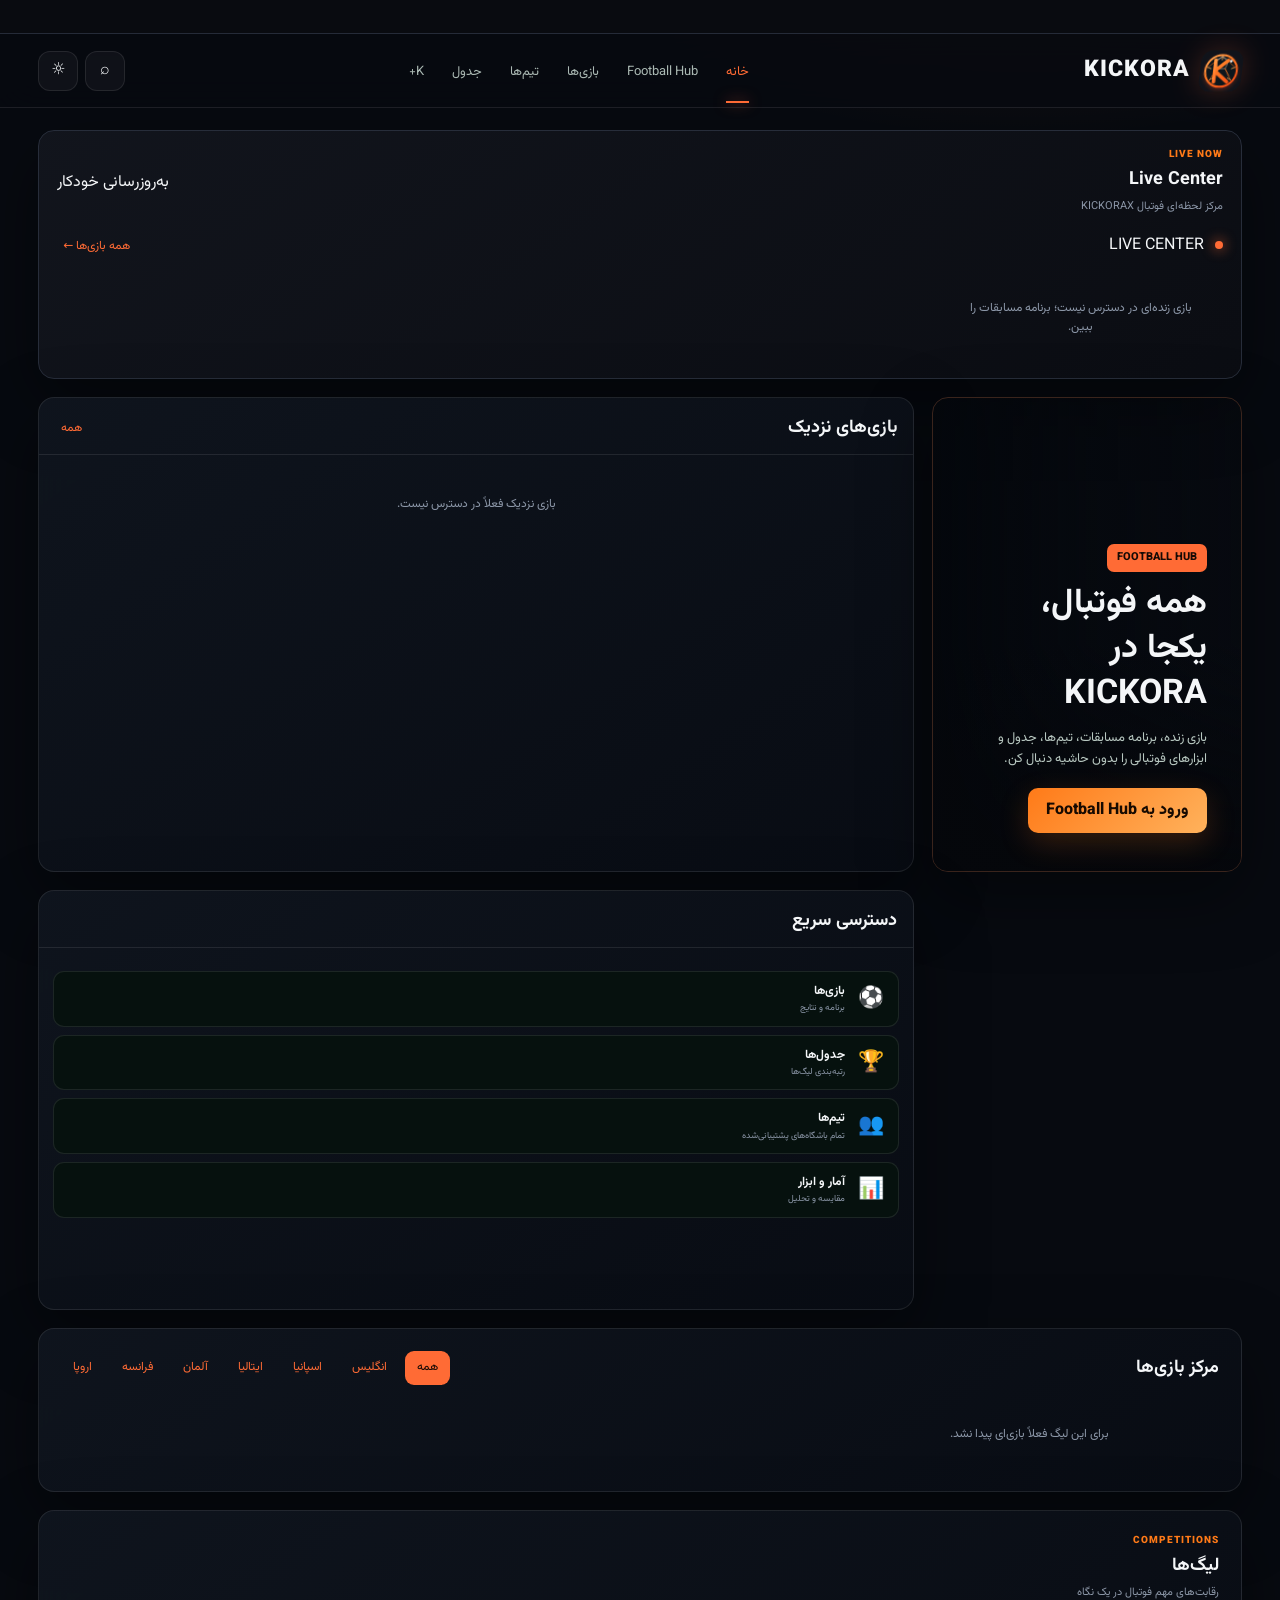
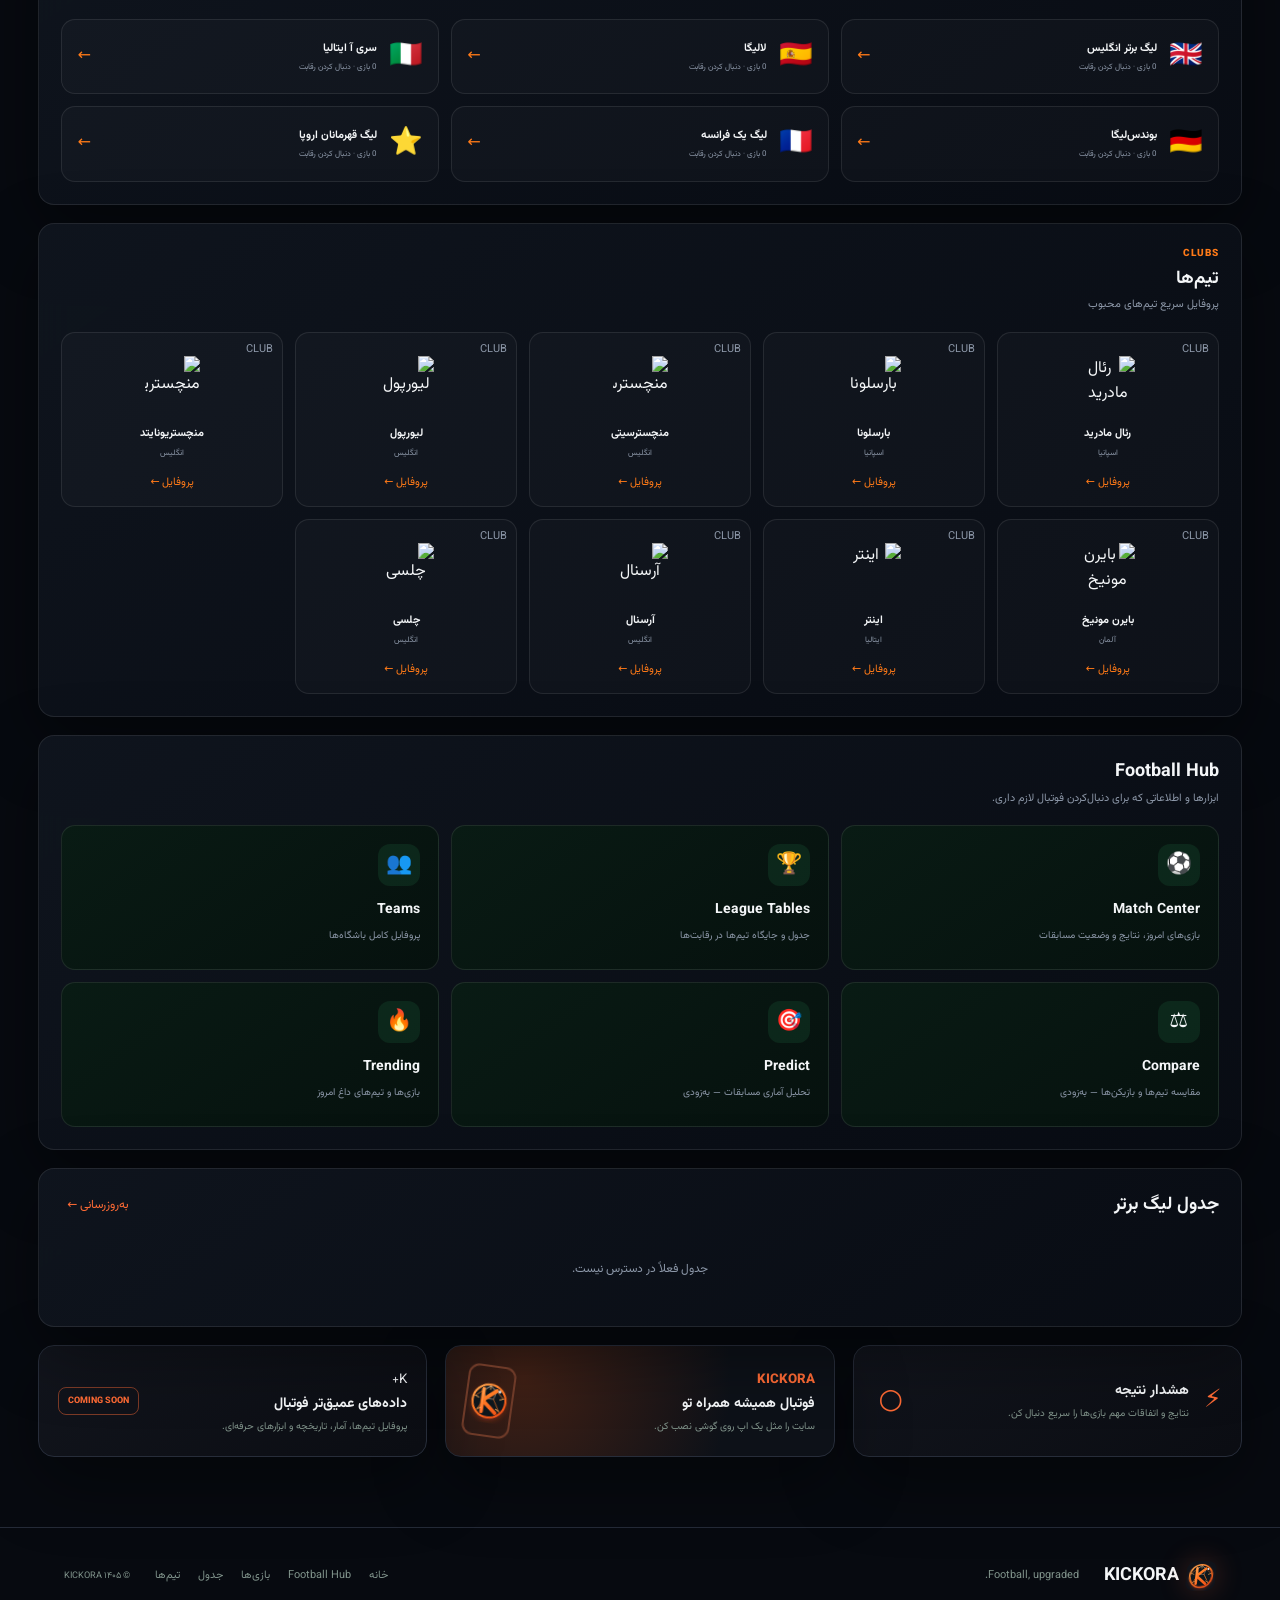
==== index.html @ 17ca0103 "feat: integrate full clubs section into homepage" ====
<!doctype html><html lang="fa" dir="rtl"><head><meta charset="UTF-8"/><meta name="viewport" content="width=device-width,initial-scale=1.0,viewport-fit=cover"/><meta name="theme-color" content="#080a0f"/><meta name="description" content="KICKORA؛ هاب مدرن فوتبال، نتایج زنده، بازی‌ها، جدول‌ها، تیم‌ها و آمار فوتبال."/><meta name="mobile-web-app-capable" content="yes"/><meta name="apple-mobile-web-app-capable" content="yes"/><meta name="apple-mobile-web-app-status-bar-style" content="black-translucent"/><meta name="apple-mobile-web-app-title" content="KICKORA"/><title>KICKORA | Football Hub</title><link rel="icon" type="image/svg+xml" href="/assets/kickorax-logo.svg"/><link rel="apple-touch-icon" href="/assets/kickorax-logo.svg"/><link rel="manifest" href="/manifest.webmanifest"/><link rel="stylesheet" href="font.css"/><link rel="stylesheet" href="styles.css"/><link rel="stylesheet" href="mobile.css"/><link rel="stylesheet" href="brand.css"/><link rel="stylesheet" href="hub.css"/><link rel="stylesheet" href="clubs/clubs.css"/></head><body><div class="top-ticker"><div class="ticker-track" id="tickerText">در حال دریافت آخرین رویدادهای فوتبال...</div></div><header class="site-header"><a class="brand" href="#home" aria-label="KICKORA"><span class="brand-mark" aria-hidden="true"></span><span class="brand-word">KICKORA</span></a><nav class="main-nav"><a class="active" href="#home">خانه</a><a href="#hub">Football Hub</a><a href="#matches">بازی‌ها</a><a href="#teams">تیم‌ها</a><a href="#tables">جدول</a><a href="#more">K+</a></nav><div class="header-actions"><button id="themeBtn" class="icon-btn" aria-label="تغییر تم">☼</button></div></header><main id="home" class="page-shell"><section class="live-strip"><div class="section-heading"><div><span class="live-dot"></span> LIVE CENTER</div><button data-scroll="#matches">همه بازی‌ها ←</button></div><div id="liveMatches" class="live-grid"><div class="skeleton"></div><div class="skeleton"></div><div class="skeleton"></div><div class="skeleton"></div></div></section><section class="hero-layout"><aside class="side-panel matches-panel"><div class="panel-title"><h2>بازی‌های نزدیک</h2><button data-scroll="#matches">همه</button></div><div id="scoreList" class="score-list"><div class="loading">در حال دریافت...</div></div></aside><article class="hero-card hub-hero" id="heroCard"><div class="hero-content"><span class="news-tag">FOOTBALL HUB</span><h1>همه فوتبال، یکجا در KICKORA</h1><p>بازی زنده، برنامه مسابقات، تیم‌ها، جدول و ابزارهای فوتبالی را بدون حاشیه دنبال کن.</p><button class="primary-btn" data-scroll="#hub">ورود به Football Hub</button></div></article><aside class="side-panel hub-side"><div class="panel-title"><h2>دسترسی سریع</h2></div><div class="quick-list"><button data-scroll="#matches"><span>⚽</span><b>بازی‌ها</b><small>برنامه و نتایج</small></button><button data-scroll="#tables"><span>🏆</span><b>جدول‌ها</b><small>رتبه‌بندی لیگ‌ها</small></button><button data-scroll="#teams"><span>👥</span><b>تیم‌ها</b><small>تمام باشگاه‌های پشتیبانی‌شده</small></button><button data-scroll="#hub"><span>📊</span><b>آمار و ابزار</b><small>مقایسه و تحلیل</small></button></div></aside></section><section id="matches" class="content-section"><div class="section-heading"><h2>مرکز بازی‌ها</h2><div class="filter-row"><button class="filter active" data-league="all">همه</button><button class="filter" data-league="eng.1">انگلیس</button><button class="filter" data-league="esp.1">اسپانیا</button><button class="filter" data-league="ita.1">ایتالیا</button><button class="filter" data-league="ger.1">آلمان</button><button class="filter" data-league="fra.1">فرانسه</button><button class="filter" data-league="uefa.champions">اروپا</button></div></div><div id="allMatches" class="match-center"><div class="empty-state">در حال دریافت برنامه بازی‌ها...</div></div></section><section id="teams" class="content-section"><div class="section-heading"><div><div class="section-kicker">CLUBS</div><h2>تیم‌ها</h2><p class="section-subtitle">تمام تیم‌های پشتیبانی‌شده در لیگ‌های KICKORA</p></div><a href="/clubs/" class="section-link">صفحه کامل تیم‌ها ←</a></div><div class="teams-row" id="teamsRow"></div></section><section id="hub" class="content-section football-hub"><div class="section-heading"><div><h2>Football Hub</h2><p class="section-subtitle">ابزارها و اطلاعاتی که برای دنبال‌کردن فوتبال لازم داری.</p></div></div><div class="hub-grid"><button class="hub-card" data-scroll="#matches"><span class="hub-icon">⚽</span><strong>Match Center</strong><small>بازی‌های امروز، نتایج و وضعیت مسابقات</small></button><button class="hub-card" data-scroll="#tables"><span class="hub-icon">🏆</span><strong>League Tables</strong><small>جدول و جایگاه تیم‌ها در رقابت‌ها</small></button><button class="hub-card" data-scroll="#teams"><span class="hub-icon">👥</span><strong>Teams</strong><small>پروفایل کامل باشگاه‌ها</small></button><button class="hub-card" id="compareBtn"><span class="hub-icon">⚖️</span><strong>Compare</strong><small>مقایسه تیم‌ها و بازیکن‌ها — به‌زودی</small></button><button class="hub-card" id="predictBtn"><span class="hub-icon">🎯</span><strong>Predict</strong><small>تحلیل آماری مسابقات — به‌زودی</small></button><button class="hub-card" id="trendingBtn"><span class="hub-icon">🔥</span><strong>Trending</strong><small>بازی‌ها و تیم‌های داغ امروز</small></button></div></section><section id="tables" class="content-section table-section"><div class="section-heading"><h2>جدول لیگ برتر</h2><button data-scroll="#tables">به‌روزرسانی ←</button></div><div id="standings" class="standings"></div></section><section id="more" class="more-grid"><div class="feature-card"><div class="feature-icon">⚡</div><div><h3>هشدار نتیجه</h3><p>نتایج و اتفاقات مهم بازی‌ها را سریع دنبال کن.</p></div><button class="toggle" id="alertToggle" aria-label="فعال کردن اعلان">○</button></div><div class="feature-card app-card"><div><small>KICKORA</small><h3>فوتبال همیشه همراه تو</h3><p>سایت را مثل یک اپ روی گوشی نصب کن.</p></div><div class="phone"><img src="/assets/kickorax-logo.svg" alt="KICKORA"/></div></div><div class="feature-card"><div><small>K+</small><h3>داده‌های عمیق‌تر فوتبال</h3><p>پروفایل تیم‌ها، آمار، تاریخچه و ابزارهای حرفه‌ای.</p></div><span class="plus-badge">COMING SOON</span></div></section></main><footer><div class="footer-brand"><span class="brand-mark small" aria-hidden="true"></span><strong>KICKORA</strong></div><p>Football, upgraded.</p><div class="footer-links"><a href="#home">خانه</a><a href="#hub">Football Hub</a><a href="#matches">بازی‌ها</a><a href="#tables">جدول</a><a href="/clubs/">تیم‌ها</a></div><small>© ۱۴۰۵ KICKORA</small></footer><div id="toast" class="toast"></div><script src="app-fixed.js"></script><script src="clubs.js"></script><script src="live-refresh.js"></script><script src="pwa.js"></script></body></html>
---- font.css ----
/* KICKORAX typography: Vazirmatn only. */
@import url('https://fonts.googleapis.com/css2?family=Vazirmatn:wght@400;500;600;700;800;900&display=swap');

:root,
body,
button,
input,
textarea,
select {
  font-family: 'Vazirmatn';
}

html {
  -webkit-text-size-adjust: 100%;
  text-size-adjust: 100%;
}
---- styles.css ----
:root{--bg:#040b09;--surface:#07130f;--surface2:#0a1914;--line:#173028;--text:#f2f7f4;--muted:#8ea39b;--green:#42e681;--green2:#1fc86b;--danger:#ff5d69;--shadow:0 18px 50px rgba(0,0,0,.28);--radius:16px}*{box-sizing:border-box}html{scroll-behavior:smooth}body{margin:0;background:radial-gradient(circle at 50% -10%,#123226 0,#06100d 32%,var(--bg) 70%);color:var(--text);font-family:Vazirmatn,system-ui,sans-serif;line-height:1.6}button,a{font:inherit}button{cursor:pointer}a{color:inherit;text-decoration:none}.top-ticker{height:34px;background:#06110d;border-bottom:1px solid var(--line);overflow:hidden;color:#a8b9b2;font-size:12px}.ticker-track{height:100%;display:flex;align-items:center;white-space:nowrap;animation:ticker 34s linear infinite;padding-right:100%}.ticker-track span{margin:0 35px}.ticker-track b{color:var(--green)}@keyframes ticker{to{transform:translateX(-100%)}}.site-header{position:sticky;top:0;z-index:20;height:74px;background:rgba(4,11,9,.88);backdrop-filter:blur(20px);border-bottom:1px solid var(--line);display:flex;align-items:center;gap:28px;padding:0 3vw}.brand{display:flex;align-items:center;gap:9px;min-width:190px;font-size:23px;font-weight:900;letter-spacing:.5px}.brand img{width:42px;height:42px;object-fit:contain}.main-nav{display:flex;align-items:center;gap:4px;flex:1;justify-content:center}.main-nav a{padding:24px 12px 21px;font-size:13px;color:#aab9b3;position:relative;white-space:nowrap}.main-nav a:hover,.main-nav a.active{color:var(--green)}.main-nav a.active:after{content:"";position:absolute;bottom:0;right:12px;left:12px;height:2px;background:var(--green);box-shadow:0 0 12px var(--green)}.header-actions{display:flex;gap:7px}.icon-btn{width:40px;height:40px;border:1px solid var(--line);border-radius:12px;background:#091712;color:#c6d3ce}.page-shell{width:min(1440px,94vw);margin:auto;padding:22px 0 70px}.live-strip,.side-panel,.content-section,.feature-card{background:linear-gradient(145deg,rgba(9,24,18,.98),rgba(5,15,12,.98));border:1px solid var(--line);border-radius:var(--radius);box-shadow:var(--shadow)}.live-strip{padding:16px 18px;margin-bottom:18px}.section-heading,.panel-title{display:flex;align-items:center;justify-content:space-between;gap:15px;margin-bottom:15px}.section-heading h2,.panel-title h2{margin:0;font-size:18px}.section-heading button,.panel-title button{border:0;background:none;color:var(--green);font-size:12px}.live-dot{display:inline-block;width:8px;height:8px;border-radius:50%;background:var(--green);box-shadow:0 0 12px var(--green);margin-left:7px}.live-grid{display:grid;grid-template-columns:repeat(4,1fr);gap:10px}.live-item{border:1px solid var(--line);border-radius:12px;padding:10px 12px;display:grid;grid-template-columns:1fr auto 1fr;align-items:center;gap:8px;min-height:75px;background:#06110e}.live-item .team:last-child{text-align:left}.team{font-size:12px;min-width:0}.team strong{display:block;font-size:13px}.live-team-head{display:flex;align-items:center;gap:7px;min-width:0}.live-team-head strong{overflow:hidden;text-overflow:ellipsis;white-space:nowrap}.live-team-head-away{justify-content:flex-start}.live-team-logo{width:32px;height:32px;flex:0 0 32px;object-fit:contain;display:block;filter:drop-shadow(0 2px 5px rgba(0,0,0,.3))}.score{font-weight:800;font-size:19px;text-align:center;white-space:nowrap}.score small{display:block;color:var(--green);font-size:10px}.hero-layout{display:grid;grid-template-columns:250px minmax(0,1fr) 290px;gap:18px;direction:ltr}.hero-layout>*{direction:rtl}.side-panel{overflow:hidden}.panel-title{padding:16px 16px 11px;border-bottom:1px solid var(--line)}.score-list{padding:0 14px}.score-row{display:grid;grid-template-columns:1fr 54px 1fr;align-items:center;gap:5px;padding:13px 0;border-bottom:1px solid #10231d;font-size:11px}.score-row .home{text-align:right}.score-row .away{text-align:left}.score-num{text-align:center;font-weight:800}.score-num small{display:block;color:var(--green);font-weight:500}.hero-card{min-height:420px;border:1px solid #1a3b2d;border-radius:var(--radius);overflow:hidden;position:relative;background:linear-gradient(90deg,rgba(3,10,8,.95) 0%,rgba(3,10,8,.72) 45%,rgba(3,10,8,.15)),url('https://images.unsplash.com/photo-1579952363873-27f3bade9f55?auto=format&fit=crop&w=1400&q=85') center/cover}.hero-card:after{content:"";position:absolute;inset:0;background:linear-gradient(0deg,rgba(3,10,8,.9),transparent 45%);pointer-events:none}.hero-content{position:absolute;z-index:1;right:34px;left:35%;bottom:34px}.news-tag{display:inline-block;background:var(--green);color:#031008;font-size:11px;font-weight:800;padding:5px 10px;border-radius:7px;margin-bottom:9px}.hero-content h1{font-size:34px;line-height:1.35;margin:0 0 10px;max-width:650px}.hero-content p{color:#b8c8c1;margin:0 0 18px;max-width:620px;font-size:13px}.primary-btn{border:0;border-radius:10px;padding:10px 18px;background:var(--green);color:#041008;font-weight:800}.latest-list{padding:0 14px}.latest-item{display:grid;grid-template-columns:74px 1fr;gap:10px;padding:11px 0;border-bottom:1px solid #10231d}.latest-item img{width:74px;height:58px;border-radius:8px;object-fit:cover;background:#10231d}.latest-item h3{font-size:11px;line-height:1.6;margin:0 0 4px}.latest-item small{font-size:9px;color:#758b83}.loading,.empty-state{color:var(--muted);padding:25px;text-align:center;font-size:12px}.content-section{padding:20px;margin-top:18px}.filter-row{display:flex;gap:6px;overflow:auto}.filter,.tab{background:#0a1914;border:1px solid var(--line);color:#9eb0a9;border-radius:9px;padding:7px 12px;font-size:11px;white-space:nowrap}.filter.active,.tab.active{color:#06110d;background:var(--green);border-color:var(--green)}.match-center{display:grid;grid-template-columns:repeat(3,1fr);gap:10px}.match-card{border:1px solid var(--line);background:#06110e;border-radius:12px;padding:13px}.match-meta{display:flex;justify-content:space-between;color:#71857d;font-size:9px;margin-bottom:11px}.match-teams{display:grid;grid-template-columns:1fr 45px 1fr;align-items:center;text-align:center}.match-teams .club:first-child{text-align:right}.match-teams .club:last-child{text-align:left}.club{font-size:11px}.club strong{display:block;font-size:13px}.club img{width:27px;height:27px;object-fit:contain;vertical-align:middle;margin:0 4px}.match-score{font-size:18px;font-weight:900}.match-score small{display:block;font-size:9px;color:var(--green)}.teams-row{display:flex;gap:10px;overflow:auto;padding-bottom:2px}.team-card{min-width:105px;border:1px solid var(--line);border-radius:12px;background:#06110e;padding:15px 10px;text-align:center}.team-card img{width:52px;height:52px;object-fit:contain;margin-bottom:7px}.team-card span{font-size:11px;display:block}.two-column{display:grid;grid-template-columns:minmax(0,1fr) 330px;gap:18px;align-items:start}.two-column .content-section{height:100%}.news-grid{display:grid;grid-template-columns:repeat(3,1fr);gap:12px}.news-card{border:1px solid var(--line);background:#06110e;border-radius:12px;overflow:hidden}.news-card img{width:100%;height:145px;object-fit:cover;background:#10231d}.news-card-body{padding:12px}.news-card h3{font-size:13px;line-height:1.7;margin:0 0 7px}.news-card p{font-size:10px;color:#83958e;margin:0 0 9px}.news-meta{display:flex;justify-content:space-between;color:#6f837b;font-size:9px}.standings{overflow:hidden}.table-row{display:grid;grid-template-columns:24px 1fr 35px 35px 35px;gap:5px;padding:10px 4px;border-bottom:1px solid #10231d;font-size:10px;align-items:center}.table-row.head{color:#687d74;font-size:9px}.table-row strong{font-size:11px}.rank{color:var(--green);font-weight:800}.video-grid{display:grid;grid-template-columns:1.6fr 1fr 1fr;gap:12px}.video-card{height:210px;border-radius:13px;overflow:hidden;position:relative;background:center/cover;min-width:0}.video-card:after{content:"";position:absolute;inset:0;background:linear-gradient(0deg,rgba(0,0,0,.9),transparent 60%)}.play{position:absolute;top:15px;right:15px;width:42px;height:42px;border-radius:50%;display:grid;place-items:center;background:rgba(4,15,10,.75);border:1px solid #315d47;color:var(--green);z-index:2}.video-card h3{position:absolute;z-index:2;right:15px;left:15px;bottom:13px;margin:0;font-size:13px}.gallery-grid{display:grid;grid-template-columns:repeat(4,1fr);gap:10px}.gallery-item{height:150px;border-radius:12px;background:center/cover;position:relative;overflow:hidden}.gallery-item span{position:absolute;bottom:0;right:0;left:0;padding:18px 10px 8px;background:linear-gradient(transparent,rgba(0,0,0,.9));font-size:10px}.more-grid{display:grid;grid-template-columns:repeat(3,1fr);gap:18px;margin-top:18px}.feature-card{padding:19px;display:flex;align-items:center;gap:15px;min-height:105px}.feature-card h3{margin:0;font-size:14px}.feature-card p{margin:4px 0 0;color:#81948b;font-size:10px}.feature-icon{font-size:25px;color:var(--green)}.toggle{margin-right:auto;border:0;background:none;color:var(--green);font-size:28px}.app-card{background:radial-gradient(circle at 20% 30%,#173d2a,#06120e 65%)}.app-card small{color:var(--green);font-weight:800}.phone{margin-right:auto;width:48px;height:72px;border:2px solid #3a6952;border-radius:11px;display:grid;place-items:center;color:var(--green);font-size:24px;font-weight:900;transform:rotate(8deg)}.plus-badge{margin-right:auto;border:1px solid #2c6949;color:var(--green);padding:6px 9px;border-radius:8px;font-size:9px;font-weight:800}footer{border-top:1px solid var(--line);padding:28px 5vw;display:flex;align-items:center;gap:25px;color:#7f928a;font-size:11px}footer .footer-brand{display:flex;align-items:center;gap:7px;color:var(--text);font-size:18px}.footer-brand img{width:30px;height:30px;object-fit:contain}.footer-links{display:flex;gap:18px;margin-right:auto}.search-modal{position:fixed;inset:0;z-index:100;background:rgba(0,0,0,.7);backdrop-filter:blur(12px);display:grid;place-items:start center;padding-top:13vh}.search-box{width:min(700px,92vw);background:#07130f;border:1px solid #24513b;border-radius:18px;padding:24px;box-shadow:var(--shadow);position:relative}.search-box>button{position:absolute;left:18px;top:15px;background:none;border:0;color:#9db1a9;font-size:26px}.search-box h2{margin:0 0 15px;font-size:18px}.search-box input{width:100%;background:#04100c;border:1px solid var(--line);border-radius:11px;color:white;padding:13px;outline:none}.search-result{padding:12px;border-bottom:1px solid var(--line);font-size:12px}.toast{position:fixed;bottom:25px;left:25px;background:#0b2017;color:#dff9ea;border:1px solid #2b6d4b;padding:10px 14px;border-radius:10px;transform:translateY(90px);opacity:0;transition:.25s;z-index:101;font-size:11px}.toast.show{transform:translateY(0);opacity:1}.skeleton{height:75px;border-radius:12px;background:linear-gradient(90deg,#07130f,#0c1e17,#07130f);background-size:200% 100%;animation:shimmer 1.3s infinite}@keyframes shimmer{to{background-position:-200% 0}}@media(max-width:1150px){.hero-layout{grid-template-columns:220px minmax(0,1fr)}.news-panel{display:none}.main-nav{gap:0}.main-nav a{padding-inline:8px}.live-grid{grid-template-columns:repeat(2,1fr)}}@media(max-width:820px){.site-header{height:62px;padding:0 14px}.brand{min-width:auto;font-size:19px}.brand img{width:34px;height:34px}.main-nav{display:none}.page-shell{width:94vw;padding-top:14px}.hero-layout{display:block}.matches-panel{display:none}.hero-card{min-height:390px;margin-bottom:14px}.hero-content{right:22px;left:22px;bottom:24px}.hero-content h1{font-size:26px}.match-center{grid-template-columns:1fr}.two-column{grid-template-columns:1fr}.news-grid{grid-template-columns:1fr 1fr}.video-grid{grid-template-columns:1fr 1fr}.video-card:first-child{grid-column:1/-1}.gallery-grid{grid-template-columns:1fr 1fr}.more-grid{grid-template-columns:1fr}footer{flex-wrap:wrap}.footer-links{order:3;width:100%;margin:0}.live-grid{grid-template-columns:1fr}.content-section{padding:15px}.section-heading h2{font-size:16px}}@media(max-width:520px){.news-grid{grid-template-columns:1fr}.video-grid{grid-template-columns:1fr}.video-card:first-child{grid-column:auto}.gallery-grid{grid-template-columns:1fr 1fr}.gallery-item{height:125px}.hero-card{min-height:350px}.hero-content h1{font-size:22px}.hero-content p{font-size:11px}.live-item{min-height:68px}.live-team-logo{width:28px;height:28px;flex-basis:28px}.live-team-head{gap:5px}.ticker-track{animation-duration:25s}}
body.light{--bg:#f4f7f5;--surface:#fff;--surface2:#fff;--line:#d9e5df;--text:#102019;--muted:#60746a;background:#eef4f1}.light .site-header,.light .top-ticker{background:rgba(255,255,255,.88)}.light .live-strip,.light .side-panel,.light .content-section,.light .feature-card{background:#fff;box-shadow:0 12px 35px rgba(18,48,34,.08)}.light .live-item,.light .match-card,.light .team-card,.light .news-card,.light .filter,.light .tab{background:#f7faf8}.light .search-box{background:#fff}.light .search-box input{background:#f4f8f6;color:#102019}
---- mobile.css ----
/* KICKORAX mobile layout overrides. Desktop styles remain untouched. */
html,body{max-width:100%;overflow-x:hidden;-webkit-text-size-adjust:100%;text-size-adjust:100%}
body{-webkit-font-smoothing:antialiased;text-rendering:optimizeLegibility}

@media (max-width:820px){
  .site-header{height:60px;padding:0 12px;gap:10px}
  .brand{font-size:17px;gap:7px}
  .brand-mark{transform:scale(.9);transform-origin:right center}
  .header-actions{margin-right:auto}
  .icon-btn{width:38px;height:38px;border-radius:11px}
  .page-shell{width:calc(100% - 20px);padding:12px 0 42px}
  .top-ticker{height:30px;font-size:10px}
  .live-strip{padding:13px;margin-bottom:12px;border-radius:14px}
  .section-heading,.panel-title{gap:8px;margin-bottom:11px}
  .section-heading h2,.panel-title h2{font-size:15px}
  .section-heading button,.panel-title button{font-size:10px}
  .live-grid{gap:8px}
  .live-item{grid-template-columns:minmax(0,1fr) auto minmax(0,1fr);padding:9px 8px;min-height:64px;gap:5px;border-radius:10px}
  .team{font-size:10px}.team strong{font-size:11px}
  .live-team-logo{width:27px;height:27px;flex-basis:27px}.live-team-head{gap:4px}
  .score{font-size:16px}.score small{font-size:8px}
  .hero-card{min-height:330px;border-radius:14px;margin-bottom:12px;background-position:center}
  .hero-content{right:16px;left:16px;bottom:17px}
  .news-tag{font-size:9px;padding:4px 8px;margin-bottom:7px}
  .hero-content h1{font-size:20px;line-height:1.5;margin-bottom:7px;max-width:100%}
  .hero-content p{font-size:10px;line-height:1.8;margin-bottom:11px;max-width:100%}
  .primary-btn{padding:8px 13px;border-radius:9px;font-size:11px}
  .content-section{padding:13px;margin-top:12px;border-radius:14px}
  .filter-row{max-width:100%;padding-bottom:3px;scrollbar-width:none}.filter-row::-webkit-scrollbar,.teams-row::-webkit-scrollbar{display:none}
  .filter,.tab{font-size:10px;padding:6px 10px;border-radius:8px}
  .match-center{gap:8px}.match-card{padding:11px;border-radius:11px}
  .match-meta{font-size:8px;margin-bottom:9px}
  .match-teams{grid-template-columns:minmax(0,1fr) 40px minmax(0,1fr);gap:3px}
  .club{font-size:9px;min-width:0}.club strong{font-size:11px;overflow:hidden;text-overflow:ellipsis;white-space:nowrap}
  .club img{width:24px;height:24px;margin:0 2px}.match-score{font-size:16px}.match-score small{font-size:8px}
  .teams-row{gap:7px}.team-card{min-width:88px;padding:11px 7px;border-radius:10px}
  .team-card img{width:42px;height:42px;margin-bottom:4px}.team-card span{font-size:9px}
  .news-grid{gap:8px}.news-card{border-radius:10px}.news-card img{height:120px}.news-card-body{padding:9px}
  .news-card h3{font-size:11px;line-height:1.65;margin-bottom:5px}.news-card p{font-size:9px;line-height:1.7;margin-bottom:6px}.news-meta{font-size:8px}
  .table-section{overflow:hidden}.table-row{grid-template-columns:20px minmax(0,1fr) 28px 28px 28px;gap:3px;padding:8px 2px;font-size:9px}.table-row strong{font-size:10px}
  .video-grid{gap:8px}.video-card{height:175px;border-radius:11px}.video-card h3{font-size:11px;right:11px;left:11px;bottom:10px}
  .play{width:36px;height:36px;top:10px;right:10px}
  .gallery-grid{gap:7px}.gallery-item{height:105px;border-radius:10px}.gallery-item span{font-size:9px;padding:15px 7px 6px}
  .more-grid{gap:10px;margin-top:12px}.feature-card{padding:14px;min-height:88px;border-radius:13px;gap:10px}
  .feature-card h3{font-size:12px}.feature-card p{font-size:9px;line-height:1.7}.feature-icon{font-size:21px}.toggle{font-size:24px}
  footer{padding:20px 12px;gap:12px;font-size:9px}footer .footer-brand{font-size:15px}.footer-links{gap:12px}
  .search-box{width:calc(100% - 24px);padding:17px;border-radius:14px}.search-box h2{font-size:15px}.search-box input{padding:11px;font-size:12px}
  .toast{left:12px;right:12px;bottom:12px;text-align:center;font-size:10px}
}

@media (max-width:520px){
  .page-shell{width:calc(100% - 16px)}.brand-word{font-size:16px}.live-strip{padding:11px}.live-item{min-height:60px;padding:8px 6px}
  .hero-card{min-height:315px}.hero-content h1{font-size:18px}.hero-content p{font-size:9px}
  .news-grid{grid-template-columns:1fr}.news-card img{height:150px}.news-card-body{padding:11px}.news-card h3{font-size:12px}
  .video-grid{grid-template-columns:1fr}.video-card{height:190px}.gallery-item{height:112px}
}

@media (prefers-reduced-motion:reduce){*{scroll-behavior:auto!important;animation-duration:.01ms!important;animation-iteration-count:1!important;transition:none!important}}
---- brand.css ----
:root{--bg:#080a0f;--surface:#10131a;--surface2:#151923;--line:#252b38;--text:#f5f7fb;--muted:#8d96a8;--green:#ff6b35;--green2:#ff8a5b;--shadow:0 22px 60px rgba(0,0,0,.34)}body{background:radial-gradient(circle at 72% -10%,#3a1a12 0,#11141c 28%,#080a0f 70%)}.top-ticker{background:#090b10;border-color:#252b38;color:#9ea7b8}.ticker-track b,.section-heading button,.panel-title button,.main-nav a:hover,.main-nav a.active{color:var(--green)}.site-header{background:rgba(8,10,15,.86);border-color:#252b38}.brand{min-width:210px;gap:10px}.brand-word{font-weight:950;letter-spacing:1px}.brand-mark{display:grid;place-items:center;width:42px;height:42px;border-radius:12px;background-image:url('/assets/kickorax-logo.svg');background-repeat:no-repeat;background-position:left center;background-size:auto 100%;background-color:#10131a;color:transparent;font-size:0;box-shadow:0 0 28px rgba(255,107,53,.22);transform:skew(-7deg);overflow:hidden}.brand-mark.small{width:30px;height:30px;border-radius:9px;font-size:0}.main-nav a.active:after{background:var(--green);box-shadow:0 0 14px rgba(255,107,53,.65)}.icon-btn{background:#11151d;border-color:#2a3040;color:#dbe1eb}.live-strip,.side-panel,.content-section,.feature-card{background:linear-gradient(145deg,rgba(18,21,29,.98),rgba(11,13,19,.98));border-color:#272d3a}.live-item,.match-card,.team-card,.news-card{background:#0d1017;border-color:#252b38}.live-dot{background:var(--green);box-shadow:0 0 13px var(--green)}.filter,.tab{background:#11151d;border-color:#2a3040;color:#9da7b8}.filter.active,.tab.active,.primary-btn{background:var(--green);border-color:var(--green);color:#160a05}.news-tag{background:var(--green);color:#160a05}.match-score small,.score small,.score-num small,.rank,.feature-icon,.app-card small,.plus-badge{color:var(--green)}.plus-badge{border-color:rgba(255,107,53,.45)}.app-card{background:radial-gradient(circle at 20% 30%,#402015,#0d1118 65%)}.phone{border-color:#6e3a28;color:var(--green)}.hero-card{border-color:#3a241c}.hero-card:after{background:linear-gradient(0deg,rgba(5,7,11,.94),transparent 48%)}.toast{background:#1c100b;color:#fff1ea;border-color:#8c4026}.skeleton{background:linear-gradient(90deg,#10131a,#1a1e28,#10131a);background-size:200% 100%}footer{border-color:#252b38}footer .footer-brand{color:var(--text)}.is-live{border-color:rgba(255,107,53,.55);box-shadow:0 0 0 1px rgba(255,107,53,.08),0 10px 35px rgba(255,107,53,.08)}
body.light{--bg:#f5f6f8;--line:#dfe3ea;--text:#171b24;--muted:#697386;background:#f5f6f8}.light .site-header,.light .top-ticker{background:rgba(255,255,255,.9)}.light .live-strip,.light .side-panel,.light .content-section,.light .feature-card{background:#fff;border-color:#e1e5eb}.light .live-item,.light .match-card,.light .team-card,.light .news-card,.light .filter,.light .tab{background:#fafbfc;border-color:#e1e5eb}
---- hub.css ----
.hub-side{min-height:420px}.quick-list{padding:8px 14px 14px;display:grid;gap:8px}.quick-list button{display:grid;grid-template-columns:34px 1fr;grid-template-rows:auto auto;column-gap:9px;text-align:right;border:1px solid var(--line);border-radius:11px;background:#06110e;color:var(--text);padding:10px;transition:.2s}.quick-list button:hover,.hub-card:hover{transform:translateY(-2px);border-color:var(--green);box-shadow:0 8px 24px rgba(0,0,0,.18)}.quick-list span{grid-row:1/3;display:grid;place-items:center;font-size:21px}.quick-list b{font-size:12px}.quick-list small{font-size:9px;color:var(--muted)}.football-hub{scroll-margin-top:90px}.section-subtitle{margin:3px 0 0;color:var(--muted);font-size:10px}.hub-grid{display:grid;grid-template-columns:repeat(3,1fr);gap:12px}.hub-card{min-height:145px;border:1px solid var(--line);border-radius:14px;background:linear-gradient(145deg,#091b14,#06110e);color:var(--text);padding:18px;text-align:right;display:flex;flex-direction:column;align-items:flex-start;transition:.2s}.hub-icon{width:42px;height:42px;display:grid;place-items:center;border-radius:12px;background:rgba(66,230,129,.09);font-size:21px;margin-bottom:13px}.hub-card strong{font-size:14px;margin-bottom:5px}.hub-card small{font-size:10px;color:var(--muted);line-height:1.8}.light .quick-list button,.light .hub-card{background:#f7faf8}.hub-hero .hero-content{left:15%;right:34px}.hub-hero{background:linear-gradient(90deg,rgba(3,10,8,.96) 0%,rgba(3,10,8,.76) 48%,rgba(3,10,8,.12)),url('https://images.unsplash.com/photo-1522778119026-d647f0596c20?auto=format&fit=crop&w=1400&q=85') center/cover}@media(max-width:1150px){.hub-side{display:none}.hero-layout{grid-template-columns:250px minmax(0,1fr)}}@media(max-width:820px){.hub-grid{grid-template-columns:1fr 1fr}.hub-card{min-height:130px;padding:15px}.hub-hero .hero-content{left:22px;right:22px}}@media(max-width:520px){.hub-grid{grid-template-columns:1fr}.hub-card{min-height:115px}.section-subtitle{font-size:9px}}
---- clubs/clubs.css ----
.clubs-page{width:min(1440px,94vw);margin:auto;padding:34px 0 80px}.clubs-hero{padding:30px;border:1px solid var(--line);border-radius:22px;background:radial-gradient(circle at 15% 20%,rgba(255,122,24,.18),transparent 38%),linear-gradient(145deg,#0d151f,#080c12);box-shadow:var(--shadow);margin-bottom:18px}.clubs-kicker{color:var(--accent);font-size:11px;font-weight:900;letter-spacing:1.5px}.clubs-hero h1{margin:5px 0 8px;font-size:clamp(28px,4vw,48px)}.clubs-hero p{color:var(--muted);max-width:760px;margin:0}.clubs-toolbar{display:flex;gap:8px;align-items:center;flex-wrap:wrap;margin:18px 0}.clubs-search{flex:1;min-width:220px;background:#0b1119;border:1px solid var(--line);border-radius:12px;color:var(--text);padding:12px 14px;outline:none}.clubs-filter{border:1px solid var(--line);background:#0b1119;color:var(--muted);border-radius:10px;padding:9px 12px;cursor:pointer}.clubs-filter.active{background:var(--accent);color:#111;border-color:var(--accent);font-weight:800}.clubs-grid{display:grid;grid-template-columns:repeat(4,minmax(0,1fr));gap:12px}.club-tile{display:flex;flex-direction:column;align-items:center;text-align:center;gap:6px;min-height:210px;padding:20px 14px;border:1px solid var(--line);border-radius:17px;background:linear-gradient(145deg,#0d141d,#090e15);color:var(--text);cursor:pointer;transition:.2s;box-shadow:0 12px 35px rgba(0,0,0,.2)}.club-tile:hover{transform:translateY(-4px);border-color:rgba(255,122,24,.45)}.club-tile img{width:72px;height:72px;object-fit:contain;margin:4px 0 8px}.club-tile .club-en{font-size:10px;color:var(--muted);direction:ltr}.club-tile .club-fa{font-size:15px;font-weight:900}.club-tile .club-league{font-size:9px;color:var(--accent);margin-top:auto}.clubs-count{color:var(--muted);font-size:11px;margin-right:auto}.club-profile{width:min(1180px,94vw);margin:auto;padding:34px 0 80px}.club-cover{border:1px solid var(--line);border-radius:24px;padding:28px;display:grid;grid-template-columns:150px minmax(0,1fr);gap:26px;align-items:center;background:radial-gradient(circle at 85% 20%,rgba(255,122,24,.16),transparent 34%),linear-gradient(145deg,#101925,#090e15);box-shadow:var(--shadow)}.club-cover-logo{width:130px;height:130px;object-fit:contain}.club-cover h1{margin:4px 0;font-size:clamp(28px,5vw,48px)}.club-cover .en{color:var(--muted);direction:ltr;text-align:right}.club-back{display:inline-flex;margin-bottom:15px;color:var(--accent);font-size:12px}.club-meta{display:flex;flex-wrap:wrap;gap:8px;margin-top:14px}.club-meta span{border:1px solid var(--line);background:rgba(255,255,255,.035);padding:7px 10px;border-radius:9px;color:#c4cbd4;font-size:11px}.club-layout{display:grid;grid-template-columns:1.35fr .65fr;gap:16px;margin-top:16px}.club-panel{border:1px solid var(--line);border-radius:18px;background:#0b1119;padding:20px}.club-panel h2{margin:0 0 12px;font-size:18px}.club-bio{color:#aeb8c5;line-height:2;font-size:13px}.club-stats{display:grid;grid-template-columns:repeat(3,1fr);gap:8px}.club-stat{padding:13px;border:1px solid var(--line);border-radius:12px;background:#090f16}.club-stat b{display:block;font-size:18px}.club-stat small{color:var(--muted);font-size:9px}.squad-grid{display:grid;grid-template-columns:repeat(4,1fr);gap:8px}.player-card{border:1px solid var(--line);border-radius:12px;padding:10px;text-align:center;background:#080e15}.player-card img{width:54px;height:54px;object-fit:cover;border-radius:50%;margin-bottom:5px}.player-card strong{display:block;font-size:10px}.player-card small{color:var(--muted);font-size:9px}.fixture-mini{display:flex;justify-content:space-between;align-items:center;gap:8px;padding:11px 0;border-bottom:1px solid var(--line);font-size:11px}.fixture-mini img{width:26px;height:26px;object-fit:contain;vertical-align:middle}.fixture-side{display:flex;align-items:center;gap:6px;min-width:0}.fixture-score{font-weight:900;white-space:nowrap}.club-loading,.club-empty{padding:30px;text-align:center;color:var(--muted)}@media(max-width:950px){.clubs-grid{grid-template-columns:repeat(3,1fr)}.club-layout{grid-template-columns:1fr}.squad-grid{grid-template-columns:repeat(3,1fr)}}@media(max-width:650px){.clubs-page,.club-profile{width:94vw}.clubs-grid{grid-template-columns:repeat(2,1fr)}.club-cover{grid-template-columns:1fr;text-align:center}.club-cover-logo{margin:auto}.club-cover .en{text-align:center}.club-stats{grid-template-columns:1fr 1fr}.squad-grid{grid-template-columns:repeat(2,1fr)}}
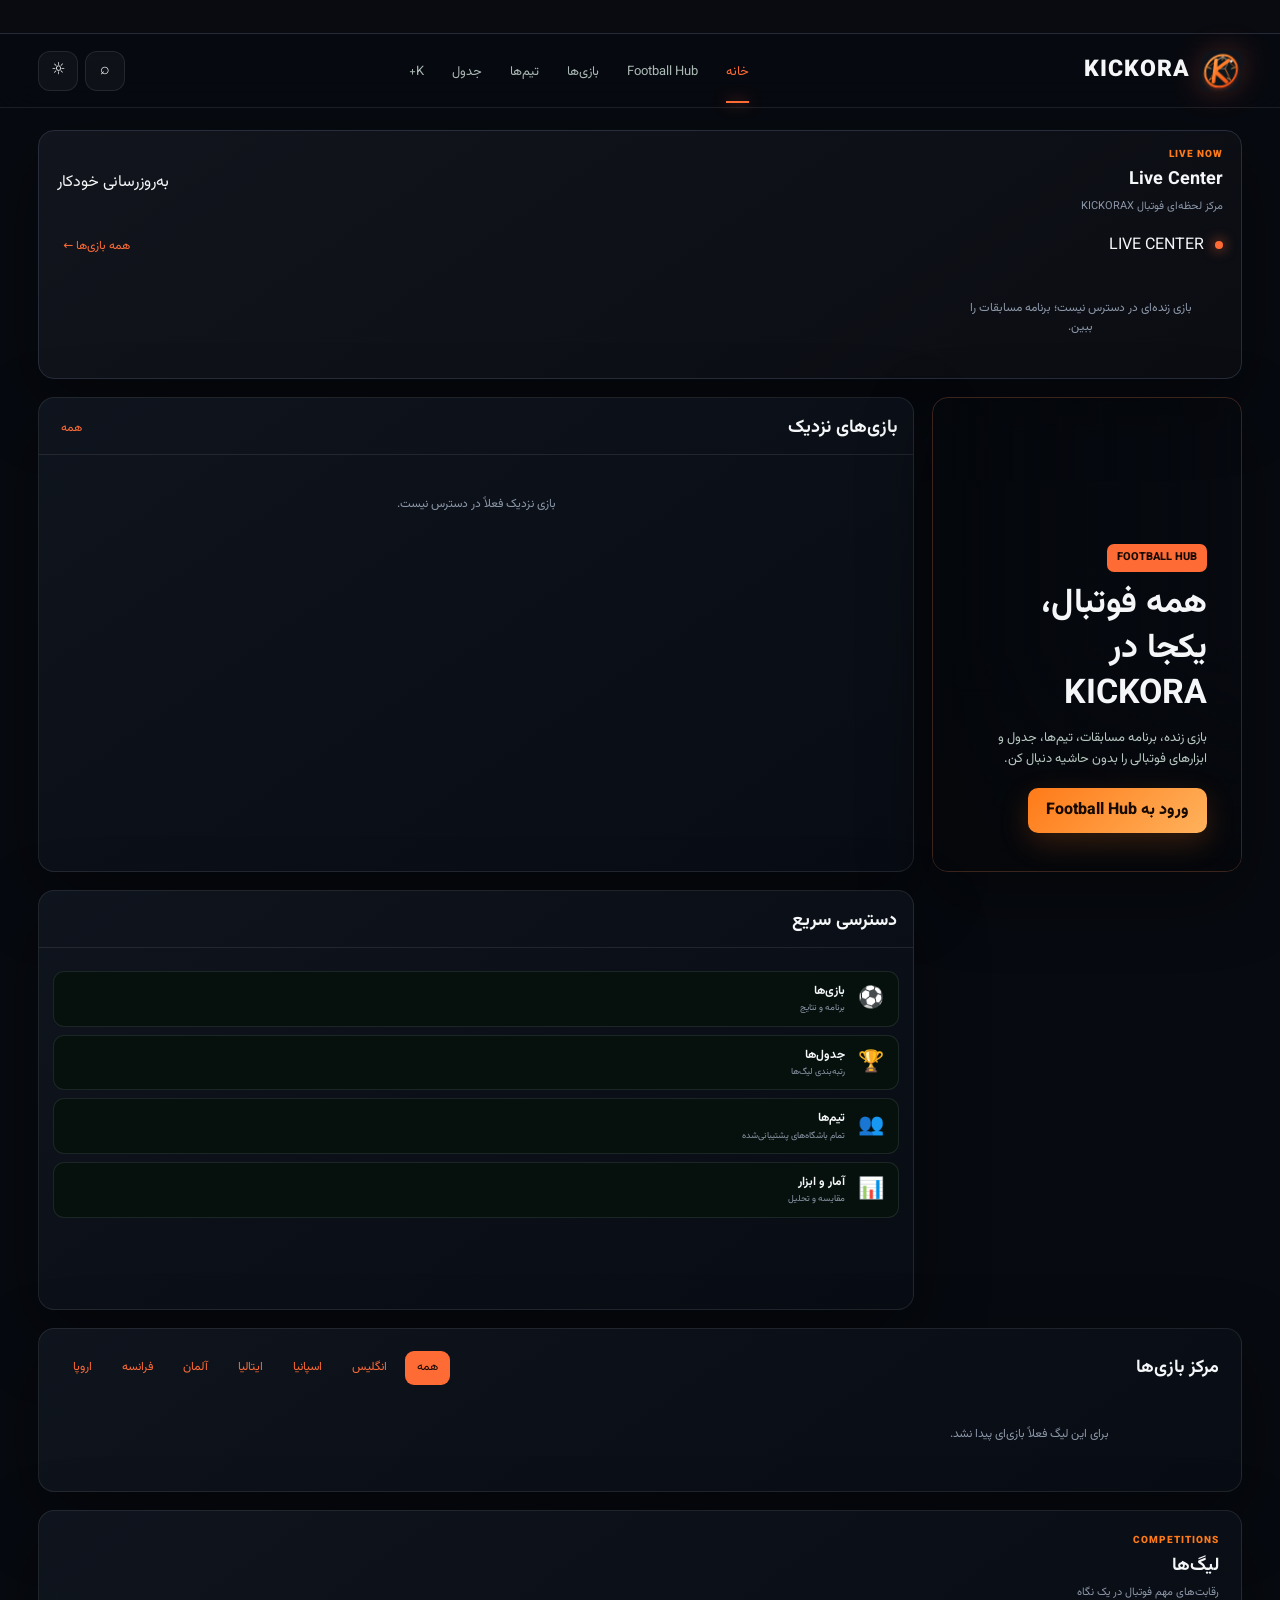
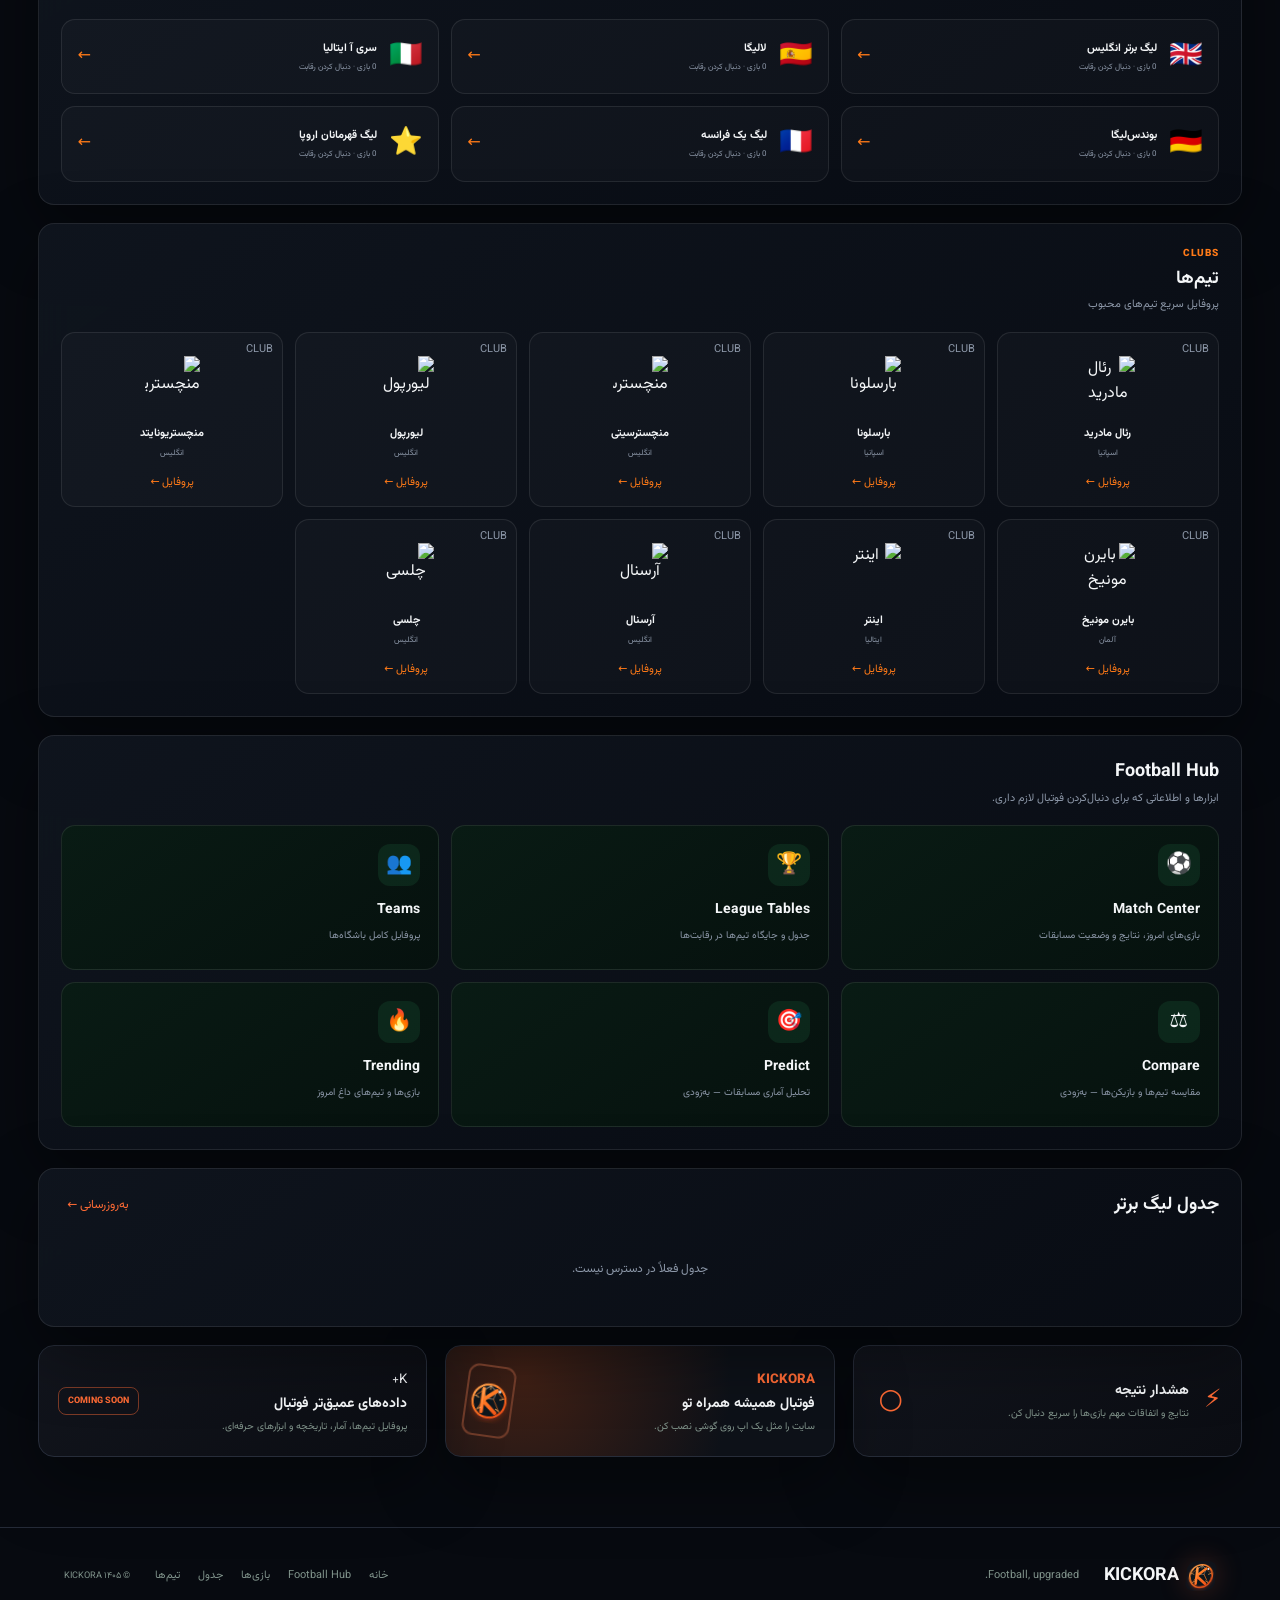
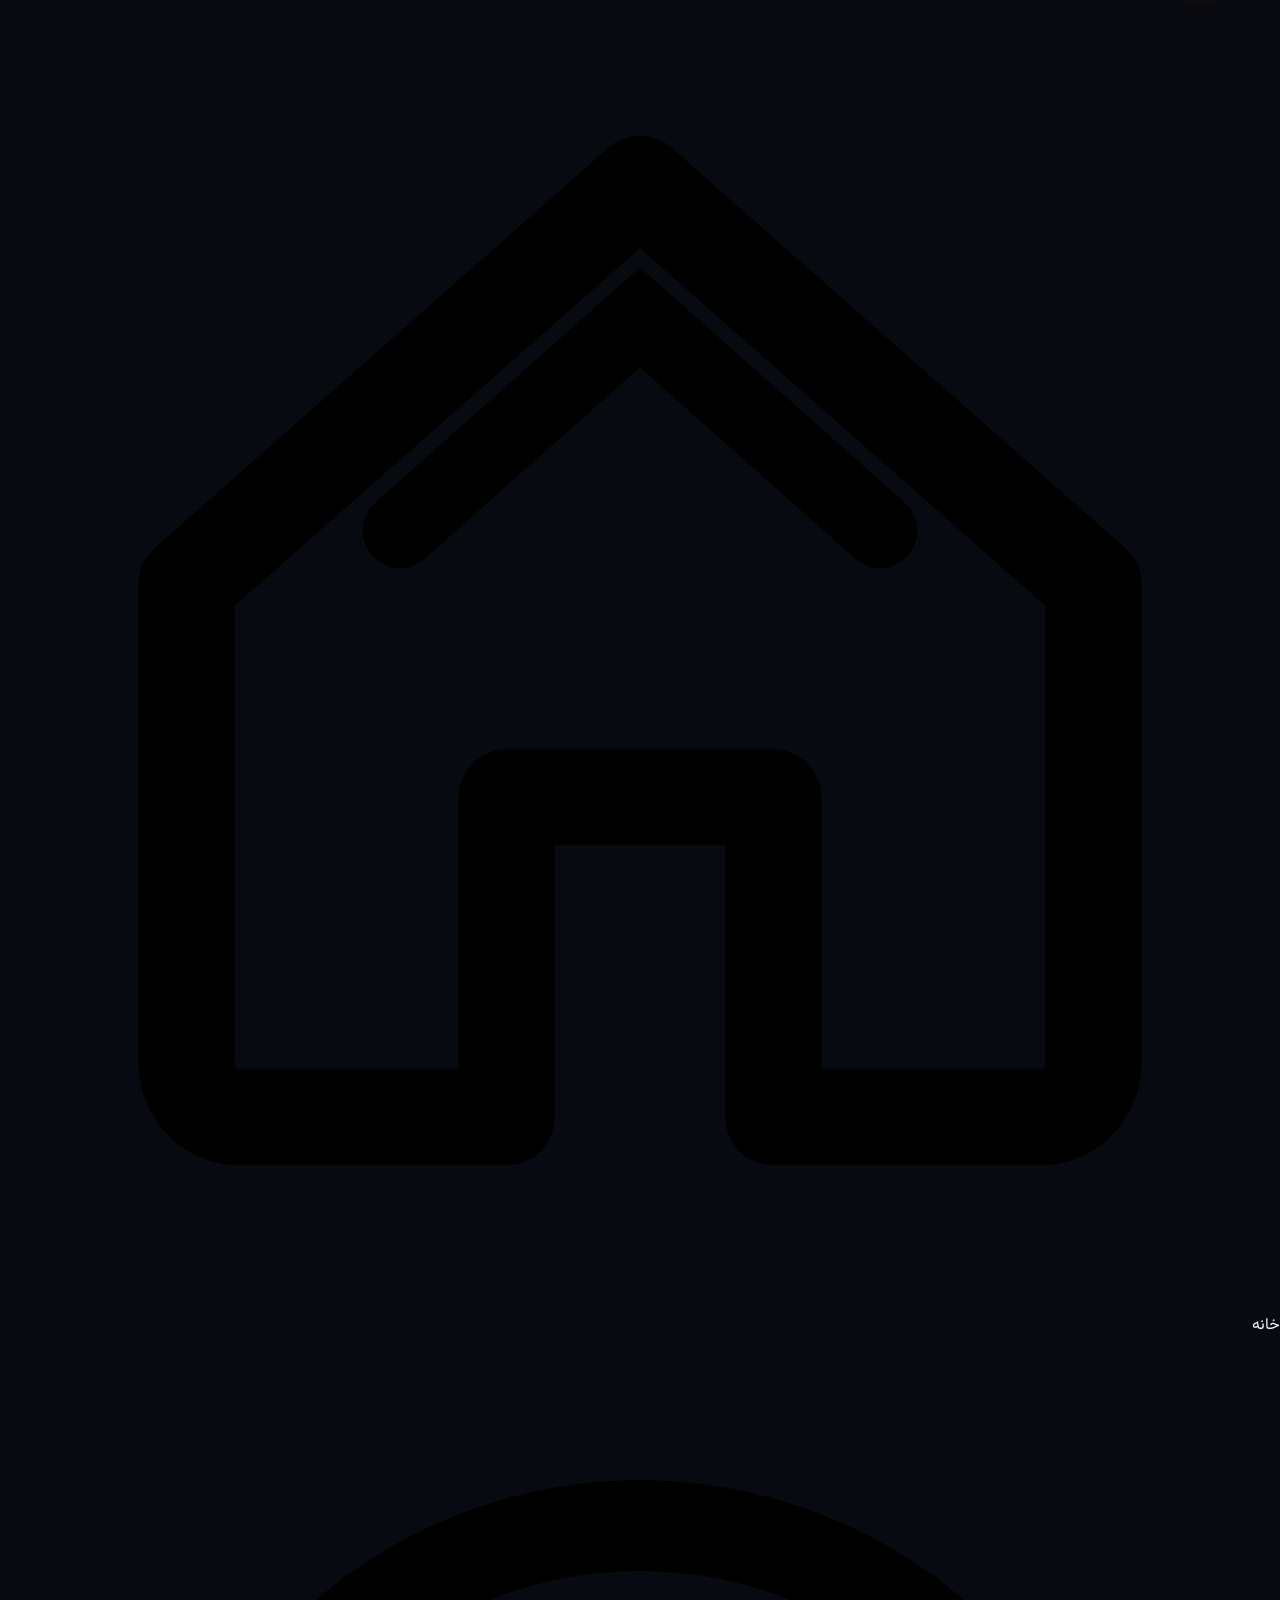
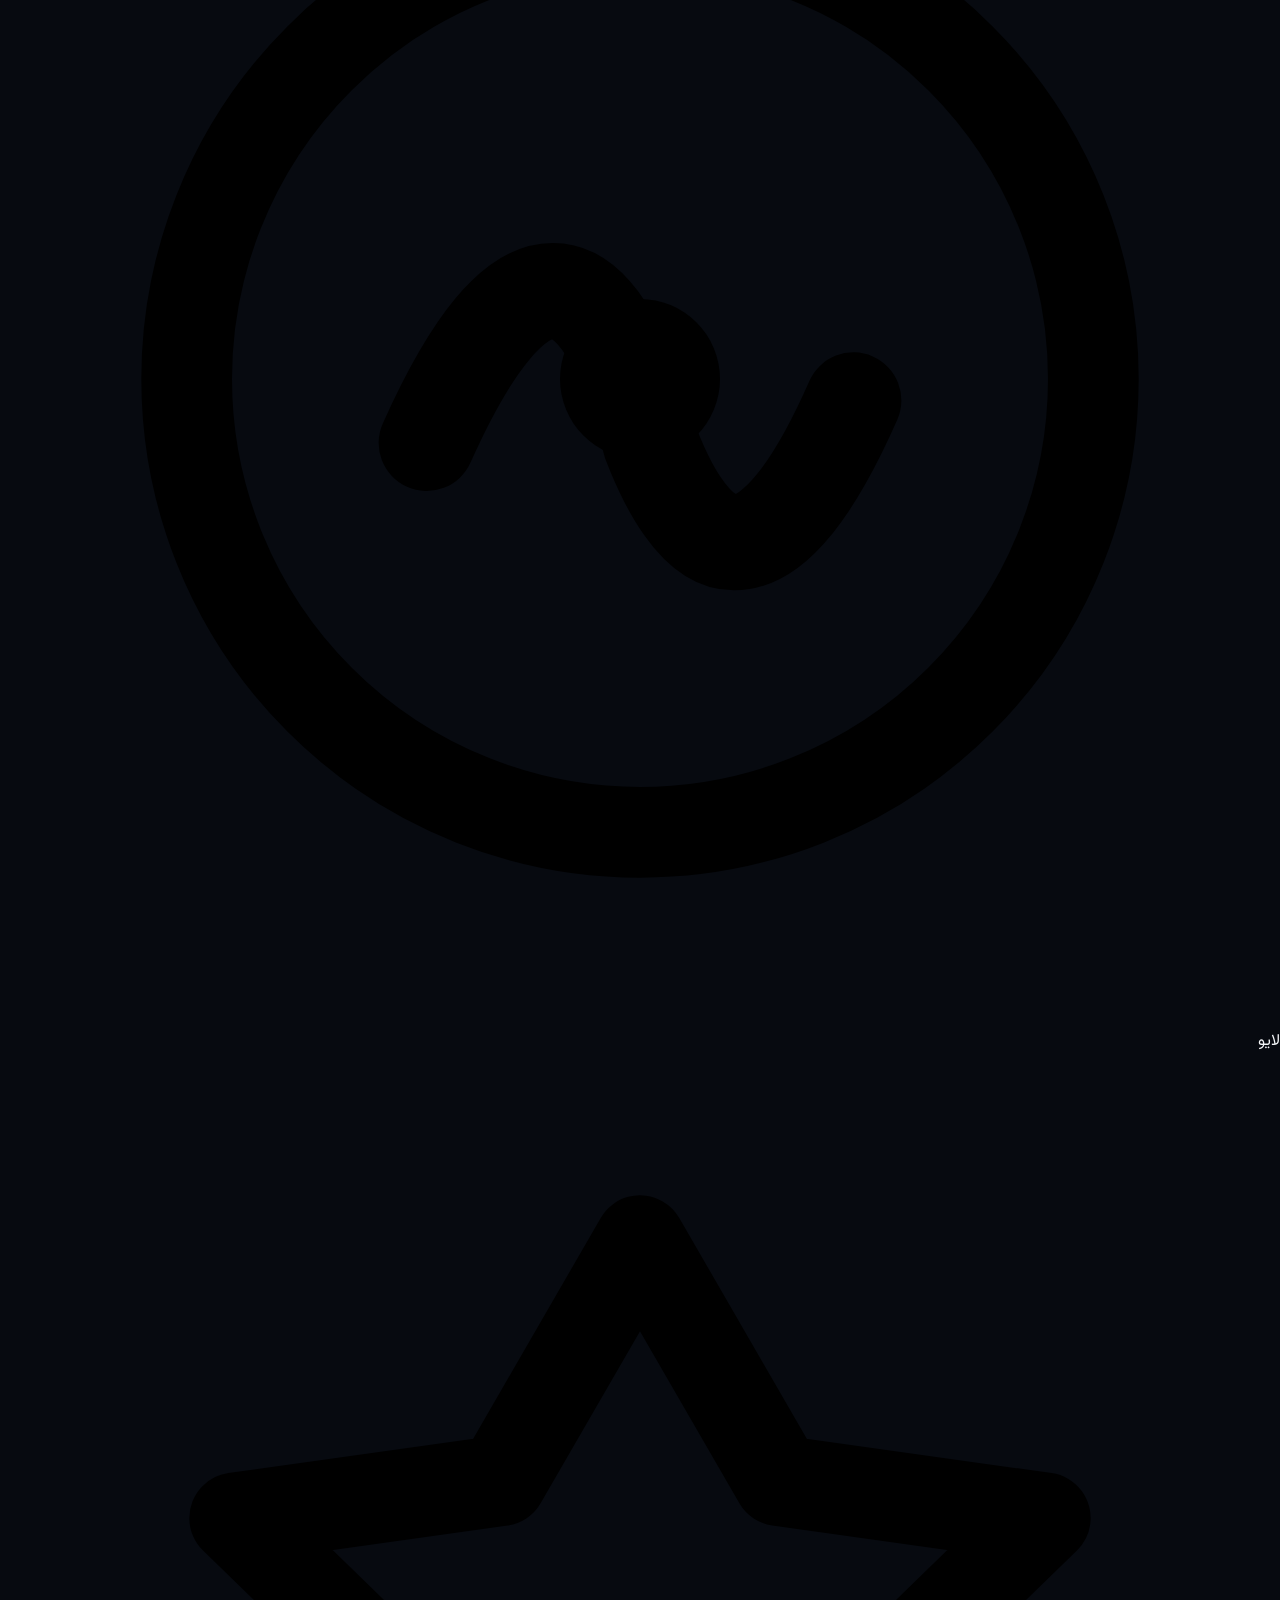
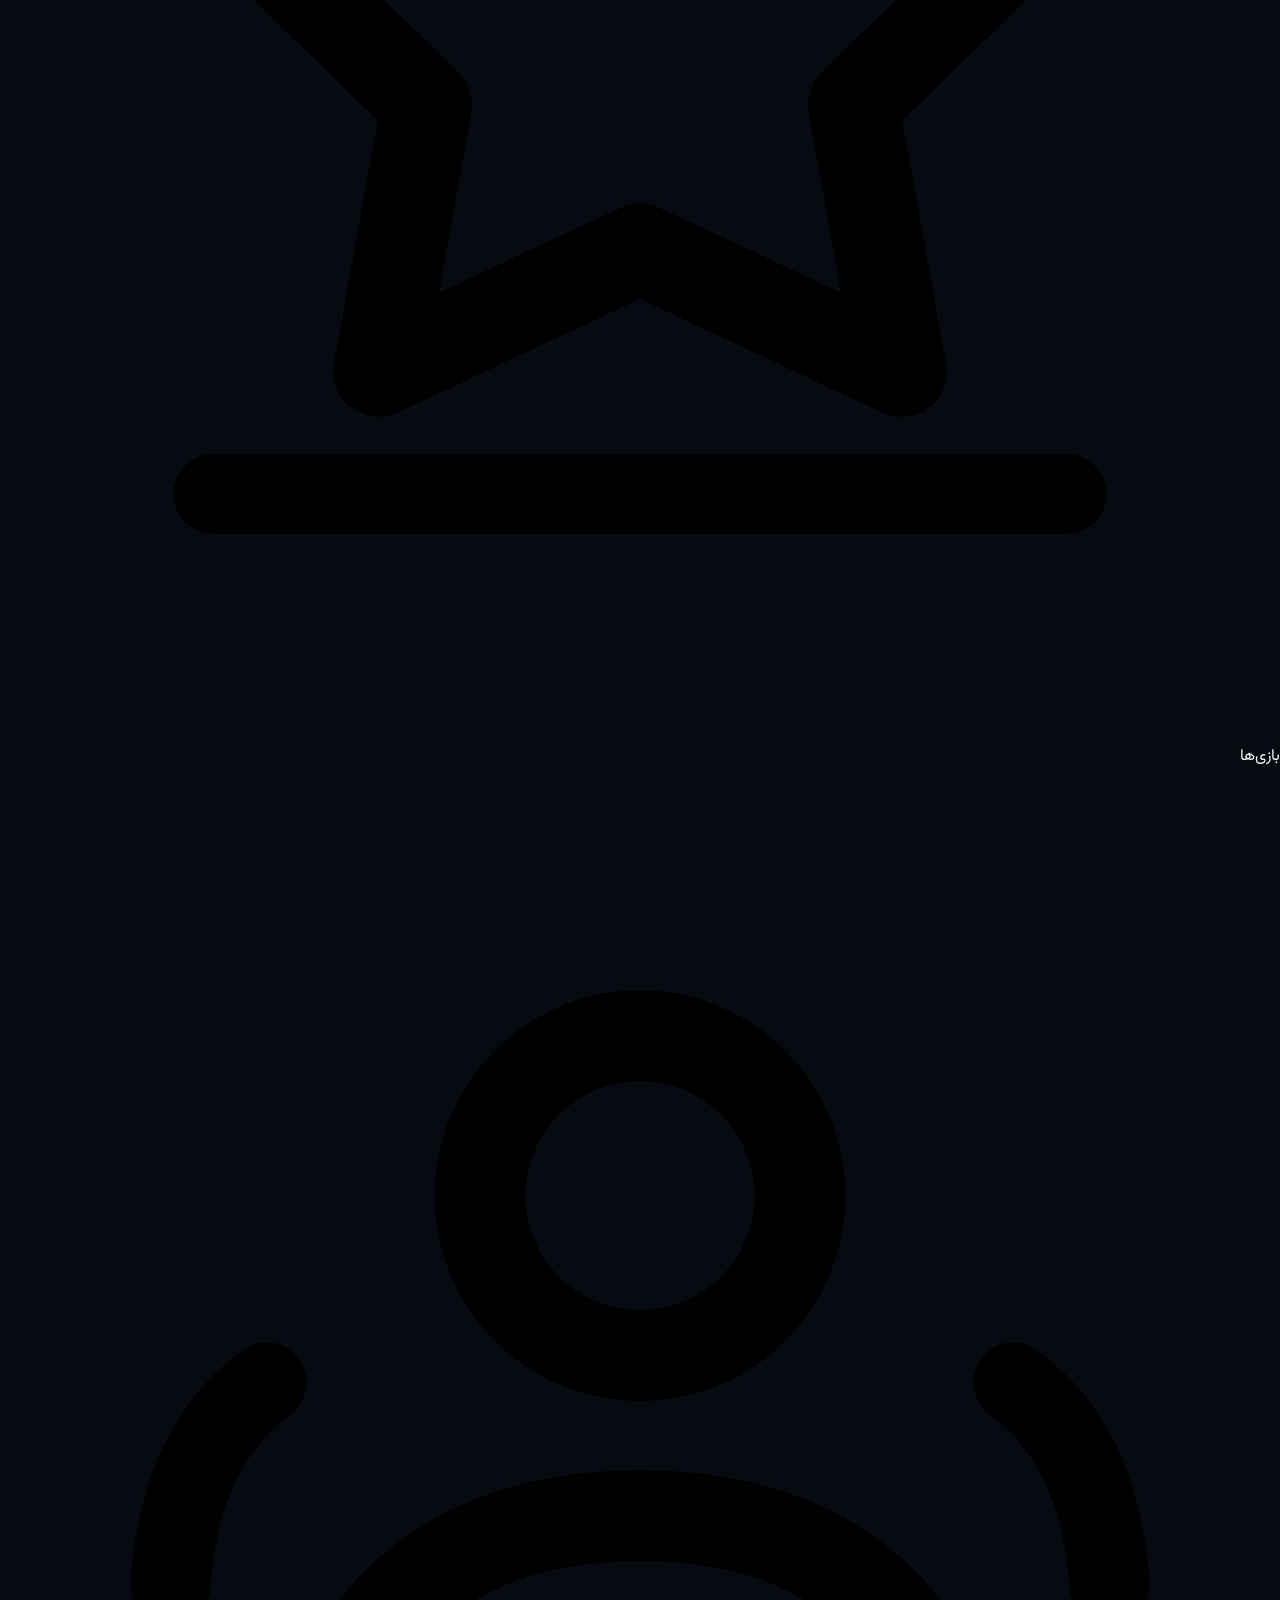
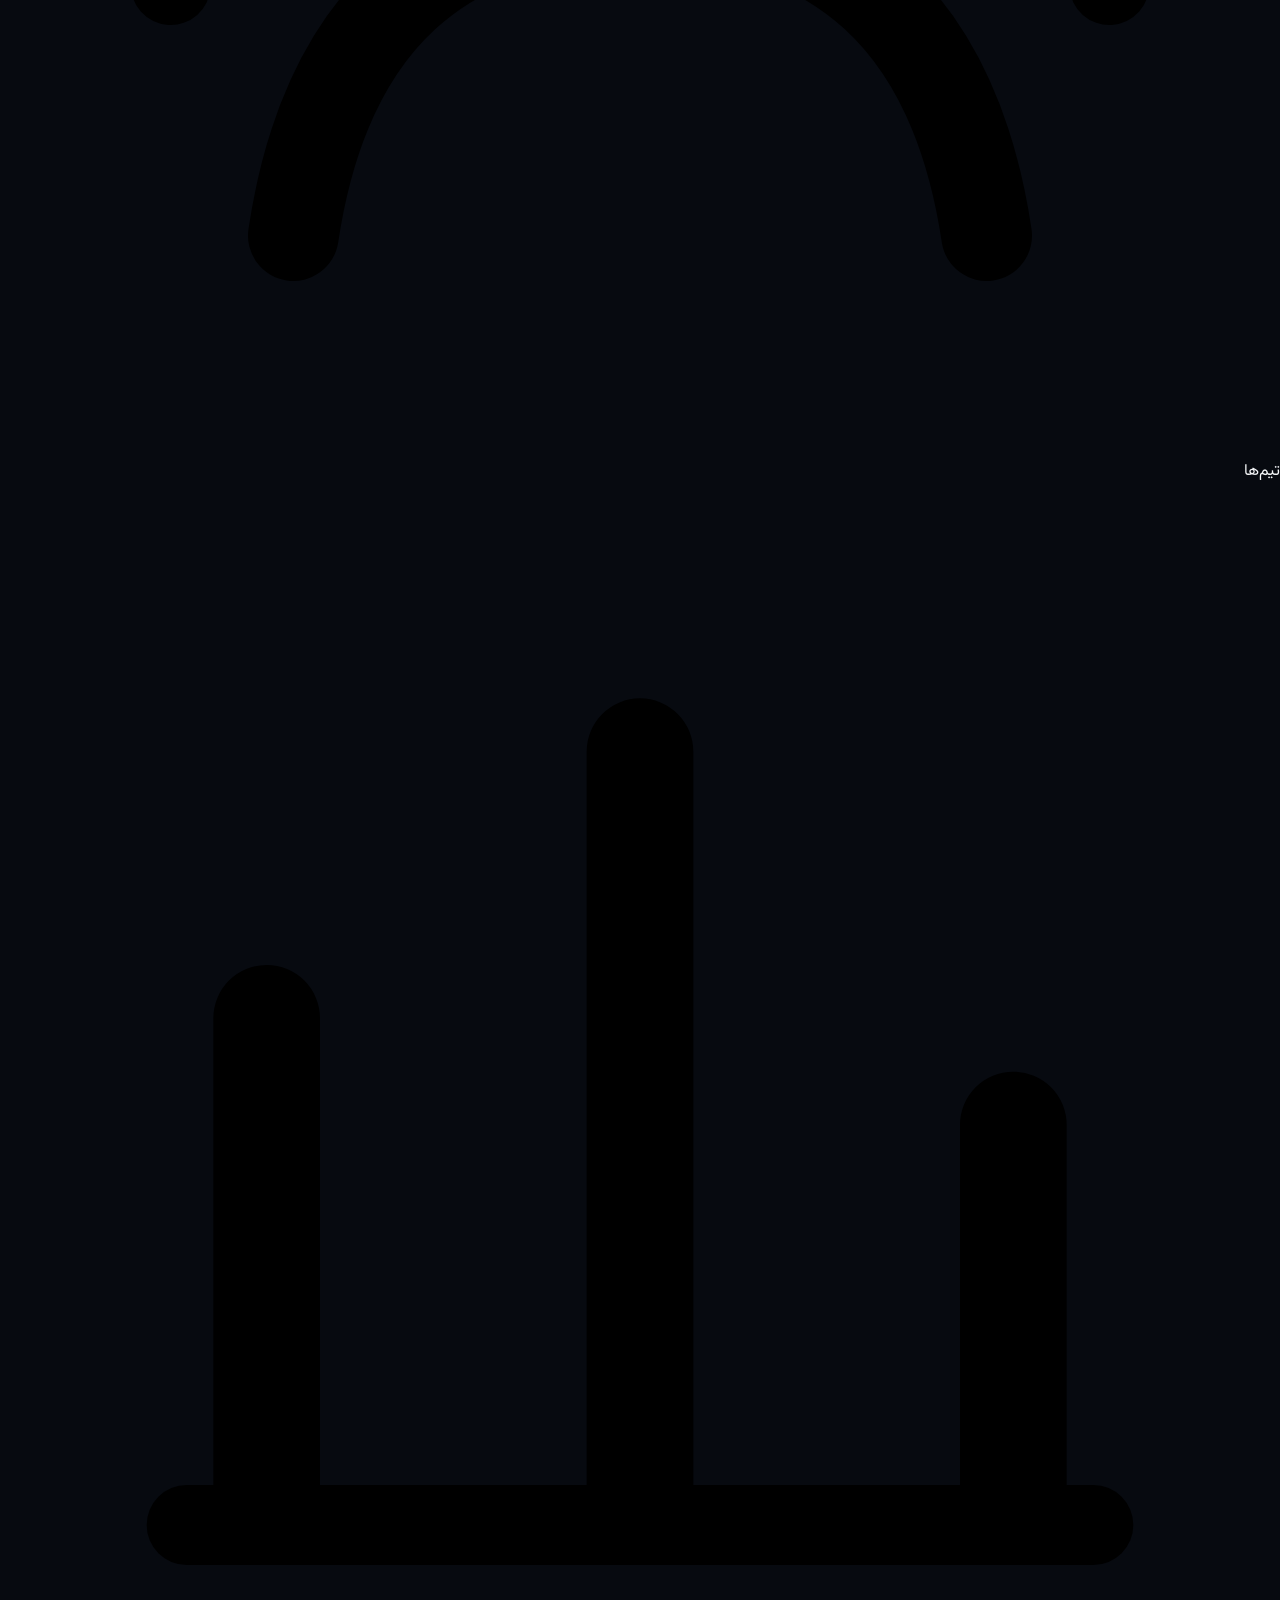
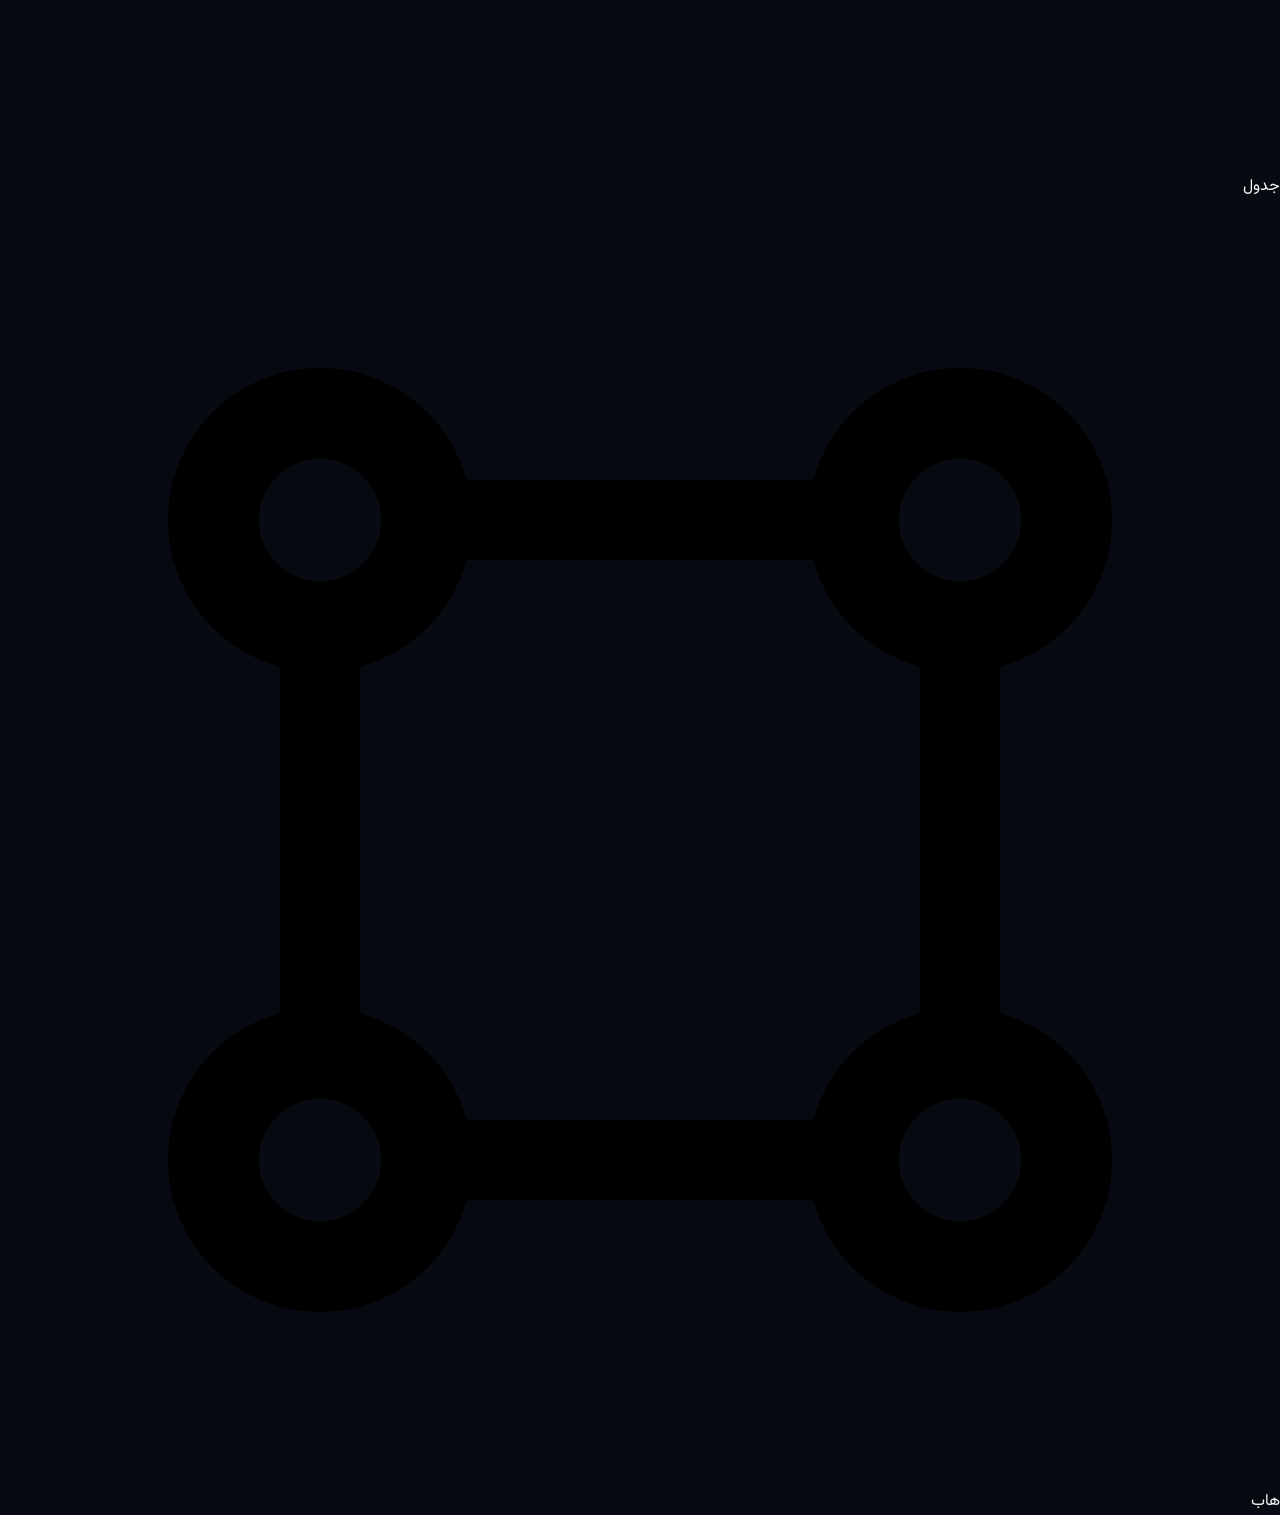
==== commit b2524d91: "Add redesigned floating mobile navigation bar" ====
--- a/index.html
+++ b/index.html
@@ -1 +1 @@
-<!doctype html><html lang="fa" dir="rtl"><head><meta charset="UTF-8"/><meta name="viewport" content="width=device-width,initial-scale=1.0,viewport-fit=cover"/><meta name="theme-color" content="#080a0f"/><meta name="description" content="KICKORA؛ هاب مدرن فوتبال، نتایج زنده، بازی‌ها، جدول‌ها، تیم‌ها و آمار فوتبال."/><meta name="mobile-web-app-capable" content="yes"/><meta name="apple-mobile-web-app-capable" content="yes"/><meta name="apple-mobile-web-app-status-bar-style" content="black-translucent"/><meta name="apple-mobile-web-app-title" content="KICKORA"/><title>KICKORA | Football Hub</title><link rel="icon" type="image/svg+xml" href="/assets/kickorax-logo.svg"/><link rel="apple-touch-icon" href="/assets/kickorax-logo.svg"/><link rel="manifest" href="/manifest.webmanifest"/><link rel="stylesheet" href="font.css"/><link rel="stylesheet" href="styles.css"/><link rel="stylesheet" href="mobile.css"/><link rel="stylesheet" href="brand.css"/><link rel="stylesheet" href="hub.css"/><link rel="stylesheet" href="clubs/clubs.css"/></head><body><div class="top-ticker"><div class="ticker-track" id="tickerText">در حال دریافت آخرین رویدادهای فوتبال...</div></div><header class="site-header"><a class="brand" href="#home" aria-label="KICKORA"><span class="brand-mark" aria-hidden="true"></span><span class="brand-word">KICKORA</span></a><nav class="main-nav"><a class="active" href="#home">خانه</a><a href="#hub">Football Hub</a><a href="#matches">بازی‌ها</a><a href="#teams">تیم‌ها</a><a href="#tables">جدول</a><a href="#more">K+</a></nav><div class="header-actions"><button id="themeBtn" class="icon-btn" aria-label="تغییر تم">☼</button></div></header><main id="home" class="page-shell"><section class="live-strip"><div class="section-heading"><div><span class="live-dot"></span> LIVE CENTER</div><button data-scroll="#matches">همه بازی‌ها ←</button></div><div id="liveMatches" class="live-grid"><div class="skeleton"></div><div class="skeleton"></div><div class="skeleton"></div><div class="skeleton"></div></div></section><section class="hero-layout"><aside class="side-panel matches-panel"><div class="panel-title"><h2>بازی‌های نزدیک</h2><button data-scroll="#matches">همه</button></div><div id="scoreList" class="score-list"><div class="loading">در حال دریافت...</div></div></aside><article class="hero-card hub-hero" id="heroCard"><div class="hero-content"><span class="news-tag">FOOTBALL HUB</span><h1>همه فوتبال، یکجا در KICKORA</h1><p>بازی زنده، برنامه مسابقات، تیم‌ها، جدول و ابزارهای فوتبالی را بدون حاشیه دنبال کن.</p><button class="primary-btn" data-scroll="#hub">ورود به Football Hub</button></div></article><aside class="side-panel hub-side"><div class="panel-title"><h2>دسترسی سریع</h2></div><div class="quick-list"><button data-scroll="#matches"><span>⚽</span><b>بازی‌ها</b><small>برنامه و نتایج</small></button><button data-scroll="#tables"><span>🏆</span><b>جدول‌ها</b><small>رتبه‌بندی لیگ‌ها</small></button><button data-scroll="#teams"><span>👥</span><b>تیم‌ها</b><small>تمام باشگاه‌های پشتیبانی‌شده</small></button><button data-scroll="#hub"><span>📊</span><b>آمار و ابزار</b><small>مقایسه و تحلیل</small></button></div></aside></section><section id="matches" class="content-section"><div class="section-heading"><h2>مرکز بازی‌ها</h2><div class="filter-row"><button class="filter active" data-league="all">همه</button><button class="filter" data-league="eng.1">انگلیس</button><button class="filter" data-league="esp.1">اسپانیا</button><button class="filter" data-league="ita.1">ایتالیا</button><button class="filter" data-league="ger.1">آلمان</button><button class="filter" data-league="fra.1">فرانسه</button><button class="filter" data-league="uefa.champions">اروپا</button></div></div><div id="allMatches" class="match-center"><div class="empty-state">در حال دریافت برنامه بازی‌ها...</div></div></section><section id="teams" class="content-section"><div class="section-heading"><div><div class="section-kicker">CLUBS</div><h2>تیم‌ها</h2><p class="section-subtitle">تمام تیم‌های پشتیبانی‌شده در لیگ‌های KICKORA</p></div><a href="/clubs/" class="section-link">صفحه کامل تیم‌ها ←</a></div><div class="teams-row" id="teamsRow"></div></section><section id="hub" class="content-section football-hub"><div class="section-heading"><div><h2>Football Hub</h2><p class="section-subtitle">ابزارها و اطلاعاتی که برای دنبال‌کردن فوتبال لازم داری.</p></div></div><div class="hub-grid"><button class="hub-card" data-scroll="#matches"><span class="hub-icon">⚽</span><strong>Match Center</strong><small>بازی‌های امروز، نتایج و وضعیت مسابقات</small></button><button class="hub-card" data-scroll="#tables"><span class="hub-icon">🏆</span><strong>League Tables</strong><small>جدول و جایگاه تیم‌ها در رقابت‌ها</small></button><button class="hub-card" data-scroll="#teams"><span class="hub-icon">👥</span><strong>Teams</strong><small>پروفایل کامل باشگاه‌ها</small></button><button class="hub-card" id="compareBtn"><span class="hub-icon">⚖️</span><strong>Compare</strong><small>مقایسه تیم‌ها و بازیکن‌ها — به‌زودی</small></button><button class="hub-card" id="predictBtn"><span class="hub-icon">🎯</span><strong>Predict</strong><small>تحلیل آماری مسابقات — به‌زودی</small></button><button class="hub-card" id="trendingBtn"><span class="hub-icon">🔥</span><strong>Trending</strong><small>بازی‌ها و تیم‌های داغ امروز</small></button></div></section><section id="tables" class="content-section table-section"><div class="section-heading"><h2>جدول لیگ برتر</h2><button data-scroll="#tables">به‌روزرسانی ←</button></div><div id="standings" class="standings"></div></section><section id="more" class="more-grid"><div class="feature-card"><div class="feature-icon">⚡</div><div><h3>هشدار نتیجه</h3><p>نتایج و اتفاقات مهم بازی‌ها را سریع دنبال کن.</p></div><button class="toggle" id="alertToggle" aria-label="فعال کردن اعلان">○</button></div><div class="feature-card app-card"><div><small>KICKORA</small><h3>فوتبال همیشه همراه تو</h3><p>سایت را مثل یک اپ روی گوشی نصب کن.</p></div><div class="phone"><img src="/assets/kickorax-logo.svg" alt="KICKORA"/></div></div><div class="feature-card"><div><small>K+</small><h3>داده‌های عمیق‌تر فوتبال</h3><p>پروفایل تیم‌ها، آمار، تاریخچه و ابزارهای حرفه‌ای.</p></div><span class="plus-badge">COMING SOON</span></div></section></main><footer><div class="footer-brand"><span class="brand-mark small" aria-hidden="true"></span><strong>KICKORA</strong></div><p>Football, upgraded.</p><div class="footer-links"><a href="#home">خانه</a><a href="#hub">Football Hub</a><a href="#matches">بازی‌ها</a><a href="#tables">جدول</a><a href="/clubs/">تیم‌ها</a></div><small>© ۱۴۰۵ KICKORA</small></footer><div id="toast" class="toast"></div><script src="app-fixed.js"></script><script src="clubs.js"></script><script src="live-refresh.js"></script><script src="pwa.js"></script></body></html>+<!doctype html><html lang="fa" dir="rtl"><head><meta charset="UTF-8"/><meta name="viewport" content="width=device-width,initial-scale=1.0,viewport-fit=cover"/><meta name="theme-color" content="#080a0f"/><meta name="description" content="KICKORA؛ هاب مدرن فوتبال، نتایج زنده، بازی‌ها، جدول‌ها، تیم‌ها و آمار فوتبال."/><meta name="mobile-web-app-capable" content="yes"/><meta name="apple-mobile-web-app-capable" content="yes"/><meta name="apple-mobile-web-app-status-bar-style" content="black-translucent"/><meta name="apple-mobile-web-app-title" content="KICKORA"/><title>KICKORA | Football Hub</title><link rel="icon" type="image/svg+xml" href="/assets/kickorax-logo.svg"/><link rel="apple-touch-icon" href="/assets/kickorax-logo.svg"/><link rel="manifest" href="/manifest.webmanifest"/><link rel="stylesheet" href="font.css"/><link rel="stylesheet" href="styles.css"/><link rel="stylesheet" href="mobile.css"/><link rel="stylesheet" href="brand.css"/><link rel="stylesheet" href="hub.css"/><link rel="stylesheet" href="clubs/clubs.css"/></head><body><div class="top-ticker"><div class="ticker-track" id="tickerText">در حال دریافت آخرین رویدادهای فوتبال...</div></div><header class="site-header"><a class="brand" href="#home" aria-label="KICKORA"><span class="brand-mark" aria-hidden="true"></span><span class="brand-word">KICKORA</span></a><nav class="main-nav"><a class="active" href="#home">خانه</a><a href="#hub">Football Hub</a><a href="#matches">بازی‌ها</a><a href="#teams">تیم‌ها</a><a href="#tables">جدول</a><a href="#more">K+</a></nav><div class="header-actions"><button id="themeBtn" class="icon-btn" aria-label="تغییر تم">☼</button></div></header><main id="home" class="page-shell"><section class="live-strip"><div class="section-heading"><div><span class="live-dot"></span> LIVE CENTER</div><button data-scroll="#matches">همه بازی‌ها ←</button></div><div id="liveMatches" class="live-grid"><div class="skeleton"></div><div class="skeleton"></div><div class="skeleton"></div><div class="skeleton"></div></div></section><section class="hero-layout"><aside class="side-panel matches-panel"><div class="panel-title"><h2>بازی‌های نزدیک</h2><button data-scroll="#matches">همه</button></div><div id="scoreList" class="score-list"><div class="loading">در حال دریافت...</div></div></aside><article class="hero-card hub-hero" id="heroCard"><div class="hero-content"><span class="news-tag">FOOTBALL HUB</span><h1>همه فوتبال، یکجا در KICKORA</h1><p>بازی زنده، برنامه مسابقات، تیم‌ها، جدول و ابزارهای فوتبالی را بدون حاشیه دنبال کن.</p><button class="primary-btn" data-scroll="#hub">ورود به Football Hub</button></div></article><aside class="side-panel hub-side"><div class="panel-title"><h2>دسترسی سریع</h2></div><div class="quick-list"><button data-scroll="#matches"><span>⚽</span><b>بازی‌ها</b><small>برنامه و نتایج</small></button><button data-scroll="#tables"><span>🏆</span><b>جدول‌ها</b><small>رتبه‌بندی لیگ‌ها</small></button><button data-scroll="#teams"><span>👥</span><b>تیم‌ها</b><small>تمام باشگاه‌های پشتیبانی‌شده</small></button><button data-scroll="#hub"><span>📊</span><b>آمار و ابزار</b><small>مقایسه و تحلیل</small></button></div></aside></section><section id="matches" class="content-section"><div class="section-heading"><h2>مرکز بازی‌ها</h2><div class="filter-row"><button class="filter active" data-league="all">همه</button><button class="filter" data-league="eng.1">انگلیس</button><button class="filter" data-league="esp.1">اسپانیا</button><button class="filter" data-league="ita.1">ایتالیا</button><button class="filter" data-league="ger.1">آلمان</button><button class="filter" data-league="fra.1">فرانسه</button><button class="filter" data-league="uefa.champions">اروپا</button></div></div><div id="allMatches" class="match-center"><div class="empty-state">در حال دریافت برنامه بازی‌ها...</div></div></section><section id="teams" class="content-section"><div class="section-heading"><div><div class="section-kicker">CLUBS</div><h2>تیم‌ها</h2><p class="section-subtitle">تمام تیم‌های پشتیبانی‌شده در لیگ‌های KICKORA</p></div><a href="/clubs/" class="section-link">صفحه کامل تیم‌ها ←</a></div><div class="teams-row" id="teamsRow"></div></section><section id="hub" class="content-section football-hub"><div class="section-heading"><div><h2>Football Hub</h2><p class="section-subtitle">ابزارها و اطلاعاتی که برای دنبال‌کردن فوتبال لازم داری.</p></div></div><div class="hub-grid"><button class="hub-card" data-scroll="#matches"><span class="hub-icon">⚽</span><strong>Match Center</strong><small>بازی‌های امروز، نتایج و وضعیت مسابقات</small></button><button class="hub-card" data-scroll="#tables"><span class="hub-icon">🏆</span><strong>League Tables</strong><small>جدول و جایگاه تیم‌ها در رقابت‌ها</small></button><button class="hub-card" data-scroll="#teams"><span class="hub-icon">👥</span><strong>Teams</strong><small>پروفایل کامل باشگاه‌ها</small></button><button class="hub-card" id="compareBtn"><span class="hub-icon">⚖️</span><strong>Compare</strong><small>مقایسه تیم‌ها و بازیکن‌ها — به‌زودی</small></button><button class="hub-card" id="predictBtn"><span class="hub-icon">🎯</span><strong>Predict</strong><small>تحلیل آماری مسابقات — به‌زودی</small></button><button class="hub-card" id="trendingBtn"><span class="hub-icon">🔥</span><strong>Trending</strong><small>بازی‌ها و تیم‌های داغ امروز</small></button></div></section><section id="tables" class="content-section table-section"><div class="section-heading"><h2>جدول لیگ برتر</h2><button data-scroll="#tables">به‌روزرسانی ←</button></div><div id="standings" class="standings"></div></section><section id="more" class="more-grid"><div class="feature-card"><div class="feature-icon">⚡</div><div><h3>هشدار نتیجه</h3><p>نتایج و اتفاقات مهم بازی‌ها را سریع دنبال کن.</p></div><button class="toggle" id="alertToggle" aria-label="فعال کردن اعلان">○</button></div><div class="feature-card app-card"><div><small>KICKORA</small><h3>فوتبال همیشه همراه تو</h3><p>سایت را مثل یک اپ روی گوشی نصب کن.</p></div><div class="phone"><img src="/assets/kickorax-logo.svg" alt="KICKORA"/></div></div><div class="feature-card"><div><small>K+</small><h3>داده‌های عمیق‌تر فوتبال</h3><p>پروفایل تیم‌ها، آمار، تاریخچه و ابزارهای حرفه‌ای.</p></div><span class="plus-badge">COMING SOON</span></div></section></main><footer><div class="footer-brand"><span class="brand-mark small" aria-hidden="true"></span><strong>KICKORA</strong></div><p>Football, upgraded.</p><div class="footer-links"><a href="#home">خانه</a><a href="#hub">Football Hub</a><a href="#matches">بازی‌ها</a><a href="#tables">جدول</a><a href="/clubs/">تیم‌ها</a></div><small>© ۱۴۰۵ KICKORA</small></footer><nav class="mobile-bottom-nav" aria-label="ناوبری موبایل"><a class="mobile-nav-item active" href="#home"><img src="/assets/mobile-nav-home.svg" alt=""/><span>خانه</span></a><a class="mobile-nav-item" href="#matches"><img src="/assets/mobile-nav-live.svg" alt=""/><span>لایو</span></a><a class="mobile-nav-item" href="#matches"><img src="/assets/mobile-nav-matches.svg" alt=""/><span>بازی‌ها</span></a><a class="mobile-nav-item" href="#teams"><img src="/assets/mobile-nav-teams.svg" alt=""/><span>تیم‌ها</span></a><a class="mobile-nav-item" href="#tables"><img src="/assets/mobile-nav-tables.svg" alt=""/><span>جدول</span></a><a class="mobile-nav-item" href="#hub"><img src="/assets/mobile-nav-hub.svg" alt=""/><span>هاب</span></a></nav><div id="toast" class="toast"></div><script src="app-fixed.js"></script><script src="clubs.js"></script><script src="live-refresh.js"></script><script src="pwa.js"></script><script>document.querySelectorAll('.mobile-nav-item').forEach(item=>item.addEventListener('click',()=>{document.querySelectorAll('.mobile-nav-item').forEach(x=>x.classList.remove('active'));item.classList.add('active')}));</script></body></html>
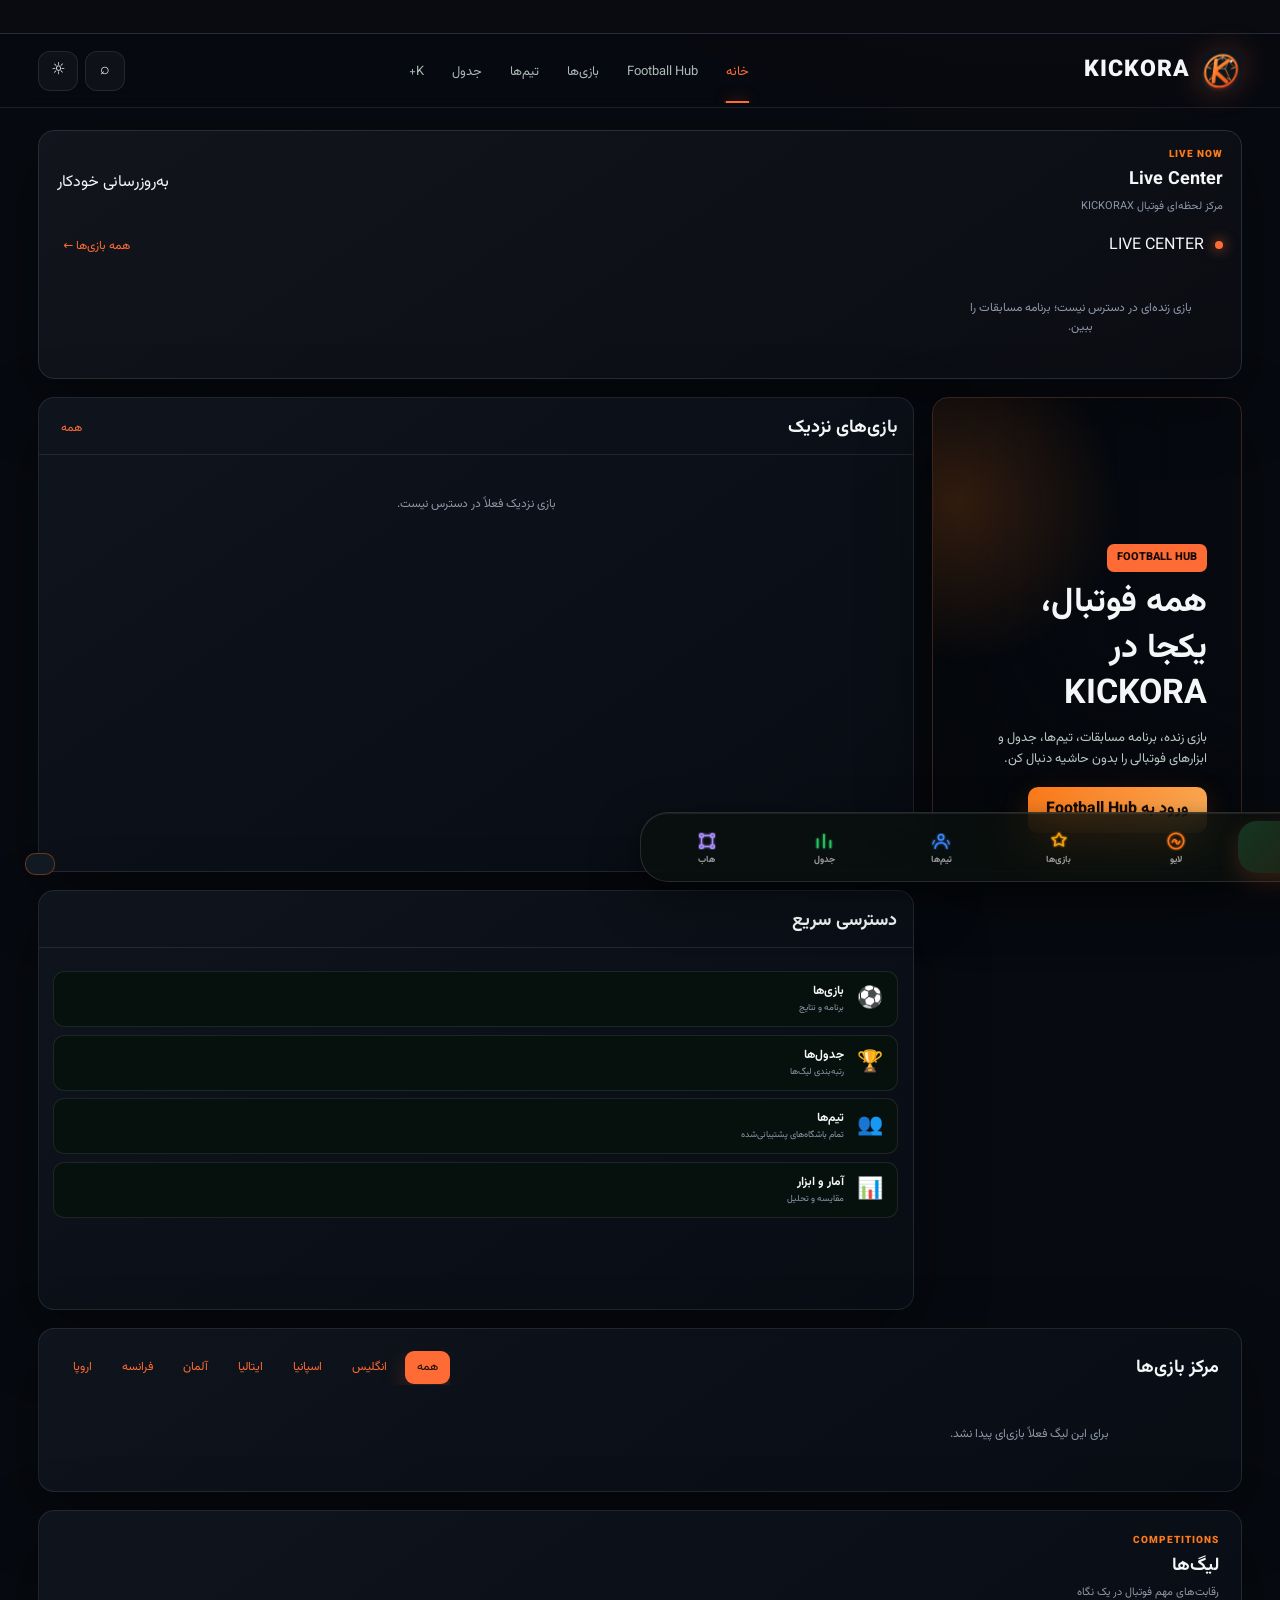
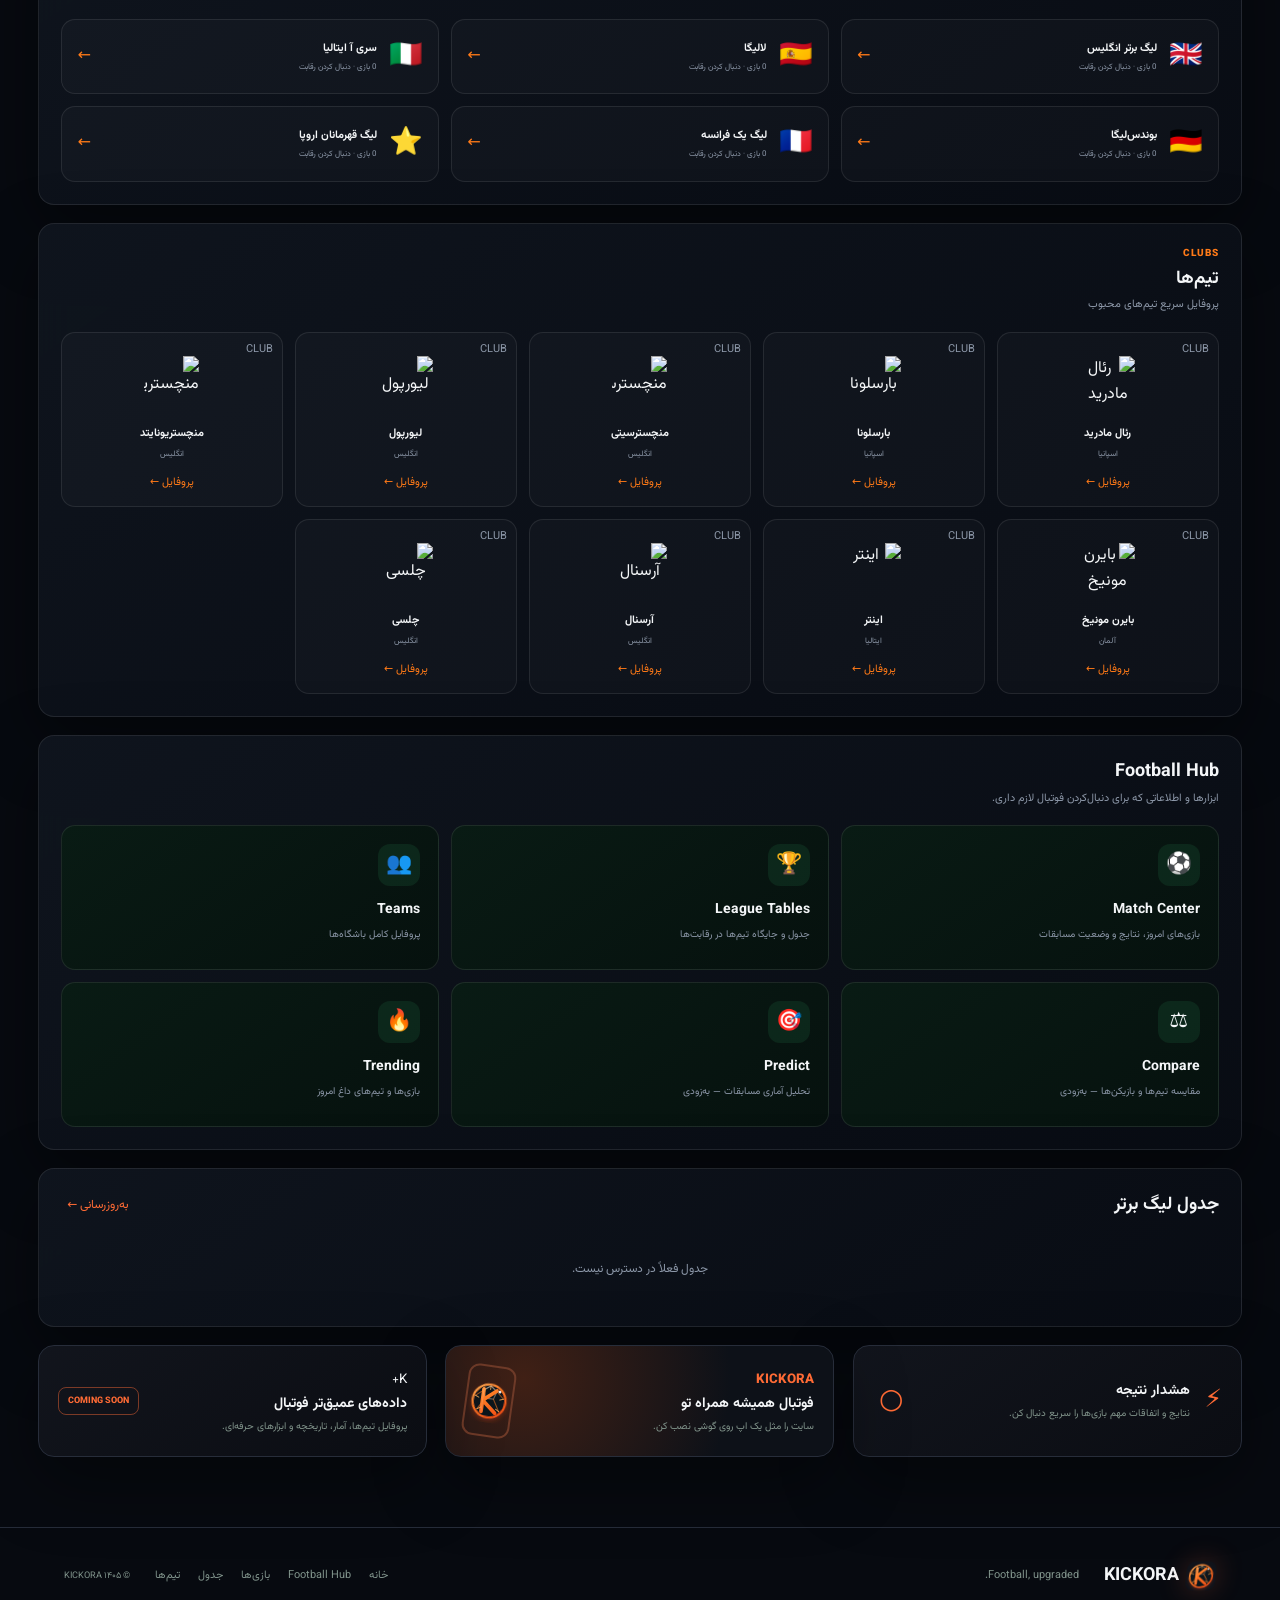
==== commit 2a6908c5: "feat: use floating bottom nav across desktop and mobile" ====
--- a/index.html
+++ b/index.html
@@ -1 +1 @@
-<!doctype html><html lang="fa" dir="rtl"><head><meta charset="UTF-8"/><meta name="viewport" content="width=device-width,initial-scale=1.0,viewport-fit=cover"/><meta name="theme-color" content="#080a0f"/><meta name="description" content="KICKORA؛ هاب مدرن فوتبال، نتایج زنده، بازی‌ها، جدول‌ها، تیم‌ها و آمار فوتبال."/><meta name="mobile-web-app-capable" content="yes"/><meta name="apple-mobile-web-app-capable" content="yes"/><meta name="apple-mobile-web-app-status-bar-style" content="black-translucent"/><meta name="apple-mobile-web-app-title" content="KICKORA"/><title>KICKORA | Football Hub</title><link rel="icon" type="image/svg+xml" href="/assets/kickorax-logo.svg"/><link rel="apple-touch-icon" href="/assets/kickorax-logo.svg"/><link rel="manifest" href="/manifest.webmanifest"/><link rel="stylesheet" href="font.css"/><link rel="stylesheet" href="styles.css"/><link rel="stylesheet" href="mobile.css"/><link rel="stylesheet" href="brand.css"/><link rel="stylesheet" href="hub.css"/><link rel="stylesheet" href="clubs/clubs.css"/></head><body><div class="top-ticker"><div class="ticker-track" id="tickerText">در حال دریافت آخرین رویدادهای فوتبال...</div></div><header class="site-header"><a class="brand" href="#home" aria-label="KICKORA"><span class="brand-mark" aria-hidden="true"></span><span class="brand-word">KICKORA</span></a><nav class="main-nav"><a class="active" href="#home">خانه</a><a href="#hub">Football Hub</a><a href="#matches">بازی‌ها</a><a href="#teams">تیم‌ها</a><a href="#tables">جدول</a><a href="#more">K+</a></nav><div class="header-actions"><button id="themeBtn" class="icon-btn" aria-label="تغییر تم">☼</button></div></header><main id="home" class="page-shell"><section class="live-strip"><div class="section-heading"><div><span class="live-dot"></span> LIVE CENTER</div><button data-scroll="#matches">همه بازی‌ها ←</button></div><div id="liveMatches" class="live-grid"><div class="skeleton"></div><div class="skeleton"></div><div class="skeleton"></div><div class="skeleton"></div></div></section><section class="hero-layout"><aside class="side-panel matches-panel"><div class="panel-title"><h2>بازی‌های نزدیک</h2><button data-scroll="#matches">همه</button></div><div id="scoreList" class="score-list"><div class="loading">در حال دریافت...</div></div></aside><article class="hero-card hub-hero" id="heroCard"><div class="hero-content"><span class="news-tag">FOOTBALL HUB</span><h1>همه فوتبال، یکجا در KICKORA</h1><p>بازی زنده، برنامه مسابقات، تیم‌ها، جدول و ابزارهای فوتبالی را بدون حاشیه دنبال کن.</p><button class="primary-btn" data-scroll="#hub">ورود به Football Hub</button></div></article><aside class="side-panel hub-side"><div class="panel-title"><h2>دسترسی سریع</h2></div><div class="quick-list"><button data-scroll="#matches"><span>⚽</span><b>بازی‌ها</b><small>برنامه و نتایج</small></button><button data-scroll="#tables"><span>🏆</span><b>جدول‌ها</b><small>رتبه‌بندی لیگ‌ها</small></button><button data-scroll="#teams"><span>👥</span><b>تیم‌ها</b><small>تمام باشگاه‌های پشتیبانی‌شده</small></button><button data-scroll="#hub"><span>📊</span><b>آمار و ابزار</b><small>مقایسه و تحلیل</small></button></div></aside></section><section id="matches" class="content-section"><div class="section-heading"><h2>مرکز بازی‌ها</h2><div class="filter-row"><button class="filter active" data-league="all">همه</button><button class="filter" data-league="eng.1">انگلیس</button><button class="filter" data-league="esp.1">اسپانیا</button><button class="filter" data-league="ita.1">ایتالیا</button><button class="filter" data-league="ger.1">آلمان</button><button class="filter" data-league="fra.1">فرانسه</button><button class="filter" data-league="uefa.champions">اروپا</button></div></div><div id="allMatches" class="match-center"><div class="empty-state">در حال دریافت برنامه بازی‌ها...</div></div></section><section id="teams" class="content-section"><div class="section-heading"><div><div class="section-kicker">CLUBS</div><h2>تیم‌ها</h2><p class="section-subtitle">تمام تیم‌های پشتیبانی‌شده در لیگ‌های KICKORA</p></div><a href="/clubs/" class="section-link">صفحه کامل تیم‌ها ←</a></div><div class="teams-row" id="teamsRow"></div></section><section id="hub" class="content-section football-hub"><div class="section-heading"><div><h2>Football Hub</h2><p class="section-subtitle">ابزارها و اطلاعاتی که برای دنبال‌کردن فوتبال لازم داری.</p></div></div><div class="hub-grid"><button class="hub-card" data-scroll="#matches"><span class="hub-icon">⚽</span><strong>Match Center</strong><small>بازی‌های امروز، نتایج و وضعیت مسابقات</small></button><button class="hub-card" data-scroll="#tables"><span class="hub-icon">🏆</span><strong>League Tables</strong><small>جدول و جایگاه تیم‌ها در رقابت‌ها</small></button><button class="hub-card" data-scroll="#teams"><span class="hub-icon">👥</span><strong>Teams</strong><small>پروفایل کامل باشگاه‌ها</small></button><button class="hub-card" id="compareBtn"><span class="hub-icon">⚖️</span><strong>Compare</strong><small>مقایسه تیم‌ها و بازیکن‌ها — به‌زودی</small></button><button class="hub-card" id="predictBtn"><span class="hub-icon">🎯</span><strong>Predict</strong><small>تحلیل آماری مسابقات — به‌زودی</small></button><button class="hub-card" id="trendingBtn"><span class="hub-icon">🔥</span><strong>Trending</strong><small>بازی‌ها و تیم‌های داغ امروز</small></button></div></section><section id="tables" class="content-section table-section"><div class="section-heading"><h2>جدول لیگ برتر</h2><button data-scroll="#tables">به‌روزرسانی ←</button></div><div id="standings" class="standings"></div></section><section id="more" class="more-grid"><div class="feature-card"><div class="feature-icon">⚡</div><div><h3>هشدار نتیجه</h3><p>نتایج و اتفاقات مهم بازی‌ها را سریع دنبال کن.</p></div><button class="toggle" id="alertToggle" aria-label="فعال کردن اعلان">○</button></div><div class="feature-card app-card"><div><small>KICKORA</small><h3>فوتبال همیشه همراه تو</h3><p>سایت را مثل یک اپ روی گوشی نصب کن.</p></div><div class="phone"><img src="/assets/kickorax-logo.svg" alt="KICKORA"/></div></div><div class="feature-card"><div><small>K+</small><h3>داده‌های عمیق‌تر فوتبال</h3><p>پروفایل تیم‌ها، آمار، تاریخچه و ابزارهای حرفه‌ای.</p></div><span class="plus-badge">COMING SOON</span></div></section></main><footer><div class="footer-brand"><span class="brand-mark small" aria-hidden="true"></span><strong>KICKORA</strong></div><p>Football, upgraded.</p><div class="footer-links"><a href="#home">خانه</a><a href="#hub">Football Hub</a><a href="#matches">بازی‌ها</a><a href="#tables">جدول</a><a href="/clubs/">تیم‌ها</a></div><small>© ۱۴۰۵ KICKORA</small></footer><nav class="mobile-bottom-nav" aria-label="ناوبری موبایل"><a class="mobile-nav-item active" href="#home"><img src="/assets/mobile-nav-home.svg" alt=""/><span>خانه</span></a><a class="mobile-nav-item" href="#matches"><img src="/assets/mobile-nav-live.svg" alt=""/><span>لایو</span></a><a class="mobile-nav-item" href="#matches"><img src="/assets/mobile-nav-matches.svg" alt=""/><span>بازی‌ها</span></a><a class="mobile-nav-item" href="#teams"><img src="/assets/mobile-nav-teams.svg" alt=""/><span>تیم‌ها</span></a><a class="mobile-nav-item" href="#tables"><img src="/assets/mobile-nav-tables.svg" alt=""/><span>جدول</span></a><a class="mobile-nav-item" href="#hub"><img src="/assets/mobile-nav-hub.svg" alt=""/><span>هاب</span></a></nav><div id="toast" class="toast"></div><script src="app-fixed.js"></script><script src="clubs.js"></script><script src="live-refresh.js"></script><script src="pwa.js"></script><script>document.querySelectorAll('.mobile-nav-item').forEach(item=>item.addEventListener('click',()=>{document.querySelectorAll('.mobile-nav-item').forEach(x=>x.classList.remove('active'));item.classList.add('active')}));</script></body></html>+<!doctype html><html lang="fa" dir="rtl"><head><meta charset="UTF-8"/><meta name="viewport" content="width=device-width,initial-scale=1.0,viewport-fit=cover"/><meta name="theme-color" content="#080a0f"/><meta name="description" content="KICKORA؛ هاب مدرن فوتبال، نتایج زنده، بازی‌ها، جدول‌ها، تیم‌ها و آمار فوتبال."/><meta name="mobile-web-app-capable" content="yes"/><meta name="apple-mobile-web-app-capable" content="yes"/><meta name="apple-mobile-web-app-status-bar-style" content="black-translucent"/><meta name="apple-mobile-web-app-title" content="KICKORA"/><title>KICKORA | Football Hub</title><link rel="icon" type="image/svg+xml" href="/assets/kickorax-logo.svg"/><link rel="apple-touch-icon" href="/assets/kickorax-logo.svg"/><link rel="manifest" href="/manifest.webmanifest"/><link rel="stylesheet" href="font.css"/><link rel="stylesheet" href="styles.css"/><link rel="stylesheet" href="mobile.css"/><link rel="stylesheet" href="desktop-bottom-nav.css"/><link rel="stylesheet" href="brand.css"/><link rel="stylesheet" href="hub.css"/><link rel="stylesheet" href="clubs/clubs.css"/></head><body><div class="top-ticker"><div class="ticker-track" id="tickerText">در حال دریافت آخرین رویدادهای فوتبال...</div></div><header class="site-header"><a class="brand" href="#home" aria-label="KICKORA"><span class="brand-mark" aria-hidden="true"></span><span class="brand-word">KICKORA</span></a><nav class="main-nav"><a class="active" href="#home">خانه</a><a href="#hub">Football Hub</a><a href="#matches">بازی‌ها</a><a href="#teams">تیم‌ها</a><a href="#tables">جدول</a><a href="#more">K+</a></nav><div class="header-actions"><button id="themeBtn" class="icon-btn" aria-label="تغییر تم">☼</button></div></header><main id="home" class="page-shell"><section class="live-strip"><div class="section-heading"><div><span class="live-dot"></span> LIVE CENTER</div><button data-scroll="#matches">همه بازی‌ها ←</button></div><div id="liveMatches" class="live-grid"><div class="skeleton"></div><div class="skeleton"></div><div class="skeleton"></div><div class="skeleton"></div></div></section><section class="hero-layout"><aside class="side-panel matches-panel"><div class="panel-title"><h2>بازی‌های نزدیک</h2><button data-scroll="#matches">همه</button></div><div id="scoreList" class="score-list"><div class="loading">در حال دریافت...</div></div></aside><article class="hero-card hub-hero" id="heroCard"><div class="hero-content"><span class="news-tag">FOOTBALL HUB</span><h1>همه فوتبال، یکجا در KICKORA</h1><p>بازی زنده، برنامه مسابقات، تیم‌ها، جدول و ابزارهای فوتبالی را بدون حاشیه دنبال کن.</p><button class="primary-btn" data-scroll="#hub">ورود به Football Hub</button></div></article><aside class="side-panel hub-side"><div class="panel-title"><h2>دسترسی سریع</h2></div><div class="quick-list"><button data-scroll="#matches"><span>⚽</span><b>بازی‌ها</b><small>برنامه و نتایج</small></button><button data-scroll="#tables"><span>🏆</span><b>جدول‌ها</b><small>رتبه‌بندی لیگ‌ها</small></button><button data-scroll="#teams"><span>👥</span><b>تیم‌ها</b><small>تمام باشگاه‌های پشتیبانی‌شده</small></button><button data-scroll="#hub"><span>📊</span><b>آمار و ابزار</b><small>مقایسه و تحلیل</small></button></div></aside></section><section id="matches" class="content-section"><div class="section-heading"><h2>مرکز بازی‌ها</h2><div class="filter-row"><button class="filter active" data-league="all">همه</button><button class="filter" data-league="eng.1">انگلیس</button><button class="filter" data-league="esp.1">اسپانیا</button><button class="filter" data-league="ita.1">ایتالیا</button><button class="filter" data-league="ger.1">آلمان</button><button class="filter" data-league="fra.1">فرانسه</button><button class="filter" data-league="uefa.champions">اروپا</button></div></div><div id="allMatches" class="match-center"><div class="empty-state">در حال دریافت برنامه بازی‌ها...</div></div></section><section id="teams" class="content-section"><div class="section-heading"><div><div class="section-kicker">CLUBS</div><h2>تیم‌ها</h2><p class="section-subtitle">تمام تیم‌های پشتیبانی‌شده در لیگ‌های KICKORA</p></div><a href="/clubs/" class="section-link">صفحه کامل تیم‌ها ←</a></div><div class="teams-row" id="teamsRow"></div></section><section id="hub" class="content-section football-hub"><div class="section-heading"><div><h2>Football Hub</h2><p class="section-subtitle">ابزارها و اطلاعاتی که برای دنبال‌کردن فوتبال لازم داری.</p></div></div><div class="hub-grid"><button class="hub-card" data-scroll="#matches"><span class="hub-icon">⚽</span><strong>Match Center</strong><small>بازی‌های امروز، نتایج و وضعیت مسابقات</small></button><button class="hub-card" data-scroll="#tables"><span class="hub-icon">🏆</span><strong>League Tables</strong><small>جدول و جایگاه تیم‌ها در رقابت‌ها</small></button><button class="hub-card" data-scroll="#teams"><span class="hub-icon">👥</span><strong>Teams</strong><small>پروفایل کامل باشگاه‌ها</small></button><button class="hub-card" id="compareBtn"><span class="hub-icon">⚖️</span><strong>Compare</strong><small>مقایسه تیم‌ها و بازیکن‌ها — به‌زودی</small></button><button class="hub-card" id="predictBtn"><span class="hub-icon">🎯</span><strong>Predict</strong><small>تحلیل آماری مسابقات — به‌زودی</small></button><button class="hub-card" id="trendingBtn"><span class="hub-icon">🔥</span><strong>Trending</strong><small>بازی‌ها و تیم‌های داغ امروز</small></button></div></section><section id="tables" class="content-section table-section"><div class="section-heading"><h2>جدول لیگ برتر</h2><button data-scroll="#tables">به‌روزرسانی ←</button></div><div id="standings" class="standings"></div></section><section id="more" class="more-grid"><div class="feature-card"><div class="feature-icon">⚡</div><div><h3>هشدار نتیجه</h3><p>نتایج و اتفاقات مهم بازی‌ها را سریع دنبال کن.</p></div><button class="toggle" id="alertToggle" aria-label="فعال کردن اعلان">○</button></div><div class="feature-card app-card"><div><small>KICKORA</small><h3>فوتبال همیشه همراه تو</h3><p>سایت را مثل یک اپ روی گوشی نصب کن.</p></div><div class="phone"><img src="/assets/kickorax-logo.svg" alt="KICKORA"/></div></div><div class="feature-card"><div><small>K+</small><h3>داده‌های عمیق‌تر فوتبال</h3><p>پروفایل تیم‌ها، آمار، تاریخچه و ابزارهای حرفه‌ای.</p></div><span class="plus-badge">COMING SOON</span></div></section></main><footer><div class="footer-brand"><span class="brand-mark small" aria-hidden="true"></span><strong>KICKORA</strong></div><p>Football, upgraded.</p><div class="footer-links"><a href="#home">خانه</a><a href="#hub">Football Hub</a><a href="#matches">بازی‌ها</a><a href="#tables">جدول</a><a href="/clubs/">تیم‌ها</a></div><small>© ۱۴۰۵ KICKORA</small></footer><nav class="mobile-bottom-nav" aria-label="ناوبری اصلی"><a class="mobile-nav-item active" href="#home"><img src="/assets/mobile-nav-home.svg" alt=""/><span>خانه</span></a><a class="mobile-nav-item" href="#matches"><img src="/assets/mobile-nav-live.svg" alt=""/><span>لایو</span></a><a class="mobile-nav-item" href="#matches"><img src="/assets/mobile-nav-matches.svg" alt=""/><span>بازی‌ها</span></a><a class="mobile-nav-item" href="#teams"><img src="/assets/mobile-nav-teams.svg" alt=""/><span>تیم‌ها</span></a><a class="mobile-nav-item" href="#tables"><img src="/assets/mobile-nav-tables.svg" alt=""/><span>جدول</span></a><a class="mobile-nav-item" href="#hub"><img src="/assets/mobile-nav-hub.svg" alt=""/><span>هاب</span></a></nav><div id="toast" class="toast"></div><script src="app-fixed.js"></script><script src="clubs.js"></script><script src="live-refresh.js"></script><script src="pwa.js"></script><script>document.querySelectorAll('.mobile-nav-item').forEach(item=>item.addEventListener('click',()=>{document.querySelectorAll('.mobile-nav-item').forEach(x=>x.classList.remove('active'));item.classList.add('active')}));</script></body></html>
--- a/mobile.css
+++ b/mobile.css
@@ -1,58 +1,14 @@
 /* KICKORAX mobile layout overrides. Desktop styles remain untouched. */
 html,body{max-width:100%;overflow-x:hidden;-webkit-text-size-adjust:100%;text-size-adjust:100%}
 body{-webkit-font-smoothing:antialiased;text-rendering:optimizeLegibility}
-
 @media (max-width:820px){
-  .site-header{height:60px;padding:0 12px;gap:10px}
-  .brand{font-size:17px;gap:7px}
-  .brand-mark{transform:scale(.9);transform-origin:right center}
-  .header-actions{margin-right:auto}
-  .icon-btn{width:38px;height:38px;border-radius:11px}
-  .page-shell{width:calc(100% - 20px);padding:12px 0 42px}
-  .top-ticker{height:30px;font-size:10px}
-  .live-strip{padding:13px;margin-bottom:12px;border-radius:14px}
-  .section-heading,.panel-title{gap:8px;margin-bottom:11px}
-  .section-heading h2,.panel-title h2{font-size:15px}
-  .section-heading button,.panel-title button{font-size:10px}
-  .live-grid{gap:8px}
-  .live-item{grid-template-columns:minmax(0,1fr) auto minmax(0,1fr);padding:9px 8px;min-height:64px;gap:5px;border-radius:10px}
-  .team{font-size:10px}.team strong{font-size:11px}
-  .live-team-logo{width:27px;height:27px;flex-basis:27px}.live-team-head{gap:4px}
-  .score{font-size:16px}.score small{font-size:8px}
-  .hero-card{min-height:330px;border-radius:14px;margin-bottom:12px;background-position:center}
-  .hero-content{right:16px;left:16px;bottom:17px}
-  .news-tag{font-size:9px;padding:4px 8px;margin-bottom:7px}
-  .hero-content h1{font-size:20px;line-height:1.5;margin-bottom:7px;max-width:100%}
-  .hero-content p{font-size:10px;line-height:1.8;margin-bottom:11px;max-width:100%}
-  .primary-btn{padding:8px 13px;border-radius:9px;font-size:11px}
-  .content-section{padding:13px;margin-top:12px;border-radius:14px}
-  .filter-row{max-width:100%;padding-bottom:3px;scrollbar-width:none}.filter-row::-webkit-scrollbar,.teams-row::-webkit-scrollbar{display:none}
-  .filter,.tab{font-size:10px;padding:6px 10px;border-radius:8px}
-  .match-center{gap:8px}.match-card{padding:11px;border-radius:11px}
-  .match-meta{font-size:8px;margin-bottom:9px}
-  .match-teams{grid-template-columns:minmax(0,1fr) 40px minmax(0,1fr);gap:3px}
-  .club{font-size:9px;min-width:0}.club strong{font-size:11px;overflow:hidden;text-overflow:ellipsis;white-space:nowrap}
-  .club img{width:24px;height:24px;margin:0 2px}.match-score{font-size:16px}.match-score small{font-size:8px}
-  .teams-row{gap:7px}.team-card{min-width:88px;padding:11px 7px;border-radius:10px}
-  .team-card img{width:42px;height:42px;margin-bottom:4px}.team-card span{font-size:9px}
-  .news-grid{gap:8px}.news-card{border-radius:10px}.news-card img{height:120px}.news-card-body{padding:9px}
-  .news-card h3{font-size:11px;line-height:1.65;margin-bottom:5px}.news-card p{font-size:9px;line-height:1.7;margin-bottom:6px}.news-meta{font-size:8px}
-  .table-section{overflow:hidden}.table-row{grid-template-columns:20px minmax(0,1fr) 28px 28px 28px;gap:3px;padding:8px 2px;font-size:9px}.table-row strong{font-size:10px}
-  .video-grid{gap:8px}.video-card{height:175px;border-radius:11px}.video-card h3{font-size:11px;right:11px;left:11px;bottom:10px}
-  .play{width:36px;height:36px;top:10px;right:10px}
-  .gallery-grid{gap:7px}.gallery-item{height:105px;border-radius:10px}.gallery-item span{font-size:9px;padding:15px 7px 6px}
-  .more-grid{gap:10px;margin-top:12px}.feature-card{padding:14px;min-height:88px;border-radius:13px;gap:10px}
-  .feature-card h3{font-size:12px}.feature-card p{font-size:9px;line-height:1.7}.feature-icon{font-size:21px}.toggle{font-size:24px}
-  footer{padding:20px 12px;gap:12px;font-size:9px}footer .footer-brand{font-size:15px}.footer-links{gap:12px}
-  .search-box{width:calc(100% - 24px);padding:17px;border-radius:14px}.search-box h2{font-size:15px}.search-box input{padding:11px;font-size:12px}
-  .toast{left:12px;right:12px;bottom:12px;text-align:center;font-size:10px}
+.site-header{height:60px;padding:0 12px;gap:10px}.brand{font-size:17px;gap:7px}.brand-mark{transform:scale(.9);transform-origin:right center}.header-actions{margin-right:auto}.icon-btn{width:38px;height:38px;border-radius:11px}
+.page-shell{width:calc(100% - 20px);padding:12px 0 112px}.top-ticker{height:30px;font-size:10px}.live-strip{padding:13px;margin-bottom:12px;border-radius:14px}.section-heading,.panel-title{gap:8px;margin-bottom:11px}.section-heading h2,.panel-title h2{font-size:15px}.section-heading button,.panel-title button{font-size:10px}.live-grid{gap:8px}.live-item{grid-template-columns:minmax(0,1fr) auto minmax(0,1fr);padding:9px 8px;min-height:64px;gap:5px;border-radius:10px}.team{font-size:10px}.team strong{font-size:11px}.live-team-logo{width:27px;height:27px;flex-basis:27px}.live-team-head{gap:4px}.score{font-size:16px}.score small{font-size:8px}
+.hero-card{min-height:330px;border-radius:14px;margin-bottom:12px;background-position:center}.hero-content{right:16px;left:16px;bottom:17px}.news-tag{font-size:9px;padding:4px 8px;margin-bottom:7px}.hero-content h1{font-size:20px;line-height:1.5;margin-bottom:7px;max-width:100%}.hero-content p{font-size:10px;line-height:1.8;margin-bottom:11px;max-width:100%}.primary-btn{padding:8px 13px;border-radius:9px;font-size:11px}.content-section{padding:13px;margin-top:12px;border-radius:14px}.filter-row{max-width:100%;padding-bottom:3px;scrollbar-width:none}.filter-row::-webkit-scrollbar,.teams-row::-webkit-scrollbar{display:none}.filter,.tab{font-size:10px;padding:6px 10px;border-radius:8px}.match-center{gap:8px}.match-card{padding:11px;border-radius:11px}.match-meta{font-size:8px;margin-bottom:9px}.match-teams{grid-template-columns:minmax(0,1fr) 40px minmax(0,1fr);gap:3px}.club{font-size:9px;min-width:0}.club strong{font-size:11px;overflow:hidden;text-overflow:ellipsis;white-space:nowrap}.club img{width:24px;height:24px;margin:0 2px}.match-score{font-size:16px}.match-score small{font-size:8px}.teams-row{gap:7px}.team-card{min-width:88px;padding:11px 7px;border-radius:10px}.team-card img{width:42px;height:42px;margin-bottom:4px}.team-card span{font-size:9px}.news-grid{gap:8px}.news-card{border-radius:10px}.news-card img{height:120px}.news-card-body{padding:9px}.news-card h3{font-size:11px;line-height:1.65;margin-bottom:5px}.news-card p{font-size:9px;line-height:1.7;margin-bottom:6px}.news-meta{font-size:8px}.table-section{overflow:hidden}.table-row{grid-template-columns:20px minmax(0,1fr) 28px 28px 28px;gap:3px;padding:8px 2px;font-size:9px}.table-row strong{font-size:10px}.video-grid{gap:8px}.video-card{height:175px;border-radius:11px}.video-card h3{font-size:11px;right:11px;left:11px;bottom:10px}.play{width:36px;height:36px;top:10px;right:10px}.gallery-grid{gap:7px}.gallery-item{height:105px;border-radius:10px}.gallery-item span{font-size:9px;padding:15px 7px 6px}.more-grid{gap:10px;margin-top:12px}.feature-card{padding:14px;min-height:88px;border-radius:13px;gap:10px}.feature-card h3{font-size:12px}.feature-card p{font-size:9px;line-height:1.7}.feature-icon{font-size:21px}.toggle{font-size:24px}
+footer{padding:20px 12px 125px;gap:12px;font-size:9px}footer .footer-brand{font-size:15px}.footer-links{gap:12px}.search-box{width:calc(100% - 24px);padding:17px;border-radius:14px}.search-box h2{font-size:15px}.search-box input{padding:11px;font-size:12px}.toast{left:12px;right:12px;bottom:100px;text-align:center;font-size:10px}
+/* Floating, curved navigation detached from the screen edges */
+.mobile-bottom-nav{position:fixed;z-index:1000;right:12px;left:12px;bottom:12px;display:grid;grid-template-columns:repeat(6,1fr);align-items:center;gap:4px;padding:7px 8px calc(7px + env(safe-area-inset-bottom));border:1px solid rgba(255,255,255,.12);border-radius:25px;background:rgba(13,16,23,.78);box-shadow:0 12px 35px rgba(0,0,0,.34),0 3px 14px rgba(0,0,0,.2),inset 0 1px 0 rgba(255,255,255,.08);backdrop-filter:blur(22px) saturate(1.25);-webkit-backdrop-filter:blur(22px) saturate(1.25)}
+.mobile-nav-item{position:relative;display:flex;min-width:0;flex-direction:column;align-items:center;justify-content:center;gap:3px;height:48px;padding:4px 2px;border-radius:17px;color:rgba(255,255,255,.57);text-decoration:none;transition:transform .2s ease,background .2s ease,color .2s ease}.mobile-nav-item img{width:21px;height:21px;display:block}.mobile-nav-item span{font-size:8px;font-weight:700;line-height:1;white-space:nowrap}.mobile-nav-item.active{color:#fff;background:rgba(255,255,255,.09);box-shadow:inset 0 0 0 1px rgba(255,255,255,.05),0 5px 16px rgba(0,0,0,.16)}.mobile-nav-item.active:after{content:"";position:absolute;bottom:3px;width:4px;height:4px;border-radius:50%;background:#ff7a18;box-shadow:0 0 10px rgba(255,122,24,.8)}.mobile-nav-item:active{transform:scale(.92)}
 }
-
-@media (max-width:520px){
-  .page-shell{width:calc(100% - 16px)}.brand-word{font-size:16px}.live-strip{padding:11px}.live-item{min-height:60px;padding:8px 6px}
-  .hero-card{min-height:315px}.hero-content h1{font-size:18px}.hero-content p{font-size:9px}
-  .news-grid{grid-template-columns:1fr}.news-card img{height:150px}.news-card-body{padding:11px}.news-card h3{font-size:12px}
-  .video-grid{grid-template-columns:1fr}.video-card{height:190px}.gallery-item{height:112px}
-}
-
+@media (max-width:520px){.page-shell{width:calc(100% - 16px)}.brand-word{font-size:16px}.live-strip{padding:11px}.live-item{min-height:60px;padding:8px 6px}.hero-card{min-height:315px}.hero-content h1{font-size:18px}.hero-content p{font-size:9px}.news-grid{grid-template-columns:1fr}.news-card img{height:150px}.news-card-body{padding:11px}.news-card h3{font-size:12px}.video-grid{grid-template-columns:1fr}.video-card{height:190px}.gallery-item{height:112px}.mobile-bottom-nav{right:9px;left:9px;bottom:9px;border-radius:23px;padding-left:6px;padding-right:6px}.mobile-nav-item{height:47px}.mobile-nav-item img{width:20px;height:20px}.mobile-nav-item span{font-size:7.5px}}
 @media (prefers-reduced-motion:reduce){*{scroll-behavior:auto!important;animation-duration:.01ms!important;animation-iteration-count:1!important;transition:none!important}}
--- a/desktop-bottom-nav.css
+++ b/desktop-bottom-nav.css
@@ -0,0 +1,82 @@
+/* KICKORA floating bottom navigation — shared desktop + mobile polish */
+.mobile-bottom-nav{
+  position:fixed;
+  z-index:1000;
+  left:50%;
+  bottom:18px;
+  transform:translateX(-50%);
+  width:min(720px,calc(100vw - 48px));
+  display:grid;
+  grid-template-columns:repeat(6,minmax(0,1fr));
+  align-items:center;
+  gap:6px;
+  padding:8px 10px;
+  border:1px solid rgba(255,255,255,.12);
+  border-radius:28px;
+  background:rgba(10,16,14,.82);
+  box-shadow:0 18px 50px rgba(0,0,0,.34),0 4px 18px rgba(0,0,0,.2),inset 0 1px 0 rgba(255,255,255,.08);
+  backdrop-filter:blur(24px) saturate(1.3);
+  -webkit-backdrop-filter:blur(24px) saturate(1.3);
+}
+.mobile-nav-item{
+  position:relative;
+  display:flex;
+  min-width:0;
+  flex-direction:column;
+  align-items:center;
+  justify-content:center;
+  gap:4px;
+  height:52px;
+  padding:5px 8px;
+  border-radius:19px;
+  color:rgba(255,255,255,.58);
+  text-decoration:none;
+  transition:transform .22s ease,background .22s ease,color .22s ease,box-shadow .22s ease;
+}
+.mobile-nav-item img{width:22px;height:22px;display:block;object-fit:contain}
+.mobile-nav-item span{font-size:9px;font-weight:800;line-height:1;white-space:nowrap}
+.mobile-nav-item.active{
+  color:#fff;
+  background:linear-gradient(135deg,rgba(66,230,129,.18),rgba(255,122,24,.12));
+  box-shadow:inset 0 0 0 1px rgba(255,255,255,.07),0 7px 20px rgba(0,0,0,.16);
+}
+.mobile-nav-item.active:after{
+  content:"";
+  position:absolute;
+  bottom:4px;
+  width:5px;
+  height:5px;
+  border-radius:50%;
+  background:#42e681;
+  box-shadow:0 0 12px rgba(66,230,129,.9);
+}
+.mobile-nav-item:hover{color:#fff;background:rgba(255,255,255,.07);transform:translateY(-2px)}
+.mobile-nav-item:active{transform:scale(.94)}
+
+/* The desktop header already uses the full navigation; no hamburger/menu button is needed. */
+.site-header .hamburger,
+.site-header .menu-toggle,
+.site-header .mobile-menu-toggle,
+.site-header [aria-label*="منو"],
+.site-header [aria-label*="menu"]{display:none!important}
+
+@media(max-width:820px){
+  .mobile-bottom-nav{
+    left:12px;
+    right:12px;
+    bottom:12px;
+    transform:none;
+    width:auto;
+    padding:7px 8px calc(7px + env(safe-area-inset-bottom));
+    border-radius:25px;
+  }
+  .mobile-nav-item{height:48px;padding:4px 2px;border-radius:17px}
+  .mobile-nav-item img{width:21px;height:21px}
+  .mobile-nav-item span{font-size:8px}
+}
+@media(max-width:520px){
+  .mobile-bottom-nav{left:9px;right:9px;bottom:9px;border-radius:23px;padding-left:6px;padding-right:6px}
+  .mobile-nav-item{height:47px}
+  .mobile-nav-item img{width:20px;height:20px}
+  .mobile-nav-item span{font-size:7.5px}
+}
--- a/brand.css
+++ b/brand.css
@@ -1,2 +1,15 @@
 :root{--bg:#080a0f;--surface:#10131a;--surface2:#151923;--line:#252b38;--text:#f5f7fb;--muted:#8d96a8;--green:#ff6b35;--green2:#ff8a5b;--shadow:0 22px 60px rgba(0,0,0,.34)}body{background:radial-gradient(circle at 72% -10%,#3a1a12 0,#11141c 28%,#080a0f 70%)}.top-ticker{background:#090b10;border-color:#252b38;color:#9ea7b8}.ticker-track b,.section-heading button,.panel-title button,.main-nav a:hover,.main-nav a.active{color:var(--green)}.site-header{background:rgba(8,10,15,.86);border-color:#252b38}.brand{min-width:210px;gap:10px}.brand-word{font-weight:950;letter-spacing:1px}.brand-mark{display:grid;place-items:center;width:42px;height:42px;border-radius:12px;background-image:url('/assets/kickorax-logo.svg');background-repeat:no-repeat;background-position:left center;background-size:auto 100%;background-color:#10131a;color:transparent;font-size:0;box-shadow:0 0 28px rgba(255,107,53,.22);transform:skew(-7deg);overflow:hidden}.brand-mark.small{width:30px;height:30px;border-radius:9px;font-size:0}.main-nav a.active:after{background:var(--green);box-shadow:0 0 14px rgba(255,107,53,.65)}.icon-btn{background:#11151d;border-color:#2a3040;color:#dbe1eb}.live-strip,.side-panel,.content-section,.feature-card{background:linear-gradient(145deg,rgba(18,21,29,.98),rgba(11,13,19,.98));border-color:#272d3a}.live-item,.match-card,.team-card,.news-card{background:#0d1017;border-color:#252b38}.live-dot{background:var(--green);box-shadow:0 0 13px var(--green)}.filter,.tab{background:#11151d;border-color:#2a3040;color:#9da7b8}.filter.active,.tab.active,.primary-btn{background:var(--green);border-color:var(--green);color:#160a05}.news-tag{background:var(--green);color:#160a05}.match-score small,.score small,.score-num small,.rank,.feature-icon,.app-card small,.plus-badge{color:var(--green)}.plus-badge{border-color:rgba(255,107,53,.45)}.app-card{background:radial-gradient(circle at 20% 30%,#402015,#0d1118 65%)}.phone{border-color:#6e3a28;color:var(--green)}.hero-card{border-color:#3a241c}.hero-card:after{background:linear-gradient(0deg,rgba(5,7,11,.94),transparent 48%)}.toast{background:#1c100b;color:#fff1ea;border-color:#8c4026}.skeleton{background:linear-gradient(90deg,#10131a,#1a1e28,#10131a);background-size:200% 100%}footer{border-color:#252b38}footer .footer-brand{color:var(--text)}.is-live{border-color:rgba(255,107,53,.55);box-shadow:0 0 0 1px rgba(255,107,53,.08),0 10px 35px rgba(255,107,53,.08)}
-body.light{--bg:#f5f6f8;--line:#dfe3ea;--text:#171b24;--muted:#697386;background:#f5f6f8}.light .site-header,.light .top-ticker{background:rgba(255,255,255,.9)}.light .live-strip,.light .side-panel,.light .content-section,.light .feature-card{background:#fff;border-color:#e1e5eb}.light .live-item,.light .match-card,.light .team-card,.light .news-card,.light .filter,.light .tab{background:#fafbfc;border-color:#e1e5eb}+body.light{--bg:#f5f8f6;--surface:#fff;--surface2:#f8fbf9;--line:#dbe6e0;--text:#14231d;--muted:#64766e;--green:#16a85a;--green2:#0f8e4c;--shadow:0 14px 38px rgba(27,55,43,.10);background:radial-gradient(circle at 50% -18%,rgba(66,230,129,.14),transparent 36%),linear-gradient(180deg,#f8fbf9 0%,#f1f6f3 100%);color:var(--text)}
+body.light .top-ticker{background:rgba(255,255,255,.82);color:#64766e;border-color:#dce7e1}body.light .site-header{background:rgba(255,255,255,.84);border-color:#dce7e1;box-shadow:0 8px 28px rgba(30,60,46,.06)}body.light .main-nav a{color:#667970}body.light .main-nav a:hover,body.light .main-nav a.active{color:#129852}body.light .icon-btn{background:#f4f8f6;border-color:#d7e3dd;color:#263a31}body.light .live-strip,body.light .side-panel,body.light .content-section,body.light .feature-card{background:rgba(255,255,255,.94);border-color:#dce7e1;box-shadow:var(--shadow)}body.light .live-item,body.light .match-card,body.light .team-card,body.light .news-card{background:#f8fbf9;border-color:#dce7e1}body.light .score-row,body.light .latest-item,body.light .table-row{border-color:#e5ede9}body.light .filter,body.light .tab{background:#f4f8f6;border-color:#d9e5df;color:#60736a}body.light .filter.active,body.light .tab.active{background:#16a85a;border-color:#16a85a;color:#fff}body.light .hero-card{border-color:#c9ddd2}body.light .hero-content p{color:#dbe9e2}body.light .news-card p{color:#6c7f76}body.light .news-meta,body.light .latest-item small,body.light .match-meta{color:#71847b}body.light .section-heading button,body.light .panel-title button{color:#129852}body.light .search-modal{background:rgba(25,42,34,.28)}body.light .search-box{background:rgba(255,255,255,.97);border-color:#d5e3dc;box-shadow:0 24px 70px rgba(27,55,43,.18)}body.light .search-box input{background:#f5f8f6;border-color:#d7e3dd;color:#16251f}body.light .search-box>button{color:#64776e}body.light .toast{background:#effaf3;color:#145c36;border-color:#a9d9bc;box-shadow:0 12px 30px rgba(25,100,57,.12)}body.light .skeleton{background:linear-gradient(90deg,#edf3f0,#f8fbf9,#edf3f0)}body.light footer{border-color:#dce7e1;color:#6b7e75}body.light footer .footer-brand{color:#14231d}body.light .feature-card p{color:#687b72}body.light .app-card{background:radial-gradient(circle at 18% 25%,#dff7e8,#f8fbf9 68%)}body.light .phone{border-color:#9fcfb3;color:#129852}body.light .plus-badge{border-color:#a7d5ba;color:#129852}body.light .content-section:hover,body.light .feature-card:hover,body.light .side-panel:hover{border-color:#c7dcd1;box-shadow:0 18px 44px rgba(27,55,43,.13)}body.light .primary-btn{background:#16a85a;color:#fff;box-shadow:0 8px 22px rgba(22,168,90,.20)}body.light .live-dot{background:#16a85a;box-shadow:0 0 12px rgba(22,168,90,.45)}@media(max-width:820px){body.light .site-header{box-shadow:0 5px 20px rgba(30,60,46,.07)}}
+
+/* KICKORA premium motion system */
+html{scroll-behavior:smooth}body,body *{transition:background-color .32s ease,border-color .32s ease,color .24s ease,box-shadow .32s ease,opacity .28s ease,transform .32s cubic-bezier(.2,.8,.2,1)}body{overflow-x:hidden}.site-header{backdrop-filter:blur(18px);-webkit-backdrop-filter:blur(18px);animation:kx-header-in .75s cubic-bezier(.2,.8,.2,1) both}.top-ticker{animation:kx-ticker-in .9s ease both}.brand{transition:transform .35s cubic-bezier(.2,.8,.2,1),gap .35s ease}.brand:hover{transform:translateY(-2px)}.brand-mark{animation:kx-logo-in 1s .12s cubic-bezier(.16,1,.3,1) both}.brand:hover .brand-mark{transform:skew(-7deg) rotate(-4deg) scale(1.06);box-shadow:0 0 38px rgba(255,107,53,.42)}.brand-word{transition:letter-spacing .35s ease}.brand:hover .brand-word{letter-spacing:2.5px}.main-nav a{position:relative;overflow:hidden}.main-nav a:before{content:'';position:absolute;inset:auto 20% 0;height:2px;border-radius:999px;background:linear-gradient(90deg,transparent,var(--green),transparent);transform:scaleX(0);transition:transform .35s ease}.main-nav a:hover:before,.main-nav a.active:before{transform:scaleX(1)}.icon-btn{position:relative;overflow:hidden;transition:transform .3s ease,box-shadow .3s ease,background-color .3s ease!important}.icon-btn:hover{transform:translateY(-2px) rotate(4deg);box-shadow:0 10px 26px rgba(255,107,53,.2)}.icon-btn:active{transform:scale(.9)}
+.live-strip,.side-panel,.content-section,.feature-card{animation:kx-section-in .7s cubic-bezier(.2,.8,.2,1) both;transform-origin:center}.hero-card{animation:kx-hero-in 1s .15s cubic-bezier(.16,1,.3,1) both;overflow:hidden}.hero-card:before{content:'';position:absolute;inset:-20%;background:radial-gradient(circle at 20% 30%,rgba(255,122,24,.18),transparent 28%);animation:kx-glow-drift 7s ease-in-out infinite alternate;pointer-events:none}.hero-card:after{transition:opacity .45s ease}.hero-card:hover:after{opacity:.78}.hero-card:hover{transform:translateY(-5px) scale(1.006);box-shadow:0 30px 80px rgba(0,0,0,.42)}.hero-content h1{animation:kx-text-in .8s .42s both}.hero-content p{animation:kx-text-in .8s .52s both}.hero-content .primary-btn{animation:kx-text-in .8s .62s both}
+.live-item,.match-card,.team-card,.news-card,.hub-card,.quick-list button,.filter,.tab,.feature-card{will-change:transform}.live-item:hover,.match-card:hover,.team-card:hover,.news-card:hover,.hub-card:hover,.quick-list button:hover{transform:translateY(-5px) scale(1.012);box-shadow:0 18px 42px rgba(0,0,0,.2)}.live-item:active,.match-card:active,.team-card:active,.hub-card:active,.quick-list button:active,.filter:active,.tab:active{transform:translateY(-1px) scale(.985)}.filter,.tab{transition:transform .22s ease,background-color .25s ease,box-shadow .25s ease!important}.filter:hover,.tab:hover{transform:translateY(-2px)}.filter.active,.tab.active{box-shadow:0 8px 24px rgba(255,107,53,.22)}
+.live-dot{animation:kx-live-pulse 1.7s ease-in-out infinite}.is-live{animation:kx-live-border 2.4s ease-in-out infinite}.live-now .live-score,.live-label{animation:kx-live-text 1.5s ease-in-out infinite}.premium-live{position:relative;overflow:hidden}.premium-live:after{content:'';position:absolute;inset:0;background:linear-gradient(110deg,transparent 20%,rgba(255,255,255,.08) 48%,transparent 72%);transform:translateX(-120%);animation:kx-shine 4.5s 1s ease-in-out infinite}.skeleton{animation:kx-skeleton 1.35s linear infinite}.section-heading h2,.panel-title h2{transition:transform .35s ease}.section-heading:hover h2,.panel-title:hover h2{transform:translateX(-4px)}
+.primary-btn,.news-tag,.plus-badge{transition:transform .28s ease,box-shadow .28s ease!important}.primary-btn:hover{transform:translateY(-3px) scale(1.025);box-shadow:0 14px 32px rgba(255,107,53,.28)}.primary-btn:active{transform:scale(.96)}.news-tag{animation:kx-tag-in .65s .35s both}.plus-badge{animation:kx-badge-pulse 2.8s ease-in-out infinite}.phone{animation:kx-phone-float 4s ease-in-out infinite}.feature-icon{animation:kx-icon-float 3.5s ease-in-out infinite}.footer-brand .brand-mark{animation:kx-logo-in 1s .3s both}.mobile-bottom-nav{animation:kx-mobile-nav-in .8s .2s cubic-bezier(.16,1,.3,1) both}.mobile-nav-item{transition:transform .3s cubic-bezier(.2,.8,.2,1),background-color .3s ease,box-shadow .3s ease!important}.mobile-nav-item:hover{transform:translateY(-4px)}.mobile-nav-item.active{box-shadow:0 8px 24px rgba(255,107,53,.18)}.mobile-nav-item.active img{animation:kx-nav-icon .7s cubic-bezier(.16,1,.3,1)}
+.search-modal,.modal{transition:opacity .3s ease,backdrop-filter .35s ease!important}.search-box,.team-detail{animation:kx-modal-in .45s cubic-bezier(.16,1,.3,1) both}.toast{animation:kx-toast-in .45s cubic-bezier(.16,1,.3,1) both}.table-row{transition:transform .25s ease,background-color .25s ease!important}.table-row:not(.head):hover{transform:translateX(-4px);background:rgba(255,107,53,.045)}footer{animation:kx-footer-in .9s both}
+@keyframes kx-header-in{from{opacity:0;transform:translateY(-18px)}to{opacity:1;transform:none}}@keyframes kx-ticker-in{from{opacity:0;transform:translateY(-8px)}to{opacity:1;transform:none}}@keyframes kx-logo-in{from{opacity:0;transform:skew(-7deg) scale(.65) rotate(-12deg)}to{opacity:1;transform:skew(-7deg) scale(1) rotate(0)}}@keyframes kx-section-in{from{opacity:0;transform:translateY(18px)}to{opacity:1;transform:none}}@keyframes kx-hero-in{from{opacity:0;transform:scale(.965) translateY(22px)}to{opacity:1;transform:none}}@keyframes kx-text-in{from{opacity:0;transform:translateY(14px)}to{opacity:1;transform:none}}@keyframes kx-glow-drift{from{transform:translate3d(-3%,0,0) scale(.9)}to{transform:translate3d(7%,5%,0) scale(1.12)}}@keyframes kx-live-pulse{0%,100%{transform:scale(1);box-shadow:0 0 0 0 rgba(255,107,53,.35)}50%{transform:scale(1.16);box-shadow:0 0 0 8px rgba(255,107,53,0)}}@keyframes kx-live-border{0%,100%{box-shadow:0 0 0 1px rgba(255,107,53,.08),0 10px 35px rgba(255,107,53,.08)}50%{box-shadow:0 0 0 2px rgba(255,107,53,.18),0 14px 45px rgba(255,107,53,.18)}}@keyframes kx-live-text{0%,100%{opacity:1}50%{opacity:.55}}@keyframes kx-shine{0%,58%{transform:translateX(-120%)}72%,100%{transform:translateX(120%)}}@keyframes kx-skeleton{to{background-position:-200% 0}}@keyframes kx-tag-in{from{opacity:0;transform:translateY(-8px) scale(.92)}to{opacity:1;transform:none}}@keyframes kx-badge-pulse{0%,100%{transform:scale(1);box-shadow:none}50%{transform:scale(1.035);box-shadow:0 0 24px rgba(255,107,53,.13)}}@keyframes kx-phone-float{0%,100%{transform:translateY(0) rotate(0)}50%{transform:translateY(-7px) rotate(1deg)}}@keyframes kx-icon-float{0%,100%{transform:translateY(0)}50%{transform:translateY(-5px)}}@keyframes kx-mobile-nav-in{from{opacity:0;transform:translateY(24px) scale(.97)}to{opacity:1;transform:none}}@keyframes kx-nav-icon{from{transform:scale(.7) rotate(-12deg);opacity:.4}to{transform:none;opacity:1}}@keyframes kx-modal-in{from{opacity:0;transform:translateY(16px) scale(.96)}to{opacity:1;transform:none}}@keyframes kx-toast-in{from{opacity:0;transform:translateY(12px) scale(.96)}to{opacity:1;transform:none}}@keyframes kx-footer-in{from{opacity:0;transform:translateY(12px)}to{opacity:1;transform:none}}
+body.light .live-item:hover,body.light .match-card:hover,body.light .team-card:hover,body.light .news-card:hover,body.light .hub-card:hover,body.light .quick-list button:hover{box-shadow:0 18px 42px rgba(27,55,43,.13)}body.light .hero-card:hover{box-shadow:0 28px 70px rgba(27,55,43,.18)}body.light .icon-btn:hover{box-shadow:0 10px 26px rgba(22,168,90,.16)}
+@media(max-width:820px){.hero-card:hover,.live-item:hover,.match-card:hover,.team-card:hover,.news-card:hover,.hub-card:hover,.quick-list button:hover{transform:translateY(-2px)}.content-section,.feature-card{animation-duration:.55s}.site-header{backdrop-filter:blur(16px);-webkit-backdrop-filter:blur(16px)}}
+@media(prefers-reduced-motion:reduce){html{scroll-behavior:auto}*,*::before,*::after{animation-duration:.001ms!important;animation-iteration-count:1!important;transition-duration:.001ms!important;scroll-behavior:auto!important}.hero-card,.live-item,.match-card,.team-card,.news-card,.hub-card,.quick-list button{transform:none!important}}
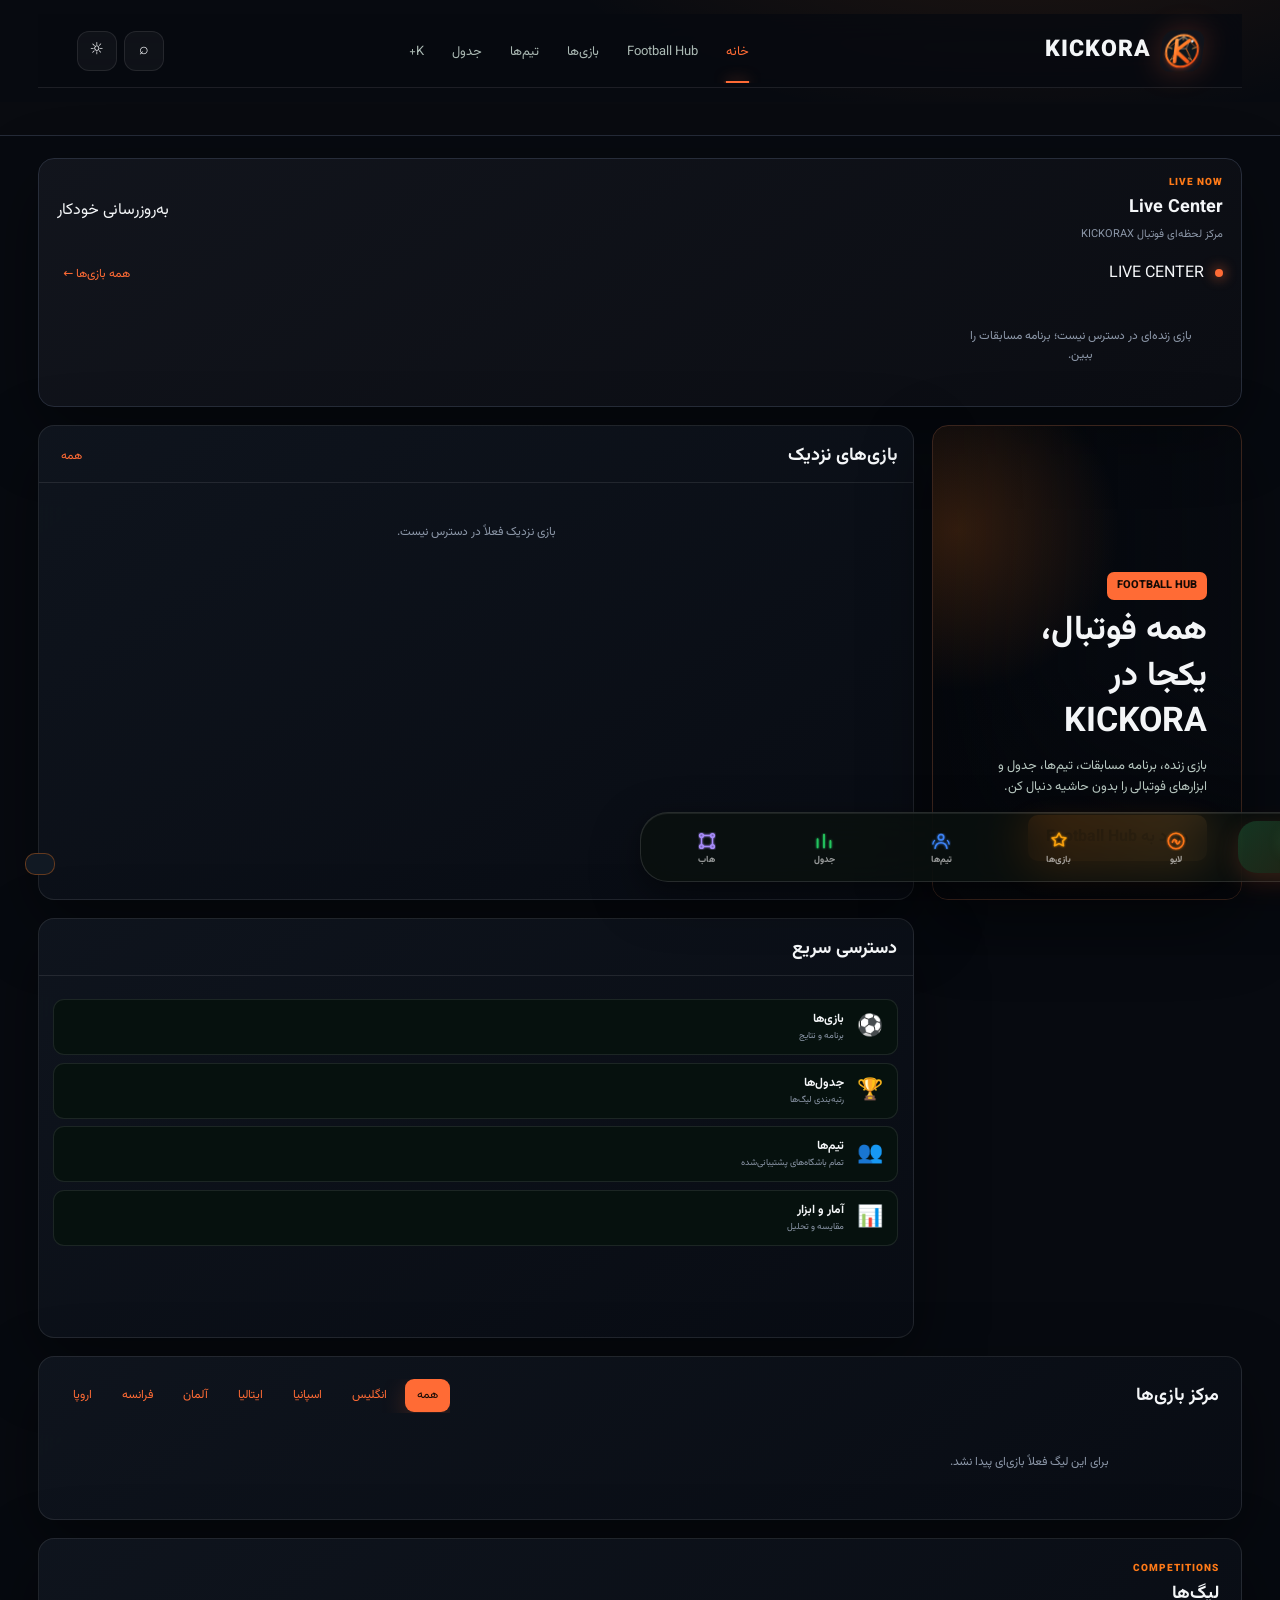
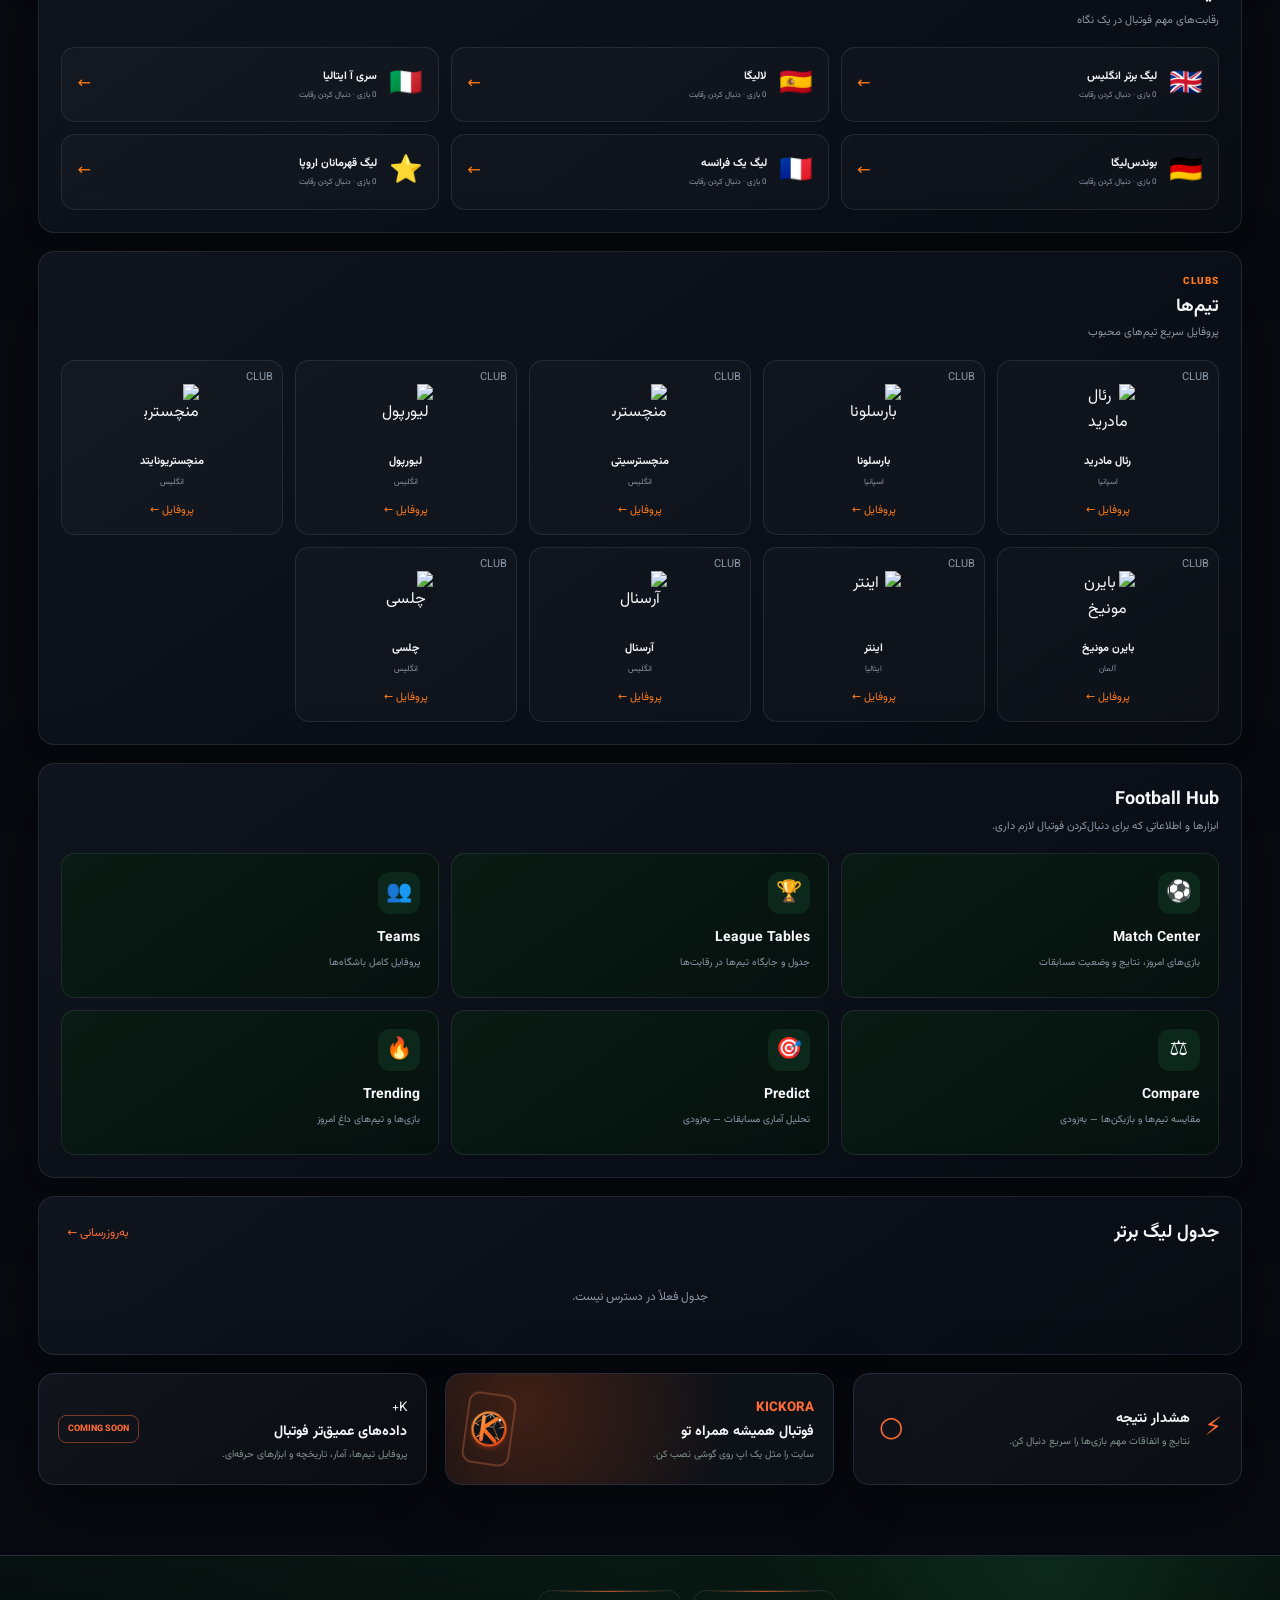
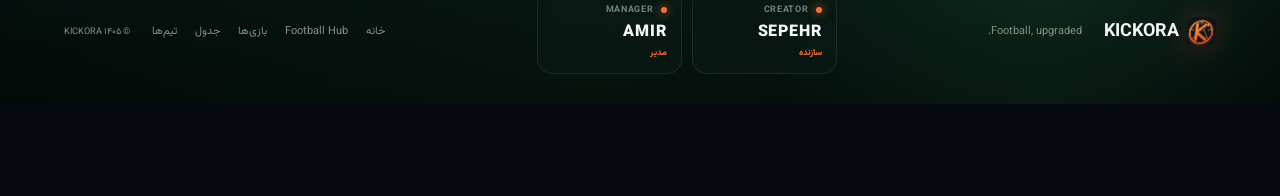
==== commit 66938f70: "Upgrade KICKORA footer with premium SEPEHR creator and AMIR manager credits" ====
--- a/index.html
+++ b/index.html
@@ -1 +1 @@
-<!doctype html><html lang="fa" dir="rtl"><head><meta charset="UTF-8"/><meta name="viewport" content="width=device-width,initial-scale=1.0,viewport-fit=cover"/><meta name="theme-color" content="#080a0f"/><meta name="description" content="KICKORA؛ هاب مدرن فوتبال، نتایج زنده، بازی‌ها، جدول‌ها، تیم‌ها و آمار فوتبال."/><meta name="mobile-web-app-capable" content="yes"/><meta name="apple-mobile-web-app-capable" content="yes"/><meta name="apple-mobile-web-app-status-bar-style" content="black-translucent"/><meta name="apple-mobile-web-app-title" content="KICKORA"/><title>KICKORA | Football Hub</title><link rel="icon" type="image/svg+xml" href="/assets/kickorax-logo.svg"/><link rel="apple-touch-icon" href="/assets/kickorax-logo.svg"/><link rel="manifest" href="/manifest.webmanifest"/><link rel="stylesheet" href="font.css"/><link rel="stylesheet" href="styles.css"/><link rel="stylesheet" href="mobile.css"/><link rel="stylesheet" href="desktop-bottom-nav.css"/><link rel="stylesheet" href="brand.css"/><link rel="stylesheet" href="hub.css"/><link rel="stylesheet" href="clubs/clubs.css"/></head><body><div class="top-ticker"><div class="ticker-track" id="tickerText">در حال دریافت آخرین رویدادهای فوتبال...</div></div><header class="site-header"><a class="brand" href="#home" aria-label="KICKORA"><span class="brand-mark" aria-hidden="true"></span><span class="brand-word">KICKORA</span></a><nav class="main-nav"><a class="active" href="#home">خانه</a><a href="#hub">Football Hub</a><a href="#matches">بازی‌ها</a><a href="#teams">تیم‌ها</a><a href="#tables">جدول</a><a href="#more">K+</a></nav><div class="header-actions"><button id="themeBtn" class="icon-btn" aria-label="تغییر تم">☼</button></div></header><main id="home" class="page-shell"><section class="live-strip"><div class="section-heading"><div><span class="live-dot"></span> LIVE CENTER</div><button data-scroll="#matches">همه بازی‌ها ←</button></div><div id="liveMatches" class="live-grid"><div class="skeleton"></div><div class="skeleton"></div><div class="skeleton"></div><div class="skeleton"></div></div></section><section class="hero-layout"><aside class="side-panel matches-panel"><div class="panel-title"><h2>بازی‌های نزدیک</h2><button data-scroll="#matches">همه</button></div><div id="scoreList" class="score-list"><div class="loading">در حال دریافت...</div></div></aside><article class="hero-card hub-hero" id="heroCard"><div class="hero-content"><span class="news-tag">FOOTBALL HUB</span><h1>همه فوتبال، یکجا در KICKORA</h1><p>بازی زنده، برنامه مسابقات، تیم‌ها، جدول و ابزارهای فوتبالی را بدون حاشیه دنبال کن.</p><button class="primary-btn" data-scroll="#hub">ورود به Football Hub</button></div></article><aside class="side-panel hub-side"><div class="panel-title"><h2>دسترسی سریع</h2></div><div class="quick-list"><button data-scroll="#matches"><span>⚽</span><b>بازی‌ها</b><small>برنامه و نتایج</small></button><button data-scroll="#tables"><span>🏆</span><b>جدول‌ها</b><small>رتبه‌بندی لیگ‌ها</small></button><button data-scroll="#teams"><span>👥</span><b>تیم‌ها</b><small>تمام باشگاه‌های پشتیبانی‌شده</small></button><button data-scroll="#hub"><span>📊</span><b>آمار و ابزار</b><small>مقایسه و تحلیل</small></button></div></aside></section><section id="matches" class="content-section"><div class="section-heading"><h2>مرکز بازی‌ها</h2><div class="filter-row"><button class="filter active" data-league="all">همه</button><button class="filter" data-league="eng.1">انگلیس</button><button class="filter" data-league="esp.1">اسپانیا</button><button class="filter" data-league="ita.1">ایتالیا</button><button class="filter" data-league="ger.1">آلمان</button><button class="filter" data-league="fra.1">فرانسه</button><button class="filter" data-league="uefa.champions">اروپا</button></div></div><div id="allMatches" class="match-center"><div class="empty-state">در حال دریافت برنامه بازی‌ها...</div></div></section><section id="teams" class="content-section"><div class="section-heading"><div><div class="section-kicker">CLUBS</div><h2>تیم‌ها</h2><p class="section-subtitle">تمام تیم‌های پشتیبانی‌شده در لیگ‌های KICKORA</p></div><a href="/clubs/" class="section-link">صفحه کامل تیم‌ها ←</a></div><div class="teams-row" id="teamsRow"></div></section><section id="hub" class="content-section football-hub"><div class="section-heading"><div><h2>Football Hub</h2><p class="section-subtitle">ابزارها و اطلاعاتی که برای دنبال‌کردن فوتبال لازم داری.</p></div></div><div class="hub-grid"><button class="hub-card" data-scroll="#matches"><span class="hub-icon">⚽</span><strong>Match Center</strong><small>بازی‌های امروز، نتایج و وضعیت مسابقات</small></button><button class="hub-card" data-scroll="#tables"><span class="hub-icon">🏆</span><strong>League Tables</strong><small>جدول و جایگاه تیم‌ها در رقابت‌ها</small></button><button class="hub-card" data-scroll="#teams"><span class="hub-icon">👥</span><strong>Teams</strong><small>پروفایل کامل باشگاه‌ها</small></button><button class="hub-card" id="compareBtn"><span class="hub-icon">⚖️</span><strong>Compare</strong><small>مقایسه تیم‌ها و بازیکن‌ها — به‌زودی</small></button><button class="hub-card" id="predictBtn"><span class="hub-icon">🎯</span><strong>Predict</strong><small>تحلیل آماری مسابقات — به‌زودی</small></button><button class="hub-card" id="trendingBtn"><span class="hub-icon">🔥</span><strong>Trending</strong><small>بازی‌ها و تیم‌های داغ امروز</small></button></div></section><section id="tables" class="content-section table-section"><div class="section-heading"><h2>جدول لیگ برتر</h2><button data-scroll="#tables">به‌روزرسانی ←</button></div><div id="standings" class="standings"></div></section><section id="more" class="more-grid"><div class="feature-card"><div class="feature-icon">⚡</div><div><h3>هشدار نتیجه</h3><p>نتایج و اتفاقات مهم بازی‌ها را سریع دنبال کن.</p></div><button class="toggle" id="alertToggle" aria-label="فعال کردن اعلان">○</button></div><div class="feature-card app-card"><div><small>KICKORA</small><h3>فوتبال همیشه همراه تو</h3><p>سایت را مثل یک اپ روی گوشی نصب کن.</p></div><div class="phone"><img src="/assets/kickorax-logo.svg" alt="KICKORA"/></div></div><div class="feature-card"><div><small>K+</small><h3>داده‌های عمیق‌تر فوتبال</h3><p>پروفایل تیم‌ها، آمار، تاریخچه و ابزارهای حرفه‌ای.</p></div><span class="plus-badge">COMING SOON</span></div></section></main><footer><div class="footer-brand"><span class="brand-mark small" aria-hidden="true"></span><strong>KICKORA</strong></div><p>Football, upgraded.</p><div class="footer-links"><a href="#home">خانه</a><a href="#hub">Football Hub</a><a href="#matches">بازی‌ها</a><a href="#tables">جدول</a><a href="/clubs/">تیم‌ها</a></div><small>© ۱۴۰۵ KICKORA</small></footer><nav class="mobile-bottom-nav" aria-label="ناوبری اصلی"><a class="mobile-nav-item active" href="#home"><img src="/assets/mobile-nav-home.svg" alt=""/><span>خانه</span></a><a class="mobile-nav-item" href="#matches"><img src="/assets/mobile-nav-live.svg" alt=""/><span>لایو</span></a><a class="mobile-nav-item" href="#matches"><img src="/assets/mobile-nav-matches.svg" alt=""/><span>بازی‌ها</span></a><a class="mobile-nav-item" href="#teams"><img src="/assets/mobile-nav-teams.svg" alt=""/><span>تیم‌ها</span></a><a class="mobile-nav-item" href="#tables"><img src="/assets/mobile-nav-tables.svg" alt=""/><span>جدول</span></a><a class="mobile-nav-item" href="#hub"><img src="/assets/mobile-nav-hub.svg" alt=""/><span>هاب</span></a></nav><div id="toast" class="toast"></div><script src="app-fixed.js"></script><script src="clubs.js"></script><script src="live-refresh.js"></script><script src="pwa.js"></script><script>document.querySelectorAll('.mobile-nav-item').forEach(item=>item.addEventListener('click',()=>{document.querySelectorAll('.mobile-nav-item').forEach(x=>x.classList.remove('active'));item.classList.add('active')}));</script></body></html>+<!doctype html><html lang="fa" dir="rtl"><head><meta charset="UTF-8"/><meta name="viewport" content="width=device-width,initial-scale=1.0,viewport-fit=cover"/><meta name="theme-color" content="#080a0f"/><meta name="description" content="KICKORA؛ هاب مدرن فوتبال، نتایج زنده، بازی‌ها، جدول‌ها، تیم‌ها و آمار فوتبال."/><meta name="mobile-web-app-capable" content="yes"/><meta name="apple-mobile-web-app-capable" content="yes"/><meta name="apple-mobile-web-app-status-bar-style" content="black-translucent"/><meta name="apple-mobile-web-app-title" content="KICKORA"/><title>KICKORA | Football Hub</title><link rel="icon" type="image/svg+xml" href="/assets/kickorax-logo.svg"/><link rel="apple-touch-icon" href="/assets/kickorax-logo.svg"/><link rel="manifest" href="/manifest.webmanifest"/><link rel="stylesheet" href="font.css"/><link rel="stylesheet" href="styles.css"/><link rel="stylesheet" href="mobile.css"/><link rel="stylesheet" href="desktop-bottom-nav.css"/><link rel="stylesheet" href="brand.css"/><link rel="stylesheet" href="hub.css"/><link rel="stylesheet" href="clubs/clubs.css"/><link rel="stylesheet" href="footer-credits.css"/></head><body><div class="top-ticker"><div class="ticker-track" id="tickerText">در حال دریافت آخرین رویدادهای فوتبال...</div></div><header class="site-header"><a class="brand" href="#home" aria-label="KICKORA"><span class="brand-mark" aria-hidden="true"></span><span class="brand-word">KICKORA</span></a><nav class="main-nav"><a class="active" href="#home">خانه</a><a href="#hub">Football Hub</a><a href="#matches">بازی‌ها</a><a href="#teams">تیم‌ها</a><a href="#tables">جدول</a><a href="#more">K+</a></nav><div class="header-actions"><button id="themeBtn" class="icon-btn" aria-label="تغییر تم">☼</button></div></header><main id="home" class="page-shell"><section class="live-strip"><div class="section-heading"><div><span class="live-dot"></span> LIVE CENTER</div><button data-scroll="#matches">همه بازی‌ها ←</button></div><div id="liveMatches" class="live-grid"><div class="skeleton"></div><div class="skeleton"></div><div class="skeleton"></div><div class="skeleton"></div></div></section><section class="hero-layout"><aside class="side-panel matches-panel"><div class="panel-title"><h2>بازی‌های نزدیک</h2><button data-scroll="#matches">همه</button></div><div id="scoreList" class="score-list"><div class="loading">در حال دریافت...</div></div></aside><article class="hero-card hub-hero" id="heroCard"><div class="hero-content"><span class="news-tag">FOOTBALL HUB</span><h1>همه فوتبال، یکجا در KICKORA</h1><p>بازی زنده، برنامه مسابقات، تیم‌ها، جدول و ابزارهای فوتبالی را بدون حاشیه دنبال کن.</p><button class="primary-btn" data-scroll="#hub">ورود به Football Hub</button></div></article><aside class="side-panel hub-side"><div class="panel-title"><h2>دسترسی سریع</h2></div><div class="quick-list"><button data-scroll="#matches"><span>⚽</span><b>بازی‌ها</b><small>برنامه و نتایج</small></button><button data-scroll="#tables"><span>🏆</span><b>جدول‌ها</b><small>رتبه‌بندی لیگ‌ها</small></button><button data-scroll="#teams"><span>👥</span><b>تیم‌ها</b><small>تمام باشگاه‌های پشتیبانی‌شده</small></button><button data-scroll="#hub"><span>📊</span><b>آمار و ابزار</b><small>مقایسه و تحلیل</small></button></div></aside></section><section id="matches" class="content-section"><div class="section-heading"><h2>مرکز بازی‌ها</h2><div class="filter-row"><button class="filter active" data-league="all">همه</button><button class="filter" data-league="eng.1">انگلیس</button><button class="filter" data-league="esp.1">اسپانیا</button><button class="filter" data-league="ita.1">ایتالیا</button><button class="filter" data-league="ger.1">آلمان</button><button class="filter" data-league="fra.1">فرانسه</button><button class="filter" data-league="uefa.champions">اروپا</button></div></div><div id="allMatches" class="match-center"><div class="empty-state">در حال دریافت برنامه بازی‌ها...</div></div></section><section id="teams" class="content-section"><div class="section-heading"><div><div class="section-kicker">CLUBS</div><h2>تیم‌ها</h2><p class="section-subtitle">تمام تیم‌های پشتیبانی‌شده در لیگ‌های KICKORA</p></div><a href="/clubs/" class="section-link">صفحه کامل تیم‌ها ←</a></div><div class="teams-row" id="teamsRow"></div></section><section id="hub" class="content-section football-hub"><div class="section-heading"><div><h2>Football Hub</h2><p class="section-subtitle">ابزارها و اطلاعاتی که برای دنبال‌کردن فوتبال لازم داری.</p></div></div><div class="hub-grid"><button class="hub-card" data-scroll="#matches"><span class="hub-icon">⚽</span><strong>Match Center</strong><small>بازی‌های امروز، نتایج و وضعیت مسابقات</small></button><button class="hub-card" data-scroll="#tables"><span class="hub-icon">🏆</span><strong>League Tables</strong><small>جدول و جایگاه تیم‌ها در رقابت‌ها</small></button><button class="hub-card" data-scroll="#teams"><span class="hub-icon">👥</span><strong>Teams</strong><small>پروفایل کامل باشگاه‌ها</small></button><button class="hub-card" id="compareBtn"><span class="hub-icon">⚖️</span><strong>Compare</strong><small>مقایسه تیم‌ها و بازیکن‌ها — به‌زودی</small></button><button class="hub-card" id="predictBtn"><span class="hub-icon">🎯</span><strong>Predict</strong><small>تحلیل آماری مسابقات — به‌زودی</small></button><button class="hub-card" id="trendingBtn"><span class="hub-icon">🔥</span><strong>Trending</strong><small>بازی‌ها و تیم‌های داغ امروز</small></button></div></section><section id="tables" class="content-section table-section"><div class="section-heading"><h2>جدول لیگ برتر</h2><button data-scroll="#tables">به‌روزرسانی ←</button></div><div id="standings" class="standings"></div></section><section id="more" class="more-grid"><div class="feature-card"><div class="feature-icon">⚡</div><div><h3>هشدار نتیجه</h3><p>نتایج و اتفاقات مهم بازی‌ها را سریع دنبال کن.</p></div><button class="toggle" id="alertToggle" aria-label="فعال کردن اعلان">○</button></div><div class="feature-card app-card"><div><small>KICKORA</small><h3>فوتبال همیشه همراه تو</h3><p>سایت را مثل یک اپ روی گوشی نصب کن.</p></div><div class="phone"><img src="/assets/kickorax-logo.svg" alt="KICKORA"/></div></div><div class="feature-card"><div><small>K+</small><h3>داده‌های عمیق‌تر فوتبال</h3><p>پروفایل تیم‌ها، آمار، تاریخچه و ابزارهای حرفه‌ای.</p></div><span class="plus-badge">COMING SOON</span></div></section></main><footer><div class="footer-brand"><span class="brand-mark small" aria-hidden="true"></span><strong>KICKORA</strong></div><p>Football, upgraded.</p><div class="footer-credits" aria-label="تیم KICKORA"><div class="footer-credit"><span class="footer-credit-label"><i></i> CREATOR</span><strong class="footer-credit-name">SEPEHR</strong><span class="footer-credit-role">سازنده</span></div><div class="footer-credit"><span class="footer-credit-label"><i></i> MANAGER</span><strong class="footer-credit-name">AMIR</strong><span class="footer-credit-role">مدیر</span></div></div><div class="footer-links"><a href="#home">خانه</a><a href="#hub">Football Hub</a><a href="#matches">بازی‌ها</a><a href="#tables">جدول</a><a href="/clubs/">تیم‌ها</a></div><small>© ۱۴۰۵ KICKORA</small></footer><nav class="mobile-bottom-nav" aria-label="ناوبری اصلی"><a class="mobile-nav-item active" href="#home"><img src="/assets/mobile-nav-home.svg" alt=""/><span>خانه</span></a><a class="mobile-nav-item" href="#matches"><img src="/assets/mobile-nav-live.svg" alt=""/><span>لایو</span></a><a class="mobile-nav-item" href="#matches"><img src="/assets/mobile-nav-matches.svg" alt=""/><span>بازی‌ها</span></a><a class="mobile-nav-item" href="#teams"><img src="/assets/mobile-nav-teams.svg" alt=""/><span>تیم‌ها</span></a><a class="mobile-nav-item" href="#tables"><img src="/assets/mobile-nav-tables.svg" alt=""/><span>جدول</span></a><a class="mobile-nav-item" href="#hub"><img src="/assets/mobile-nav-hub.svg" alt=""/><span>هاب</span></a></nav><div id="toast" class="toast"></div><script src="app-fixed.js"></script><script src="clubs.js"></script><script src="live-refresh.js"></script><script src="pwa.js"></script><script>document.querySelectorAll('.mobile-nav-item').forEach(item=>item.addEventListener('click',()=>{document.querySelectorAll('.mobile-nav-item').forEach(x=>x.classList.remove('active'));item.classList.add('active')}));</script></body></html>
--- a/styles.css
+++ b/styles.css
@@ -1,2 +1,7 @@
-:root{--bg:#040b09;--surface:#07130f;--surface2:#0a1914;--line:#173028;--text:#f2f7f4;--muted:#8ea39b;--green:#42e681;--green2:#1fc86b;--danger:#ff5d69;--shadow:0 18px 50px rgba(0,0,0,.28);--radius:16px}*{box-sizing:border-box}html{scroll-behavior:smooth}body{margin:0;background:radial-gradient(circle at 50% -10%,#123226 0,#06100d 32%,var(--bg) 70%);color:var(--text);font-family:Vazirmatn,system-ui,sans-serif;line-height:1.6}button,a{font:inherit}button{cursor:pointer}a{color:inherit;text-decoration:none}.top-ticker{height:34px;background:#06110d;border-bottom:1px solid var(--line);overflow:hidden;color:#a8b9b2;font-size:12px}.ticker-track{height:100%;display:flex;align-items:center;white-space:nowrap;animation:ticker 34s linear infinite;padding-right:100%}.ticker-track span{margin:0 35px}.ticker-track b{color:var(--green)}@keyframes ticker{to{transform:translateX(-100%)}}.site-header{position:sticky;top:0;z-index:20;height:74px;background:rgba(4,11,9,.88);backdrop-filter:blur(20px);border-bottom:1px solid var(--line);display:flex;align-items:center;gap:28px;padding:0 3vw}.brand{display:flex;align-items:center;gap:9px;min-width:190px;font-size:23px;font-weight:900;letter-spacing:.5px}.brand img{width:42px;height:42px;object-fit:contain}.main-nav{display:flex;align-items:center;gap:4px;flex:1;justify-content:center}.main-nav a{padding:24px 12px 21px;font-size:13px;color:#aab9b3;position:relative;white-space:nowrap}.main-nav a:hover,.main-nav a.active{color:var(--green)}.main-nav a.active:after{content:"";position:absolute;bottom:0;right:12px;left:12px;height:2px;background:var(--green);box-shadow:0 0 12px var(--green)}.header-actions{display:flex;gap:7px}.icon-btn{width:40px;height:40px;border:1px solid var(--line);border-radius:12px;background:#091712;color:#c6d3ce}.page-shell{width:min(1440px,94vw);margin:auto;padding:22px 0 70px}.live-strip,.side-panel,.content-section,.feature-card{background:linear-gradient(145deg,rgba(9,24,18,.98),rgba(5,15,12,.98));border:1px solid var(--line);border-radius:var(--radius);box-shadow:var(--shadow)}.live-strip{padding:16px 18px;margin-bottom:18px}.section-heading,.panel-title{display:flex;align-items:center;justify-content:space-between;gap:15px;margin-bottom:15px}.section-heading h2,.panel-title h2{margin:0;font-size:18px}.section-heading button,.panel-title button{border:0;background:none;color:var(--green);font-size:12px}.live-dot{display:inline-block;width:8px;height:8px;border-radius:50%;background:var(--green);box-shadow:0 0 12px var(--green);margin-left:7px}.live-grid{display:grid;grid-template-columns:repeat(4,1fr);gap:10px}.live-item{border:1px solid var(--line);border-radius:12px;padding:10px 12px;display:grid;grid-template-columns:1fr auto 1fr;align-items:center;gap:8px;min-height:75px;background:#06110e}.live-item .team:last-child{text-align:left}.team{font-size:12px;min-width:0}.team strong{display:block;font-size:13px}.live-team-head{display:flex;align-items:center;gap:7px;min-width:0}.live-team-head strong{overflow:hidden;text-overflow:ellipsis;white-space:nowrap}.live-team-head-away{justify-content:flex-start}.live-team-logo{width:32px;height:32px;flex:0 0 32px;object-fit:contain;display:block;filter:drop-shadow(0 2px 5px rgba(0,0,0,.3))}.score{font-weight:800;font-size:19px;text-align:center;white-space:nowrap}.score small{display:block;color:var(--green);font-size:10px}.hero-layout{display:grid;grid-template-columns:250px minmax(0,1fr) 290px;gap:18px;direction:ltr}.hero-layout>*{direction:rtl}.side-panel{overflow:hidden}.panel-title{padding:16px 16px 11px;border-bottom:1px solid var(--line)}.score-list{padding:0 14px}.score-row{display:grid;grid-template-columns:1fr 54px 1fr;align-items:center;gap:5px;padding:13px 0;border-bottom:1px solid #10231d;font-size:11px}.score-row .home{text-align:right}.score-row .away{text-align:left}.score-num{text-align:center;font-weight:800}.score-num small{display:block;color:var(--green);font-weight:500}.hero-card{min-height:420px;border:1px solid #1a3b2d;border-radius:var(--radius);overflow:hidden;position:relative;background:linear-gradient(90deg,rgba(3,10,8,.95) 0%,rgba(3,10,8,.72) 45%,rgba(3,10,8,.15)),url('https://images.unsplash.com/photo-1579952363873-27f3bade9f55?auto=format&fit=crop&w=1400&q=85') center/cover}.hero-card:after{content:"";position:absolute;inset:0;background:linear-gradient(0deg,rgba(3,10,8,.9),transparent 45%);pointer-events:none}.hero-content{position:absolute;z-index:1;right:34px;left:35%;bottom:34px}.news-tag{display:inline-block;background:var(--green);color:#031008;font-size:11px;font-weight:800;padding:5px 10px;border-radius:7px;margin-bottom:9px}.hero-content h1{font-size:34px;line-height:1.35;margin:0 0 10px;max-width:650px}.hero-content p{color:#b8c8c1;margin:0 0 18px;max-width:620px;font-size:13px}.primary-btn{border:0;border-radius:10px;padding:10px 18px;background:var(--green);color:#041008;font-weight:800}.latest-list{padding:0 14px}.latest-item{display:grid;grid-template-columns:74px 1fr;gap:10px;padding:11px 0;border-bottom:1px solid #10231d}.latest-item img{width:74px;height:58px;border-radius:8px;object-fit:cover;background:#10231d}.latest-item h3{font-size:11px;line-height:1.6;margin:0 0 4px}.latest-item small{font-size:9px;color:#758b83}.loading,.empty-state{color:var(--muted);padding:25px;text-align:center;font-size:12px}.content-section{padding:20px;margin-top:18px}.filter-row{display:flex;gap:6px;overflow:auto}.filter,.tab{background:#0a1914;border:1px solid var(--line);color:#9eb0a9;border-radius:9px;padding:7px 12px;font-size:11px;white-space:nowrap}.filter.active,.tab.active{color:#06110d;background:var(--green);border-color:var(--green)}.match-center{display:grid;grid-template-columns:repeat(3,1fr);gap:10px}.match-card{border:1px solid var(--line);background:#06110e;border-radius:12px;padding:13px}.match-meta{display:flex;justify-content:space-between;color:#71857d;font-size:9px;margin-bottom:11px}.match-teams{display:grid;grid-template-columns:1fr 45px 1fr;align-items:center;text-align:center}.match-teams .club:first-child{text-align:right}.match-teams .club:last-child{text-align:left}.club{font-size:11px}.club strong{display:block;font-size:13px}.club img{width:27px;height:27px;object-fit:contain;vertical-align:middle;margin:0 4px}.match-score{font-size:18px;font-weight:900}.match-score small{display:block;font-size:9px;color:var(--green)}.teams-row{display:flex;gap:10px;overflow:auto;padding-bottom:2px}.team-card{min-width:105px;border:1px solid var(--line);border-radius:12px;background:#06110e;padding:15px 10px;text-align:center}.team-card img{width:52px;height:52px;object-fit:contain;margin-bottom:7px}.team-card span{font-size:11px;display:block}.two-column{display:grid;grid-template-columns:minmax(0,1fr) 330px;gap:18px;align-items:start}.two-column .content-section{height:100%}.news-grid{display:grid;grid-template-columns:repeat(3,1fr);gap:12px}.news-card{border:1px solid var(--line);background:#06110e;border-radius:12px;overflow:hidden}.news-card img{width:100%;height:145px;object-fit:cover;background:#10231d}.news-card-body{padding:12px}.news-card h3{font-size:13px;line-height:1.7;margin:0 0 7px}.news-card p{font-size:10px;color:#83958e;margin:0 0 9px}.news-meta{display:flex;justify-content:space-between;color:#6f837b;font-size:9px}.standings{overflow:hidden}.table-row{display:grid;grid-template-columns:24px 1fr 35px 35px 35px;gap:5px;padding:10px 4px;border-bottom:1px solid #10231d;font-size:10px;align-items:center}.table-row.head{color:#687d74;font-size:9px}.table-row strong{font-size:11px}.rank{color:var(--green);font-weight:800}.video-grid{display:grid;grid-template-columns:1.6fr 1fr 1fr;gap:12px}.video-card{height:210px;border-radius:13px;overflow:hidden;position:relative;background:center/cover;min-width:0}.video-card:after{content:"";position:absolute;inset:0;background:linear-gradient(0deg,rgba(0,0,0,.9),transparent 60%)}.play{position:absolute;top:15px;right:15px;width:42px;height:42px;border-radius:50%;display:grid;place-items:center;background:rgba(4,15,10,.75);border:1px solid #315d47;color:var(--green);z-index:2}.video-card h3{position:absolute;z-index:2;right:15px;left:15px;bottom:13px;margin:0;font-size:13px}.gallery-grid{display:grid;grid-template-columns:repeat(4,1fr);gap:10px}.gallery-item{height:150px;border-radius:12px;background:center/cover;position:relative;overflow:hidden}.gallery-item span{position:absolute;bottom:0;right:0;left:0;padding:18px 10px 8px;background:linear-gradient(transparent,rgba(0,0,0,.9));font-size:10px}.more-grid{display:grid;grid-template-columns:repeat(3,1fr);gap:18px;margin-top:18px}.feature-card{padding:19px;display:flex;align-items:center;gap:15px;min-height:105px}.feature-card h3{margin:0;font-size:14px}.feature-card p{margin:4px 0 0;color:#81948b;font-size:10px}.feature-icon{font-size:25px;color:var(--green)}.toggle{margin-right:auto;border:0;background:none;color:var(--green);font-size:28px}.app-card{background:radial-gradient(circle at 20% 30%,#173d2a,#06120e 65%)}.app-card small{color:var(--green);font-weight:800}.phone{margin-right:auto;width:48px;height:72px;border:2px solid #3a6952;border-radius:11px;display:grid;place-items:center;color:var(--green);font-size:24px;font-weight:900;transform:rotate(8deg)}.plus-badge{margin-right:auto;border:1px solid #2c6949;color:var(--green);padding:6px 9px;border-radius:8px;font-size:9px;font-weight:800}footer{border-top:1px solid var(--line);padding:28px 5vw;display:flex;align-items:center;gap:25px;color:#7f928a;font-size:11px}footer .footer-brand{display:flex;align-items:center;gap:7px;color:var(--text);font-size:18px}.footer-brand img{width:30px;height:30px;object-fit:contain}.footer-links{display:flex;gap:18px;margin-right:auto}.search-modal{position:fixed;inset:0;z-index:100;background:rgba(0,0,0,.7);backdrop-filter:blur(12px);display:grid;place-items:start center;padding-top:13vh}.search-box{width:min(700px,92vw);background:#07130f;border:1px solid #24513b;border-radius:18px;padding:24px;box-shadow:var(--shadow);position:relative}.search-box>button{position:absolute;left:18px;top:15px;background:none;border:0;color:#9db1a9;font-size:26px}.search-box h2{margin:0 0 15px;font-size:18px}.search-box input{width:100%;background:#04100c;border:1px solid var(--line);border-radius:11px;color:white;padding:13px;outline:none}.search-result{padding:12px;border-bottom:1px solid var(--line);font-size:12px}.toast{position:fixed;bottom:25px;left:25px;background:#0b2017;color:#dff9ea;border:1px solid #2b6d4b;padding:10px 14px;border-radius:10px;transform:translateY(90px);opacity:0;transition:.25s;z-index:101;font-size:11px}.toast.show{transform:translateY(0);opacity:1}.skeleton{height:75px;border-radius:12px;background:linear-gradient(90deg,#07130f,#0c1e17,#07130f);background-size:200% 100%;animation:shimmer 1.3s infinite}@keyframes shimmer{to{background-position:-200% 0}}@media(max-width:1150px){.hero-layout{grid-template-columns:220px minmax(0,1fr)}.news-panel{display:none}.main-nav{gap:0}.main-nav a{padding-inline:8px}.live-grid{grid-template-columns:repeat(2,1fr)}}@media(max-width:820px){.site-header{height:62px;padding:0 14px}.brand{min-width:auto;font-size:19px}.brand img{width:34px;height:34px}.main-nav{display:none}.page-shell{width:94vw;padding-top:14px}.hero-layout{display:block}.matches-panel{display:none}.hero-card{min-height:390px;margin-bottom:14px}.hero-content{right:22px;left:22px;bottom:24px}.hero-content h1{font-size:26px}.match-center{grid-template-columns:1fr}.two-column{grid-template-columns:1fr}.news-grid{grid-template-columns:1fr 1fr}.video-grid{grid-template-columns:1fr 1fr}.video-card:first-child{grid-column:1/-1}.gallery-grid{grid-template-columns:1fr 1fr}.more-grid{grid-template-columns:1fr}footer{flex-wrap:wrap}.footer-links{order:3;width:100%;margin:0}.live-grid{grid-template-columns:1fr}.content-section{padding:15px}.section-heading h2{font-size:16px}}@media(max-width:520px){.news-grid{grid-template-columns:1fr}.video-grid{grid-template-columns:1fr}.video-card:first-child{grid-column:auto}.gallery-grid{grid-template-columns:1fr 1fr}.gallery-item{height:125px}.hero-card{min-height:350px}.hero-content h1{font-size:22px}.hero-content p{font-size:11px}.live-item{min-height:68px}.live-team-logo{width:28px;height:28px;flex-basis:28px}.live-team-head{gap:5px}.ticker-track{animation-duration:25s}}
-body.light{--bg:#f4f7f5;--surface:#fff;--surface2:#fff;--line:#d9e5df;--text:#102019;--muted:#60746a;background:#eef4f1}.light .site-header,.light .top-ticker{background:rgba(255,255,255,.88)}.light .live-strip,.light .side-panel,.light .content-section,.light .feature-card{background:#fff;box-shadow:0 12px 35px rgba(18,48,34,.08)}.light .live-item,.light .match-card,.light .team-card,.light .news-card,.light .filter,.light .tab{background:#f7faf8}.light .search-box{background:#fff}.light .search-box input{background:#f4f8f6;color:#102019}+:root{--bg:#040b09;--surface:#07130f;--surface2:#0a1914;--line:#173028;--text:#f2f7f4;--muted:#8ea39b;--green:#42e681;--green2:#1fc86b;--danger:#ff5d69;--shadow:0 18px 50px rgba(0,0,0,.28);--radius:16px}*{box-sizing:border-box}html{scroll-behavior:smooth}body{margin:0;background:radial-gradient(circle at 50% -10%,#123226 0,#06100d 32%,var(--bg) 70%);color:var(--text);font-family:Vazirmatn,system-ui,sans-serif;line-height:1.6}button,a{font:inherit}button{cursor:pointer}a{color:inherit;text-decoration:none}.top-ticker{height:34px;background:#06110d;border-bottom:1px solid var(--line);overflow:hidden;color:#a8b9b2;font-size:12px}.ticker-track{height:100%;display:flex;align-items:center;white-space:nowrap;animation:ticker 34s linear infinite;padding-right:100%}.ticker-track span{margin:0 35px}.ticker-track b{color:var(--green)}@keyframes ticker{to{transform:translateX(-100%)}}.site-header{position:sticky;top:0;z-index:20;height:74px;background:rgba(4,11,9,.88);backdrop-filter:blur(20px);border-bottom:1px solid var(--line);display:flex;align-items:center;gap:28px;padding:0 3vw}.brand{display:flex;align-items:center;gap:9px;min-width:190px;font-size:23px;font-weight:900;letter-spacing:.5px}.brand img{width:42px;height:42px;object-fit:contain}.main-nav{display:flex;align-items:center;gap:4px;flex:1;justify-content:center}.main-nav a{padding:24px 12px 21px;font-size:13px;color:#aab9b3;position:relative;white-space:nowrap}.main-nav a:hover,.main-nav a.active{color:var(--green)}.main-nav a.active:after{content:"";position:absolute;bottom:0;right:12px;left:12px;height:2px;background:var(--green);box-shadow:0 0 12px var(--green)}.header-actions{display:flex;gap:7px}.icon-btn{width:40px;height:40px;border:1px solid var(--line);border-radius:12px;background:#091712;color:#c6d3ce}.page-shell{width:min(1440px,94vw);margin:auto;padding:22px 0 70px}.live-strip,.side-panel,.content-section,.feature-card{background:linear-gradient(145deg,rgba(9,24,18,.98),rgba(5,15,12,.98));border:1px solid var(--line);border-radius:var(--radius);box-shadow:var(--shadow)}.live-strip{padding:16px 18px;margin-bottom:18px}.section-heading,.panel-title{display:flex;align-items:center;justify-content:space-between;gap:15px;margin-bottom:15px}.section-heading h2,.panel-title h2{margin:0;font-size:18px}.section-heading button,.panel-title button{border:0;background:none;color:var(--green);font-size:12px}.live-dot{display:inline-block;width:8px;height:8px;border-radius:50%;background:var(--green);box-shadow:0 0 12px var(--green);margin-left:7px}.live-grid{display:grid;grid-template-columns:repeat(4,1fr);gap:10px}.live-item{border:1px solid var(--line);border-radius:12px;padding:10px 12px;display:grid;grid-template-columns:1fr auto 1fr;align-items:center;gap:8px;min-height:75px;background:#06110e}.live-item .team:last-child{text-align:left}.team{font-size:12px;min-width:0}.team strong{display:block;font-size:13px}.live-team-head{display:flex;align-items:center;gap:7px;min-width:0}.live-team-head strong{overflow:hidden;text-overflow:ellipsis;white-space:nowrap}.live-team-head-away{justify-content:flex-start}.live-team-logo{width:32px;height:32px;flex:0 0 32px;object-fit:contain;display:block;filter:drop-shadow(0 2px 5px rgba(0,0,0,.3))}.score{font-weight:800;font-size:19px;text-align:center;white-space:nowrap}.score small{display:block;color:var(--green);font-size:10px}.hero-layout{display:grid;grid-template-columns:250px minmax(0,1fr) 290px;gap:18px;direction:ltr}.hero-layout>*{direction:rtl}.side-panel{overflow:hidden}.panel-title{padding:16px 16px 11px;border-bottom:1px solid var(--line)}.score-list{padding:0 14px}.score-row{display:grid;grid-template-columns:1fr 54px 1fr;align-items:center;gap:5px;padding:13px 0;border-bottom:1px solid #10231d;font-size:11px}.score-row .home{text-align:right}.score-row .away{text-align:left}.score-num{text-align:center;font-weight:800}.score-num small{display:block;color:var(--green);font-weight:500}.hero-card{min-height:420px;border:1px solid #1a3b2d;border-radius:var(--radius);overflow:hidden;position:relative;background:linear-gradient(90deg,rgba(3,10,8,.95) 0%,rgba(3,10,8,.72) 45%,rgba(3,10,8,.15)),url('https://images.unsplash.com/photo-1579952363873-27f3bade9f55?auto=format&fit=crop&w=1400&q=85') center/cover}.hero-card:after{content:"";position:absolute;inset:0;background:linear-gradient(0deg,rgba(3,10,8,.9),transparent 45%);pointer-events:none}.hero-content{position:absolute;z-index:1;right:34px;left:35%;bottom:34px}.news-tag{display:inline-block;background:var(--green);color:#031008;font-size:11px;font-weight:800;padding:5px 10px;border-radius:7px;margin-bottom:9px}.hero-content h1{font-size:34px;line-height:1.35;margin:0 0 10px;max-width:650px}.hero-content p{color:#b8c8c1;margin:0 0 18px;max-width:620px;font-size:13px}.primary-btn{border:0;border-radius:10px;padding:10px 18px;background:var(--green);color:#041008;font-weight:800}.latest-list{padding:0 14px}.latest-item{display:grid;grid-template-columns:74px 1fr;gap:10px;padding:11px 0;border-bottom:1px solid #10231d}.latest-item img{width:74px;height:58px;border-radius:8px;object-fit:cover;background:#10231d}.latest-item h3{font-size:11px;line-height:1.6;margin:0 0 4px}.latest-item small{font-size:9px;color:#758b83}.loading,.empty-state{color:var(--muted);padding:25px;text-align:center;font-size:12px}.content-section{padding:20px;margin-top:18px}.filter-row{display:flex;gap:6px;overflow:auto}.filter,.tab{background:#0a1914;border:1px solid var(--line);color:#9eb0a9;border-radius:9px;padding:7px 12px;font-size:11px;white-space:nowrap}.filter.active,.tab.active{color:#06110d;background:var(--green);border-color:var(--green)}.match-center{display:grid;grid-template-columns:repeat(3,1fr);gap:10px}.match-card{border:1px solid var(--line);background:#06110e;border-radius:12px;padding:13px}.match-meta{display:flex;justify-content:space-between;color:#71857d;font-size:9px;margin-bottom:11px}.match-teams{display:grid;grid-template-columns:1fr 45px 1fr;align-items:center;text-align:center}.match-teams .club:first-child{text-align:right}.match-teams .club:last-child{text-align:left}.club{font-size:11px}.club strong{display:block;font-size:13px}.club img{width:27px;height:27px;object-fit:contain;vertical-align:middle;margin:0 4px}.match-score{font-size:18px;font-weight:900}.match-score small{display:block;font-size:9px;color:var(--green)}.teams-row{display:flex;gap:10px;overflow:auto;padding-bottom:2px}.team-card{min-width:105px;border:1px solid var(--line);border-radius:12px;background:#06110e;padding:15px 10px;text-align:center}.team-card img{width:52px;height:52px;object-fit:contain;margin-bottom:7px}.team-card span{font-size:11px;display:block}.two-column{display:grid;grid-template-columns:minmax(0,1fr) 330px;gap:18px;align-items:start}.two-column .content-section{height:100%}.news-grid{display:grid;grid-template-columns:repeat(3,1fr);gap:12px}.news-card{border:1px solid var(--line);background:#06110e;border-radius:12px;overflow:hidden}.news-card img{width:100%;height:145px;object-fit:cover;background:#10231d}.news-card-body{padding:12px}.news-card h3{font-size:13px;line-height:1.7;margin:0 0 7px}.news-card p{font-size:10px;color:#83958e;margin:0 0 9px}.news-meta{display:flex;justify-content:space-between;color:#6f837b;font-size:9px}.standings{overflow:hidden}.table-row{display:grid;grid-template-columns:24px 1fr 35px 35px 35px;gap:5px;padding:10px 4px;border-bottom:1px solid #10231d;font-size:10px;align-items:center}.table-row.head{color:#687d74;font-size:9px}.table-row strong{font-size:11px}.rank{color:var(--green);font-weight:800}.video-grid{display:grid;grid-template-columns:1.6fr 1fr 1fr;gap:12px}.video-card{height:210px;border-radius:13px;overflow:hidden;position:relative;background:center/cover;min-width:0}.video-card:after{content:"";position:absolute;inset:0;background:linear-gradient(0deg,rgba(0,0,0,.9),transparent 60%)}.play{position:absolute;top:15px;right:15px;width:42px;height:42px;border-radius:50%;display:grid;place-items:center;background:rgba(4,15,10,.75);border:1px solid #315d47;color:var(--green);z-index:2}.video-card h3{position:absolute;z-index:2;right:15px;left:15px;bottom:13px;margin:0;font-size:13px}.gallery-grid{display:grid;grid-template-columns:repeat(4,1fr);gap:10px}.gallery-item{height:150px;border-radius:12px;background:center/cover;position:relative;overflow:hidden}.gallery-item span{position:absolute;bottom:0;right:0;left:0;padding:18px 10px 8px;background:linear-gradient(transparent,rgba(0,0,0,.9));font-size:10px}.more-grid{display:grid;grid-template-columns:repeat(3,1fr);gap:18px;margin-top:18px}.feature-card{padding:19px;display:flex;align-items:center;gap:15px;min-height:105px}.feature-card h3{margin:0;font-size:14px}.feature-card p{margin:4px 0 0;color:#81948b;font-size:10px}.feature-icon{font-size:25px;color:var(--green)}.toggle{margin-right:auto;border:0;background:none;color:var(--green);font-size:28px}.app-card{background:radial-gradient(circle at 20% 30%,#173d2a,#06120e 65%)}.app-card small{color:var(--green);font-weight:800}.phone{margin-right:auto;width:48px;height:72px;border:2px solid #3a6952;border-radius:11px;display:grid;place-items:center;color:var(--green);font-size:24px;font-weight:900;transform:rotate(8deg)}.plus-badge{margin-right:auto;border:1px solid #2c6949;color:var(--green);padding:6px 9px;border-radius:8px;font-size:9px;font-weight:800}footer{border-top:1px solid var(--line);padding:28px 5vw;display:flex;align-items:center;gap:25px;color:#7f928a;font-size:11px}footer .footer-brand{display:flex;align-items:center;gap:7px;color:var(--text);font-size:18px}.footer-brand img{width:30px;height:30px;object-fit:contain}.footer-links{display:flex;gap:18px;margin-right:auto}.search-modal{position:fixed;inset:0;z-index:100;background:rgba(0,0,0,.7);backdrop-filter:blur(12px);display:grid;place-items:start center;padding-top:13vh}.search-box{width:min(700px,92vw);background:#07130f;border:1px solid #24513b;border-radius:18px;padding:24px;box-shadow:var(--shadow);position:relative}.search-box>button{position:absolute;left:18px;top:15px;background:none;border:0;color:#9db1a9;font-size:26px}.search-box h2{margin:0 0 15px;font-size:18px}.search-box input{width:100%;background:#04100c;border:1px solid var(--line);border-radius:11px;color:white;padding:13px;outline:none}.search-result{padding:12px;border-bottom:1px solid var(--line);font-size:12px}.toast{position:fixed;bottom:25px;left:25px;background:#0b2017;color:#dff9ea;border:1px solid #2b6d4b;padding:10px 14px;border-radius:10px;transform:translateY(90px);opacity:0;transition:.25s;z-index:101;font-size:11px}.toast.show{transform:translateY(0);opacity:1}.skeleton{height:75px;border-radius:12px;background:linear-gradient(90deg,#07130f,#0c1e17,#07130f);background-size:200% 100%;animation:shimmer 1.3s infinite}@keyframes shimmer{to{background-position:-200% 0}}@media(max-width:1150px){.hero-layout{grid-template-columns:220px minmax(0,1fr)}.news-panel{display:none}.main-nav{gap:0}.main-nav a{padding-inline:8px}.live-grid{grid-template-columns:repeat(2,1fr)}}@media(max-width:820px){.site-header{height:62px;padding:0 14px}.brand{min-width:auto;font-size:19px}.brand img{width:34px;height:34px}.main-nav{display:none}.page-shell{width:94vw;padding-top:14px}.hero-layout{display:block}.matches-panel{display:none}.hero-card{min-height:390px;margin-bottom:14px}.hero-content{right:22px;left:22px;bottom:24px}.hero-content h1{font-size:26px}.match-center{grid-template-columns:1fr}.two-column{grid-template-columns:1fr}.news-grid{grid-template-columns:1fr 1fr}.video-grid{grid-template-columns:1fr 1fr}.video-card:first-child{grid-column:1/-1}.gallery-grid{grid-template-columns:1fr 1fr}.more-grid{grid-template-columns:1fr}footer{flex-wrap:wrap}.footer-links{order:3;width:100%;margin:0}.live-grid{grid-template-columns:1fr}.content-section{padding:15px}.section-heading h2{font-size:16px}}@media(max-width:520px){.news-grid{grid-template-columns:1fr}.video-grid{grid-template-columns:1fr}.video-card:first-child{grid-column:auto}.gallery-grid{grid-template-columns:1fr 1fr}.gallery-item{height:125px}.hero-card{min-height:350px}.hero-content h1{font-size:22px}.hero-content p{font-size:11px}.live-item{min-height:68px}.live-team-logo{width:28px;height:28px;flex-basis:28px}.live-team-head{gap:5px}.ticker-track{animation-duration:25s}}body.light{--bg:#f4f7f5;--surface:#fff;--surface2:#fff;--line:#d9e5df;--text:#102019;--muted:#60746a;background:#eef4f1}.light .site-header,.light .top-ticker{background:rgba(255,255,255,.88)}.light .live-strip,.light .side-panel,.light .content-section,.light .feature-card{background:#fff;box-shadow:0 12px 35px rgba(18,48,34,.08)}.light .live-item,.light .match-card,.light .team-card,.light .news-card,.light .filter,.light .tab{background:#f7faf8}.light .search-box{background:#fff}.light .search-box input{background:#f4f8f6;color:#102019}
+
+/* KICKORA header: stay with the page at every scroll position. */
+.site-header{position:fixed!important;top:14px!important;left:3vw;right:3vw;width:auto;height:74px;z-index:2000;margin:0;transition:box-shadow .25s ease,background .25s ease,transform .25s ease}
+body{padding-top:102px}
+@media(max-width:820px){.site-header{top:10px!important;left:10px;right:10px;height:62px;padding:0 14px}body{padding-top:82px}}
+@media(max-width:520px){.site-header{top:8px!important;left:8px;right:8px}body{padding-top:78px}}
--- a/desktop-bottom-nav.css
+++ b/desktop-bottom-nav.css
@@ -1,8 +1,9 @@
-/* KICKORA floating bottom navigation — shared desktop + mobile polish */
+/* KICKORA floating bottom navigation — desktop + mobile */
 .mobile-bottom-nav{
   position:fixed;
   z-index:1000;
   left:50%;
+  right:auto;
   bottom:18px;
   transform:translateX(-50%);
   width:min(720px,calc(100vw - 48px));
@@ -17,59 +18,30 @@
   box-shadow:0 18px 50px rgba(0,0,0,.34),0 4px 18px rgba(0,0,0,.2),inset 0 1px 0 rgba(255,255,255,.08);
   backdrop-filter:blur(24px) saturate(1.3);
   -webkit-backdrop-filter:blur(24px) saturate(1.3);
+  animation:kickora-nav-in .55s cubic-bezier(.22,1,.36,1) both;
 }
-.mobile-nav-item{
-  position:relative;
-  display:flex;
-  min-width:0;
-  flex-direction:column;
-  align-items:center;
-  justify-content:center;
-  gap:4px;
-  height:52px;
-  padding:5px 8px;
-  border-radius:19px;
-  color:rgba(255,255,255,.58);
-  text-decoration:none;
-  transition:transform .22s ease,background .22s ease,color .22s ease,box-shadow .22s ease;
-}
-.mobile-nav-item img{width:22px;height:22px;display:block;object-fit:contain}
+.mobile-nav-item{position:relative;display:flex;min-width:0;flex-direction:column;align-items:center;justify-content:center;gap:4px;height:52px;padding:5px 8px;border-radius:19px;color:rgba(255,255,255,.58);text-decoration:none;transition:transform .22s ease,background .22s ease,color .22s ease,box-shadow .22s ease}
+.mobile-nav-item img{width:22px;height:22px;display:block;object-fit:contain;transition:transform .22s ease,filter .22s ease}
 .mobile-nav-item span{font-size:9px;font-weight:800;line-height:1;white-space:nowrap}
-.mobile-nav-item.active{
-  color:#fff;
-  background:linear-gradient(135deg,rgba(66,230,129,.18),rgba(255,122,24,.12));
-  box-shadow:inset 0 0 0 1px rgba(255,255,255,.07),0 7px 20px rgba(0,0,0,.16);
-}
-.mobile-nav-item.active:after{
-  content:"";
-  position:absolute;
-  bottom:4px;
-  width:5px;
-  height:5px;
-  border-radius:50%;
-  background:#42e681;
-  box-shadow:0 0 12px rgba(66,230,129,.9);
-}
+.mobile-nav-item.active{color:#fff;background:linear-gradient(135deg,rgba(66,230,129,.18),rgba(255,122,24,.12));box-shadow:inset 0 0 0 1px rgba(255,255,255,.07),0 7px 20px rgba(0,0,0,.16)}
+.mobile-nav-item.active img{transform:translateY(-1px) scale(1.05);filter:drop-shadow(0 0 7px rgba(66,230,129,.28))}
+.mobile-nav-item.active:after{content:"";position:absolute;bottom:4px;width:5px;height:5px;border-radius:50%;background:#42e681;box-shadow:0 0 12px rgba(66,230,129,.9)}
 .mobile-nav-item:hover{color:#fff;background:rgba(255,255,255,.07);transform:translateY(-2px)}
+.mobile-nav-item:hover img{transform:translateY(-1px) scale(1.04)}
 .mobile-nav-item:active{transform:scale(.94)}
 
-/* The desktop header already uses the full navigation; no hamburger/menu button is needed. */
+/* The floating bar replaces the need for a hamburger/menu control. */
 .site-header .hamburger,
 .site-header .menu-toggle,
 .site-header .mobile-menu-toggle,
+.site-header .hamburger-btn,
 .site-header [aria-label*="منو"],
-.site-header [aria-label*="menu"]{display:none!important}
+.site-header [aria-label*="menu"],
+.site-header [data-menu-toggle]{display:none!important}
 
+@media(min-width:821px){body{padding-bottom:92px}}
 @media(max-width:820px){
-  .mobile-bottom-nav{
-    left:12px;
-    right:12px;
-    bottom:12px;
-    transform:none;
-    width:auto;
-    padding:7px 8px calc(7px + env(safe-area-inset-bottom));
-    border-radius:25px;
-  }
+  .mobile-bottom-nav{left:12px;right:12px;bottom:12px;transform:none;width:auto;padding:7px 8px calc(7px + env(safe-area-inset-bottom));border-radius:25px}
   .mobile-nav-item{height:48px;padding:4px 2px;border-radius:17px}
   .mobile-nav-item img{width:21px;height:21px}
   .mobile-nav-item span{font-size:8px}
@@ -80,3 +52,6 @@
   .mobile-nav-item img{width:20px;height:20px}
   .mobile-nav-item span{font-size:7.5px}
 }
+@keyframes kickora-nav-in{from{opacity:0;transform:translateX(-50%) translateY(18px) scale(.97)}to{opacity:1;transform:translateX(-50%) translateY(0) scale(1)}}
+@media(max-width:820px){@keyframes kickora-nav-in{from{opacity:0;transform:translateY(18px) scale(.97)}to{opacity:1;transform:translateY(0) scale(1)}}}
+@media(prefers-reduced-motion:reduce){.mobile-bottom-nav{animation:none}}
--- a/footer-credits.css
+++ b/footer-credits.css
@@ -0,0 +1,14 @@
+/* KICKORA — premium creator credits */
+footer{position:relative;overflow:hidden;isolation:isolate;flex-wrap:wrap;gap:22px;padding:34px 5vw 30px;background:radial-gradient(circle at 82% 10%,rgba(66,230,129,.10),transparent 28%),linear-gradient(180deg,rgba(7,19,15,.82),rgba(3,10,8,.98))}
+footer:before{content:"";position:absolute;inset:0;z-index:-1;background:linear-gradient(110deg,transparent 0%,rgba(66,230,129,.035) 48%,transparent 100%);pointer-events:none}
+.footer-credits{display:flex;align-items:stretch;gap:10px;margin-right:auto}
+.footer-credit{position:relative;min-width:145px;padding:12px 14px;border:1px solid var(--line);border-radius:15px;background:rgba(10,25,20,.72);backdrop-filter:blur(14px);transition:transform .25s ease,border-color .25s ease,box-shadow .25s ease}
+.footer-credit:hover{transform:translateY(-4px);border-color:rgba(66,230,129,.55);box-shadow:0 12px 30px rgba(0,0,0,.2),0 0 24px rgba(66,230,129,.07)}
+.footer-credit:after{content:"";position:absolute;top:0;right:14px;left:14px;height:1px;background:linear-gradient(90deg,transparent,var(--green),transparent);opacity:.7}
+.footer-credit-label{display:flex;align-items:center;gap:7px;color:#71857d;font-size:9px;font-weight:700;letter-spacing:.7px;text-transform:uppercase}
+.footer-credit-label i{width:6px;height:6px;border-radius:50%;background:var(--green);box-shadow:0 0 10px var(--green)}
+.footer-credit-name{display:block;margin-top:2px;color:var(--text);font-size:16px;font-weight:950;letter-spacing:.8px}
+.footer-credit-role{display:block;color:var(--green);font-size:9px;font-weight:700;margin-top:1px}
+@media(max-width:620px){.footer-credits{width:100%;margin:0;order:2}.footer-credit{flex:1;min-width:0}.footer-links{order:3!important}.footer-brand{order:1}footer>p{order:4;width:100%;margin:0}footer>small{order:5}}
+body.light footer{background:linear-gradient(180deg,#fff,#f4f8f6)}
+body.light .footer-credit{background:rgba(255,255,255,.75)}
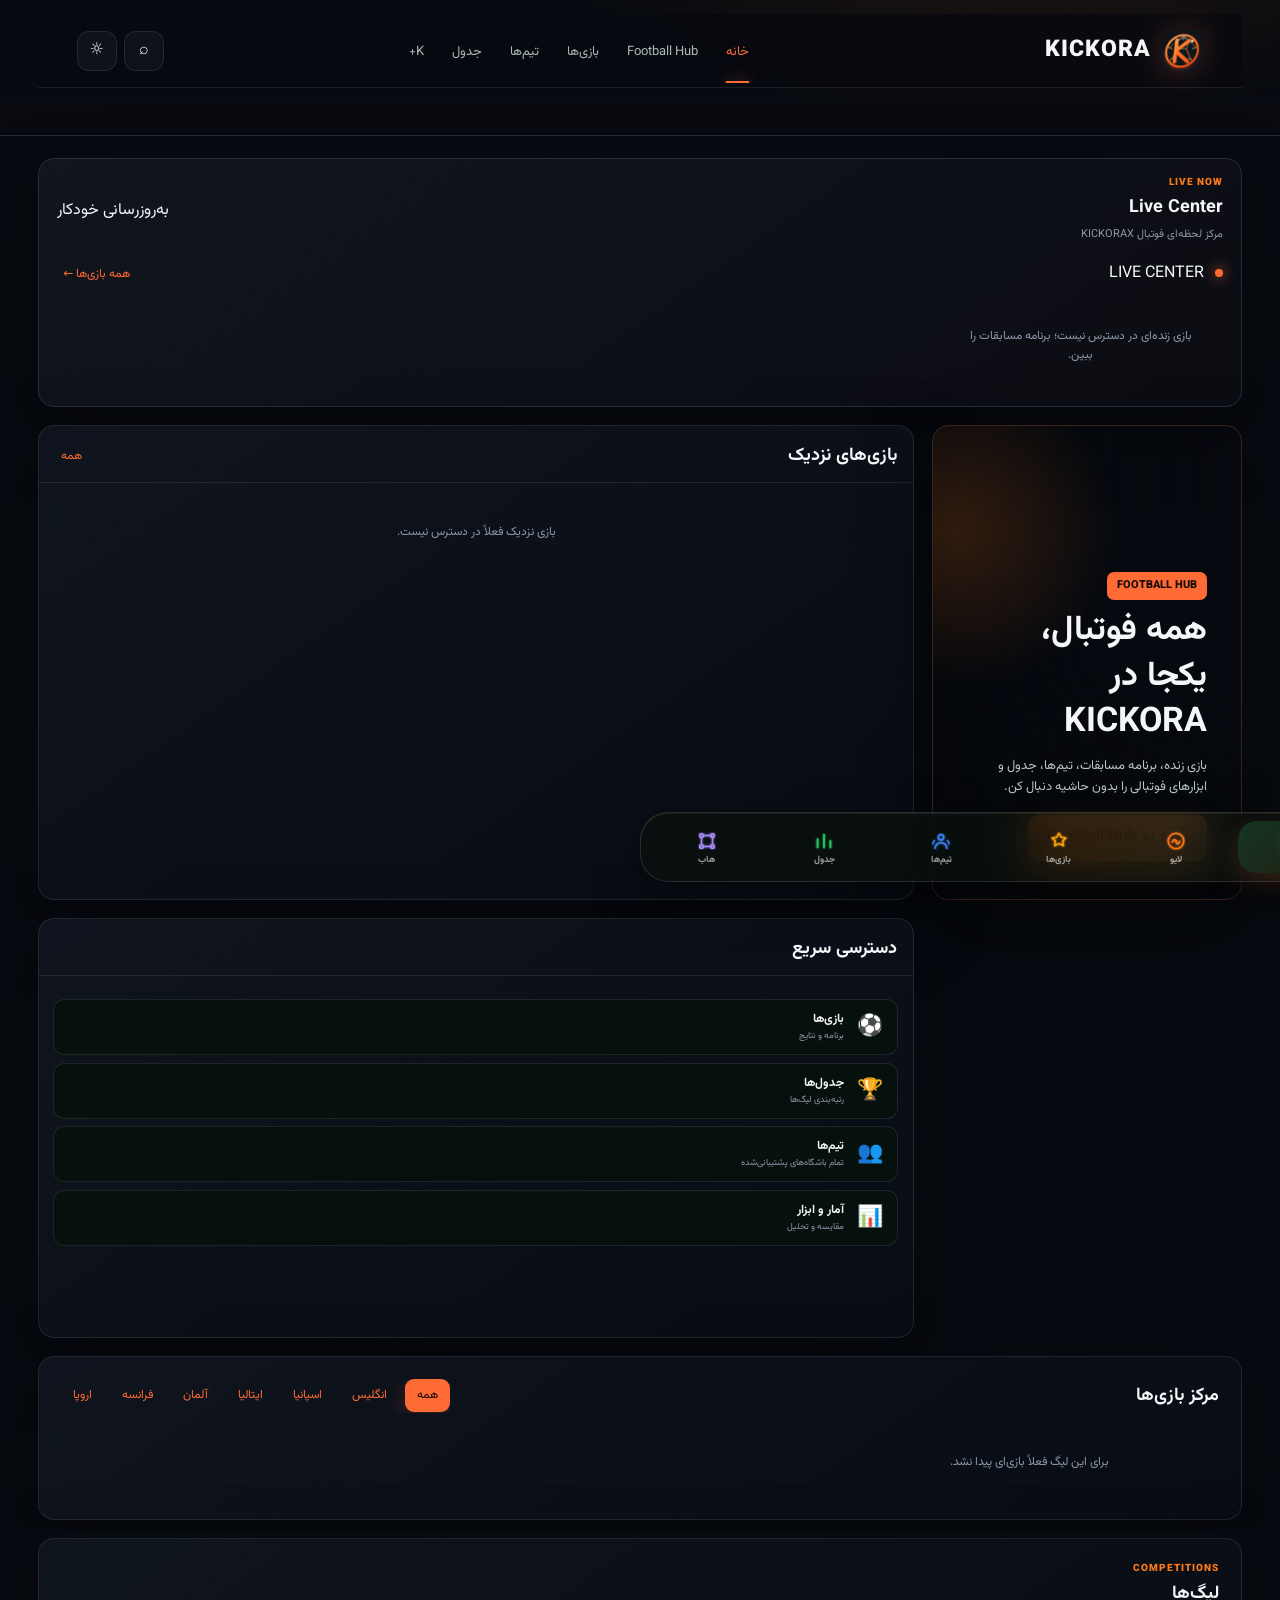
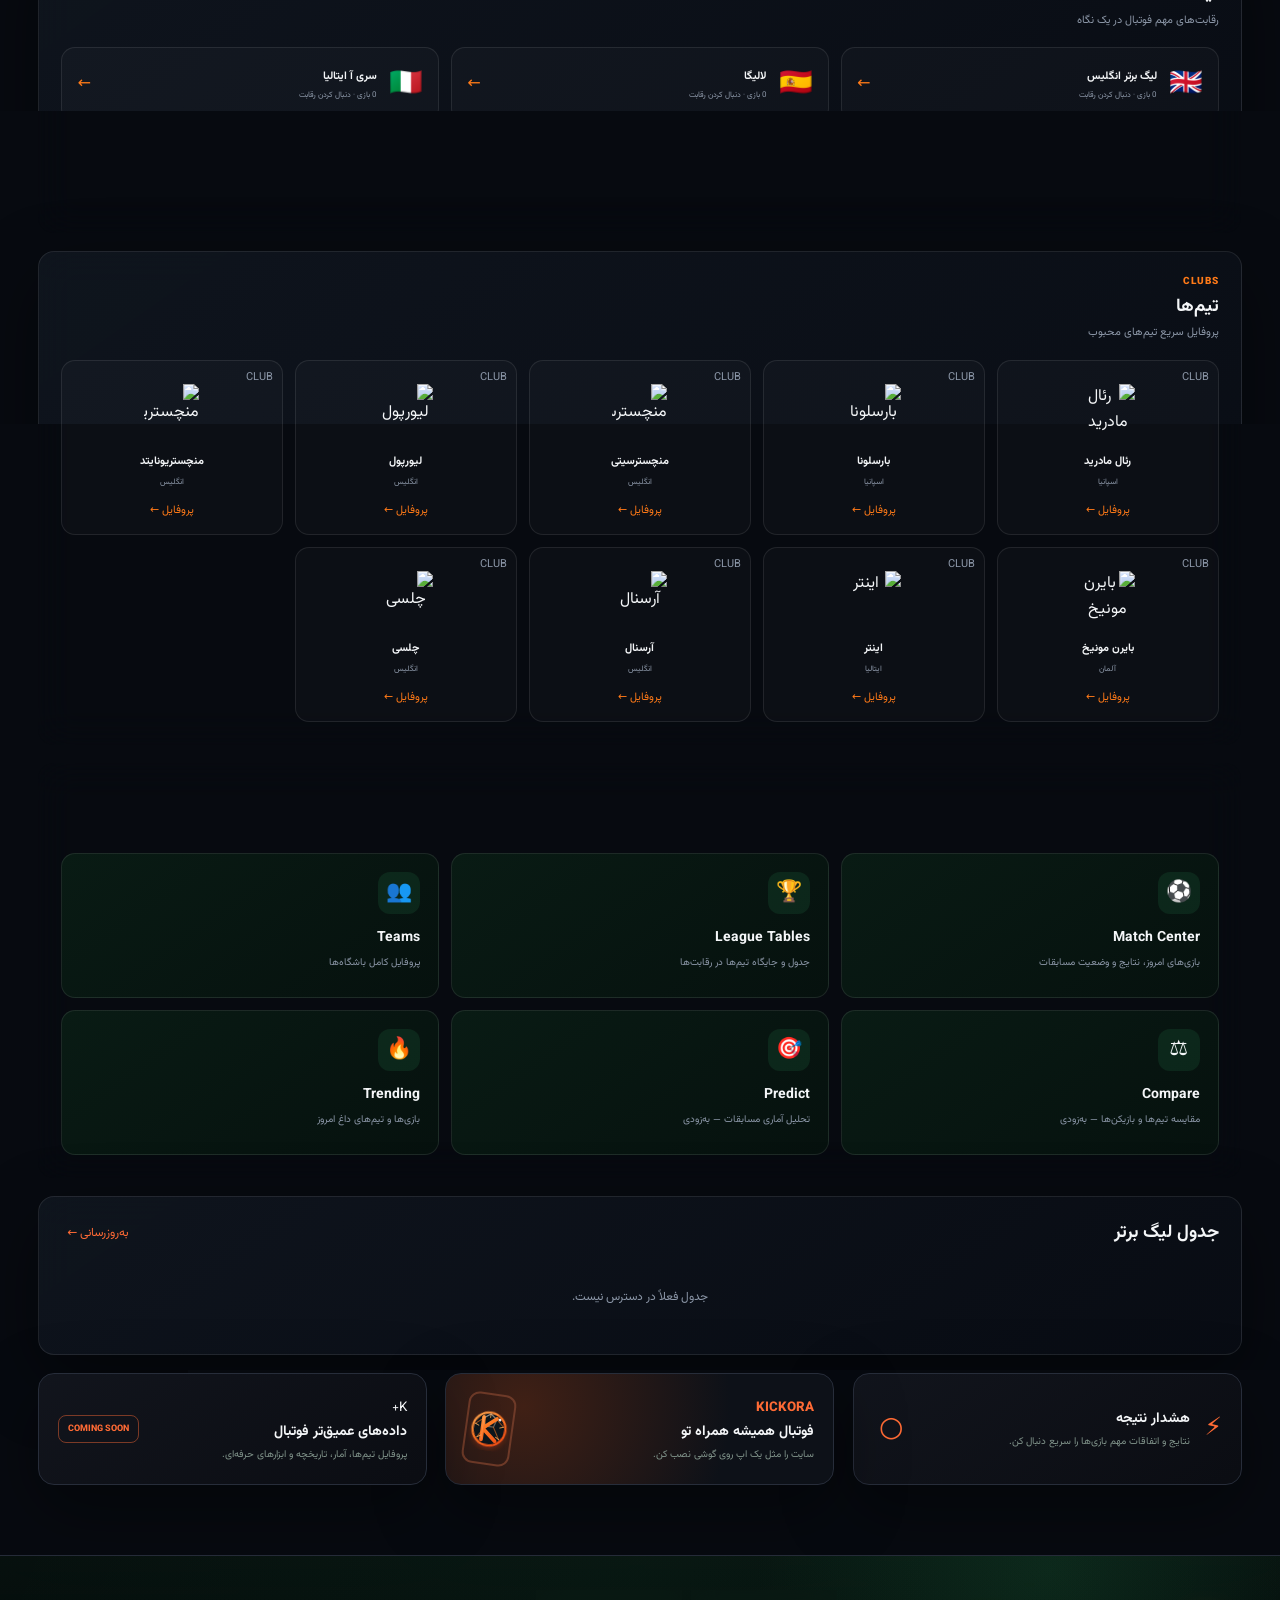
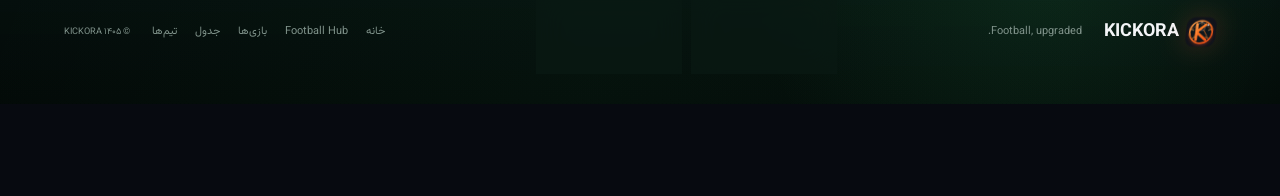
==== commit 33e15a55: "Remove unused toast element from index.html" ====
--- a/index.html
+++ b/index.html
@@ -1 +1 @@
-<!doctype html><html lang="fa" dir="rtl"><head><meta charset="UTF-8"/><meta name="viewport" content="width=device-width,initial-scale=1.0,viewport-fit=cover"/><meta name="theme-color" content="#080a0f"/><meta name="description" content="KICKORA؛ هاب مدرن فوتبال، نتایج زنده، بازی‌ها، جدول‌ها، تیم‌ها و آمار فوتبال."/><meta name="mobile-web-app-capable" content="yes"/><meta name="apple-mobile-web-app-capable" content="yes"/><meta name="apple-mobile-web-app-status-bar-style" content="black-translucent"/><meta name="apple-mobile-web-app-title" content="KICKORA"/><title>KICKORA | Football Hub</title><link rel="icon" type="image/svg+xml" href="/assets/kickorax-logo.svg"/><link rel="apple-touch-icon" href="/assets/kickorax-logo.svg"/><link rel="manifest" href="/manifest.webmanifest"/><link rel="stylesheet" href="font.css"/><link rel="stylesheet" href="styles.css"/><link rel="stylesheet" href="mobile.css"/><link rel="stylesheet" href="desktop-bottom-nav.css"/><link rel="stylesheet" href="brand.css"/><link rel="stylesheet" href="hub.css"/><link rel="stylesheet" href="clubs/clubs.css"/><link rel="stylesheet" href="footer-credits.css"/></head><body><div class="top-ticker"><div class="ticker-track" id="tickerText">در حال دریافت آخرین رویدادهای فوتبال...</div></div><header class="site-header"><a class="brand" href="#home" aria-label="KICKORA"><span class="brand-mark" aria-hidden="true"></span><span class="brand-word">KICKORA</span></a><nav class="main-nav"><a class="active" href="#home">خانه</a><a href="#hub">Football Hub</a><a href="#matches">بازی‌ها</a><a href="#teams">تیم‌ها</a><a href="#tables">جدول</a><a href="#more">K+</a></nav><div class="header-actions"><button id="themeBtn" class="icon-btn" aria-label="تغییر تم">☼</button></div></header><main id="home" class="page-shell"><section class="live-strip"><div class="section-heading"><div><span class="live-dot"></span> LIVE CENTER</div><button data-scroll="#matches">همه بازی‌ها ←</button></div><div id="liveMatches" class="live-grid"><div class="skeleton"></div><div class="skeleton"></div><div class="skeleton"></div><div class="skeleton"></div></div></section><section class="hero-layout"><aside class="side-panel matches-panel"><div class="panel-title"><h2>بازی‌های نزدیک</h2><button data-scroll="#matches">همه</button></div><div id="scoreList" class="score-list"><div class="loading">در حال دریافت...</div></div></aside><article class="hero-card hub-hero" id="heroCard"><div class="hero-content"><span class="news-tag">FOOTBALL HUB</span><h1>همه فوتبال، یکجا در KICKORA</h1><p>بازی زنده، برنامه مسابقات، تیم‌ها، جدول و ابزارهای فوتبالی را بدون حاشیه دنبال کن.</p><button class="primary-btn" data-scroll="#hub">ورود به Football Hub</button></div></article><aside class="side-panel hub-side"><div class="panel-title"><h2>دسترسی سریع</h2></div><div class="quick-list"><button data-scroll="#matches"><span>⚽</span><b>بازی‌ها</b><small>برنامه و نتایج</small></button><button data-scroll="#tables"><span>🏆</span><b>جدول‌ها</b><small>رتبه‌بندی لیگ‌ها</small></button><button data-scroll="#teams"><span>👥</span><b>تیم‌ها</b><small>تمام باشگاه‌های پشتیبانی‌شده</small></button><button data-scroll="#hub"><span>📊</span><b>آمار و ابزار</b><small>مقایسه و تحلیل</small></button></div></aside></section><section id="matches" class="content-section"><div class="section-heading"><h2>مرکز بازی‌ها</h2><div class="filter-row"><button class="filter active" data-league="all">همه</button><button class="filter" data-league="eng.1">انگلیس</button><button class="filter" data-league="esp.1">اسپانیا</button><button class="filter" data-league="ita.1">ایتالیا</button><button class="filter" data-league="ger.1">آلمان</button><button class="filter" data-league="fra.1">فرانسه</button><button class="filter" data-league="uefa.champions">اروپا</button></div></div><div id="allMatches" class="match-center"><div class="empty-state">در حال دریافت برنامه بازی‌ها...</div></div></section><section id="teams" class="content-section"><div class="section-heading"><div><div class="section-kicker">CLUBS</div><h2>تیم‌ها</h2><p class="section-subtitle">تمام تیم‌های پشتیبانی‌شده در لیگ‌های KICKORA</p></div><a href="/clubs/" class="section-link">صفحه کامل تیم‌ها ←</a></div><div class="teams-row" id="teamsRow"></div></section><section id="hub" class="content-section football-hub"><div class="section-heading"><div><h2>Football Hub</h2><p class="section-subtitle">ابزارها و اطلاعاتی که برای دنبال‌کردن فوتبال لازم داری.</p></div></div><div class="hub-grid"><button class="hub-card" data-scroll="#matches"><span class="hub-icon">⚽</span><strong>Match Center</strong><small>بازی‌های امروز، نتایج و وضعیت مسابقات</small></button><button class="hub-card" data-scroll="#tables"><span class="hub-icon">🏆</span><strong>League Tables</strong><small>جدول و جایگاه تیم‌ها در رقابت‌ها</small></button><button class="hub-card" data-scroll="#teams"><span class="hub-icon">👥</span><strong>Teams</strong><small>پروفایل کامل باشگاه‌ها</small></button><button class="hub-card" id="compareBtn"><span class="hub-icon">⚖️</span><strong>Compare</strong><small>مقایسه تیم‌ها و بازیکن‌ها — به‌زودی</small></button><button class="hub-card" id="predictBtn"><span class="hub-icon">🎯</span><strong>Predict</strong><small>تحلیل آماری مسابقات — به‌زودی</small></button><button class="hub-card" id="trendingBtn"><span class="hub-icon">🔥</span><strong>Trending</strong><small>بازی‌ها و تیم‌های داغ امروز</small></button></div></section><section id="tables" class="content-section table-section"><div class="section-heading"><h2>جدول لیگ برتر</h2><button data-scroll="#tables">به‌روزرسانی ←</button></div><div id="standings" class="standings"></div></section><section id="more" class="more-grid"><div class="feature-card"><div class="feature-icon">⚡</div><div><h3>هشدار نتیجه</h3><p>نتایج و اتفاقات مهم بازی‌ها را سریع دنبال کن.</p></div><button class="toggle" id="alertToggle" aria-label="فعال کردن اعلان">○</button></div><div class="feature-card app-card"><div><small>KICKORA</small><h3>فوتبال همیشه همراه تو</h3><p>سایت را مثل یک اپ روی گوشی نصب کن.</p></div><div class="phone"><img src="/assets/kickorax-logo.svg" alt="KICKORA"/></div></div><div class="feature-card"><div><small>K+</small><h3>داده‌های عمیق‌تر فوتبال</h3><p>پروفایل تیم‌ها، آمار، تاریخچه و ابزارهای حرفه‌ای.</p></div><span class="plus-badge">COMING SOON</span></div></section></main><footer><div class="footer-brand"><span class="brand-mark small" aria-hidden="true"></span><strong>KICKORA</strong></div><p>Football, upgraded.</p><div class="footer-credits" aria-label="تیم KICKORA"><div class="footer-credit"><span class="footer-credit-label"><i></i> CREATOR</span><strong class="footer-credit-name">SEPEHR</strong><span class="footer-credit-role">سازنده</span></div><div class="footer-credit"><span class="footer-credit-label"><i></i> MANAGER</span><strong class="footer-credit-name">AMIR</strong><span class="footer-credit-role">مدیر</span></div></div><div class="footer-links"><a href="#home">خانه</a><a href="#hub">Football Hub</a><a href="#matches">بازی‌ها</a><a href="#tables">جدول</a><a href="/clubs/">تیم‌ها</a></div><small>© ۱۴۰۵ KICKORA</small></footer><nav class="mobile-bottom-nav" aria-label="ناوبری اصلی"><a class="mobile-nav-item active" href="#home"><img src="/assets/mobile-nav-home.svg" alt=""/><span>خانه</span></a><a class="mobile-nav-item" href="#matches"><img src="/assets/mobile-nav-live.svg" alt=""/><span>لایو</span></a><a class="mobile-nav-item" href="#matches"><img src="/assets/mobile-nav-matches.svg" alt=""/><span>بازی‌ها</span></a><a class="mobile-nav-item" href="#teams"><img src="/assets/mobile-nav-teams.svg" alt=""/><span>تیم‌ها</span></a><a class="mobile-nav-item" href="#tables"><img src="/assets/mobile-nav-tables.svg" alt=""/><span>جدول</span></a><a class="mobile-nav-item" href="#hub"><img src="/assets/mobile-nav-hub.svg" alt=""/><span>هاب</span></a></nav><div id="toast" class="toast"></div><script src="app-fixed.js"></script><script src="clubs.js"></script><script src="live-refresh.js"></script><script src="pwa.js"></script><script>document.querySelectorAll('.mobile-nav-item').forEach(item=>item.addEventListener('click',()=>{document.querySelectorAll('.mobile-nav-item').forEach(x=>x.classList.remove('active'));item.classList.add('active')}));</script></body></html>+<!doctype html><html lang="fa" dir="rtl"><head><meta charset="UTF-8"/><meta name="viewport" content="width=device-width,initial-scale=1.0,viewport-fit=cover"/><meta name="theme-color" content="#080a0f"/><meta name="description" content="KICKORA؛ هاب مدرن فوتبال، نتایج زنده، بازی‌ها، جدول‌ها، تیم‌ها و آمار فوتبال."/><meta name="mobile-web-app-capable" content="yes"/><meta name="apple-mobile-web-app-capable" content="yes"/><meta name="apple-mobile-web-app-status-bar-style" content="black-translucent"/><meta name="apple-mobile-web-app-title" content="KICKORA"/><title>KICKORA | Football Hub</title><link rel="icon" type="image/svg+xml" href="/assets/kickorax-logo.svg"/><link rel="apple-touch-icon" href="/assets/kickorax-logo.svg"/><link rel="manifest" href="/manifest.webmanifest"/><link rel="stylesheet" href="font.css"/><link rel="stylesheet" href="styles.css"/><link rel="stylesheet" href="mobile.css"/><link rel="stylesheet" href="desktop-bottom-nav.css"/><link rel="stylesheet" href="brand.css"/><link rel="stylesheet" href="hub.css"/><link rel="stylesheet" href="clubs/clubs.css"/><link rel="stylesheet" href="footer-credits.css"/></head><body><div class="top-ticker"><div class="ticker-track" id="tickerText">در حال دریافت آخرین رویدادهای فوتبال...</div></div><header class="site-header"><a class="brand" href="#home" aria-label="KICKORA"><span class="brand-mark" aria-hidden="true"></span><span class="brand-word">KICKORA</span></a><nav class="main-nav"><a class="active" href="#home">خانه</a><a href="#hub">Football Hub</a><a href="#matches">بازی‌ها</a><a href="#teams">تیم‌ها</a><a href="#tables">جدول</a><a href="#more">K+</a></nav><div class="header-actions"><button id="themeBtn" class="icon-btn" aria-label="تغییر تم">☼</button></div></header><main id="home" class="page-shell"><section class="live-strip"><div class="section-heading"><div><span class="live-dot"></span> LIVE CENTER</div><button data-scroll="#matches">همه بازی‌ها ←</button></div><div id="liveMatches" class="live-grid"><div class="skeleton"></div><div class="skeleton"></div><div class="skeleton"></div><div class="skeleton"></div></div></section><section class="hero-layout"><aside class="side-panel matches-panel"><div class="panel-title"><h2>بازی‌های نزدیک</h2><button data-scroll="#matches">همه</button></div><div id="scoreList" class="score-list"><div class="loading">در حال دریافت...</div></div></aside><article class="hero-card hub-hero" id="heroCard"><div class="hero-content"><span class="news-tag">FOOTBALL HUB</span><h1>همه فوتبال، یکجا در KICKORA</h1><p>بازی زنده، برنامه مسابقات، تیم‌ها، جدول و ابزارهای فوتبالی را بدون حاشیه دنبال کن.</p><button class="primary-btn" data-scroll="#hub">ورود به Football Hub</button></div></article><aside class="side-panel hub-side"><div class="panel-title"><h2>دسترسی سریع</h2></div><div class="quick-list"><button data-scroll="#matches"><span>⚽</span><b>بازی‌ها</b><small>برنامه و نتایج</small></button><button data-scroll="#tables"><span>🏆</span><b>جدول‌ها</b><small>رتبه‌بندی لیگ‌ها</small></button><button data-scroll="#teams"><span>👥</span><b>تیم‌ها</b><small>تمام باشگاه‌های پشتیبانی‌شده</small></button><button data-scroll="#hub"><span>📊</span><b>آمار و ابزار</b><small>مقایسه و تحلیل</small></button></div></aside></section><section id="matches" class="content-section"><div class="section-heading"><h2>مرکز بازی‌ها</h2><div class="filter-row"><button class="filter active" data-league="all">همه</button><button class="filter" data-league="eng.1">انگلیس</button><button class="filter" data-league="esp.1">اسپانیا</button><button class="filter" data-league="ita.1">ایتالیا</button><button class="filter" data-league="ger.1">آلمان</button><button class="filter" data-league="fra.1">فرانسه</button><button class="filter" data-league="uefa.champions">اروپا</button></div></div><div id="allMatches" class="match-center"><div class="empty-state">در حال دریافت برنامه بازی‌ها...</div></div></section><section id="teams" class="content-section"><div class="section-heading"><div><div class="section-kicker">CLUBS</div><h2>تیم‌ها</h2><p class="section-subtitle">تمام تیم‌های پشتیبانی‌شده در لیگ‌های KICKORA</p></div><a href="/clubs/" class="section-link">صفحه کامل تیم‌ها ←</a></div><div class="teams-row" id="teamsRow"></div></section><section id="hub" class="content-section football-hub"><div class="section-heading"><div><h2>Football Hub</h2><p class="section-subtitle">ابزارها و اطلاعاتی که برای دنبال‌کردن فوتبال لازم داری.</p></div></div><div class="hub-grid"><button class="hub-card" data-scroll="#matches"><span class="hub-icon">⚽</span><strong>Match Center</strong><small>بازی‌های امروز، نتایج و وضعیت مسابقات</small></button><button class="hub-card" data-scroll="#tables"><span class="hub-icon">🏆</span><strong>League Tables</strong><small>جدول و جایگاه تیم‌ها در رقابت‌ها</small></button><button class="hub-card" data-scroll="#teams"><span class="hub-icon">👥</span><strong>Teams</strong><small>پروفایل کامل باشگاه‌ها</small></button><button class="hub-card" id="compareBtn"><span class="hub-icon">⚖️</span><strong>Compare</strong><small>مقایسه تیم‌ها و بازیکن‌ها — به‌زودی</small></button><button class="hub-card" id="predictBtn"><span class="hub-icon">🎯</span><strong>Predict</strong><small>تحلیل آماری مسابقات — به‌زودی</small></button><button class="hub-card" id="trendingBtn"><span class="hub-icon">🔥</span><strong>Trending</strong><small>بازی‌ها و تیم‌های داغ امروز</small></button></div></section><section id="tables" class="content-section table-section"><div class="section-heading"><h2>جدول لیگ برتر</h2><button data-scroll="#tables">به‌روزرسانی ←</button></div><div id="standings" class="standings"></div></section><section id="more" class="more-grid"><div class="feature-card"><div class="feature-icon">⚡</div><div><h3>هشدار نتیجه</h3><p>نتایج و اتفاقات مهم بازی‌ها را سریع دنبال کن.</p></div><button class="toggle" id="alertToggle" aria-label="فعال کردن اعلان">○</button></div><div class="feature-card app-card"><div><small>KICKORA</small><h3>فوتبال همیشه همراه تو</h3><p>سایت را مثل یک اپ روی گوشی نصب کن.</p></div><div class="phone"><img src="/assets/kickorax-logo.svg" alt="KICKORA"/></div></div><div class="feature-card"><div><small>K+</small><h3>داده‌های عمیق‌تر فوتبال</h3><p>پروفایل تیم‌ها، آمار، تاریخچه و ابزارهای حرفه‌ای.</p></div><span class="plus-badge">COMING SOON</span></div></section></main><footer><div class="footer-brand"><span class="brand-mark small" aria-hidden="true"></span><strong>KICKORA</strong></div><p>Football, upgraded.</p><div class="footer-credits" aria-label="تیم KICKORA"><div class="footer-credit"><span class="footer-credit-label"><i></i> CREATOR</span><strong class="footer-credit-name">SEPEHR</strong><span class="footer-credit-role">سازنده</span></div><div class="footer-credit"><span class="footer-credit-label"><i></i> MANAGER</span><strong class="footer-credit-name">AMIR</strong><span class="footer-credit-role">مدیر</span></div></div><div class="footer-links"><a href="#home">خانه</a><a href="#hub">Football Hub</a><a href="#matches">بازی‌ها</a><a href="#tables">جدول</a><a href="/clubs/">تیم‌ها</a></div><small>© ۱۴۰۵ KICKORA</small></footer><nav class="mobile-bottom-nav" aria-label="ناوبری اصلی"><a class="mobile-nav-item active" href="#home"><img src="/assets/mobile-nav-home.svg" alt=""/><span>خانه</span></a><a class="mobile-nav-item" href="#matches"><img src="/assets/mobile-nav-live.svg" alt=""/><span>لایو</span></a><a class="mobile-nav-item" href="#matches"><img src="/assets/mobile-nav-matches.svg" alt=""/><span>بازی‌ها</span></a><a class="mobile-nav-item" href="#teams"><img src="/assets/mobile-nav-teams.svg" alt=""/><span>تیم‌ها</span></a><a class="mobile-nav-item" href="#tables"><img src="/assets/mobile-nav-tables.svg" alt=""/><span>جدول</span></a><a class="mobile-nav-item" href="#hub"><img src="/assets/mobile-nav-hub.svg" alt=""/><span>هاب</span></a></nav><script src="app-fixed.js"></script><script src="clubs.js"></script><script src="live-refresh.js"></script><script src="pwa.js"></script><script>document.querySelectorAll('.mobile-nav-item').forEach(item=>item.addEventListener('click',()=>{document.querySelectorAll('.mobile-nav-item').forEach(x=>x.classList.remove('active'));item.classList.add('active')}));</script></body></html>
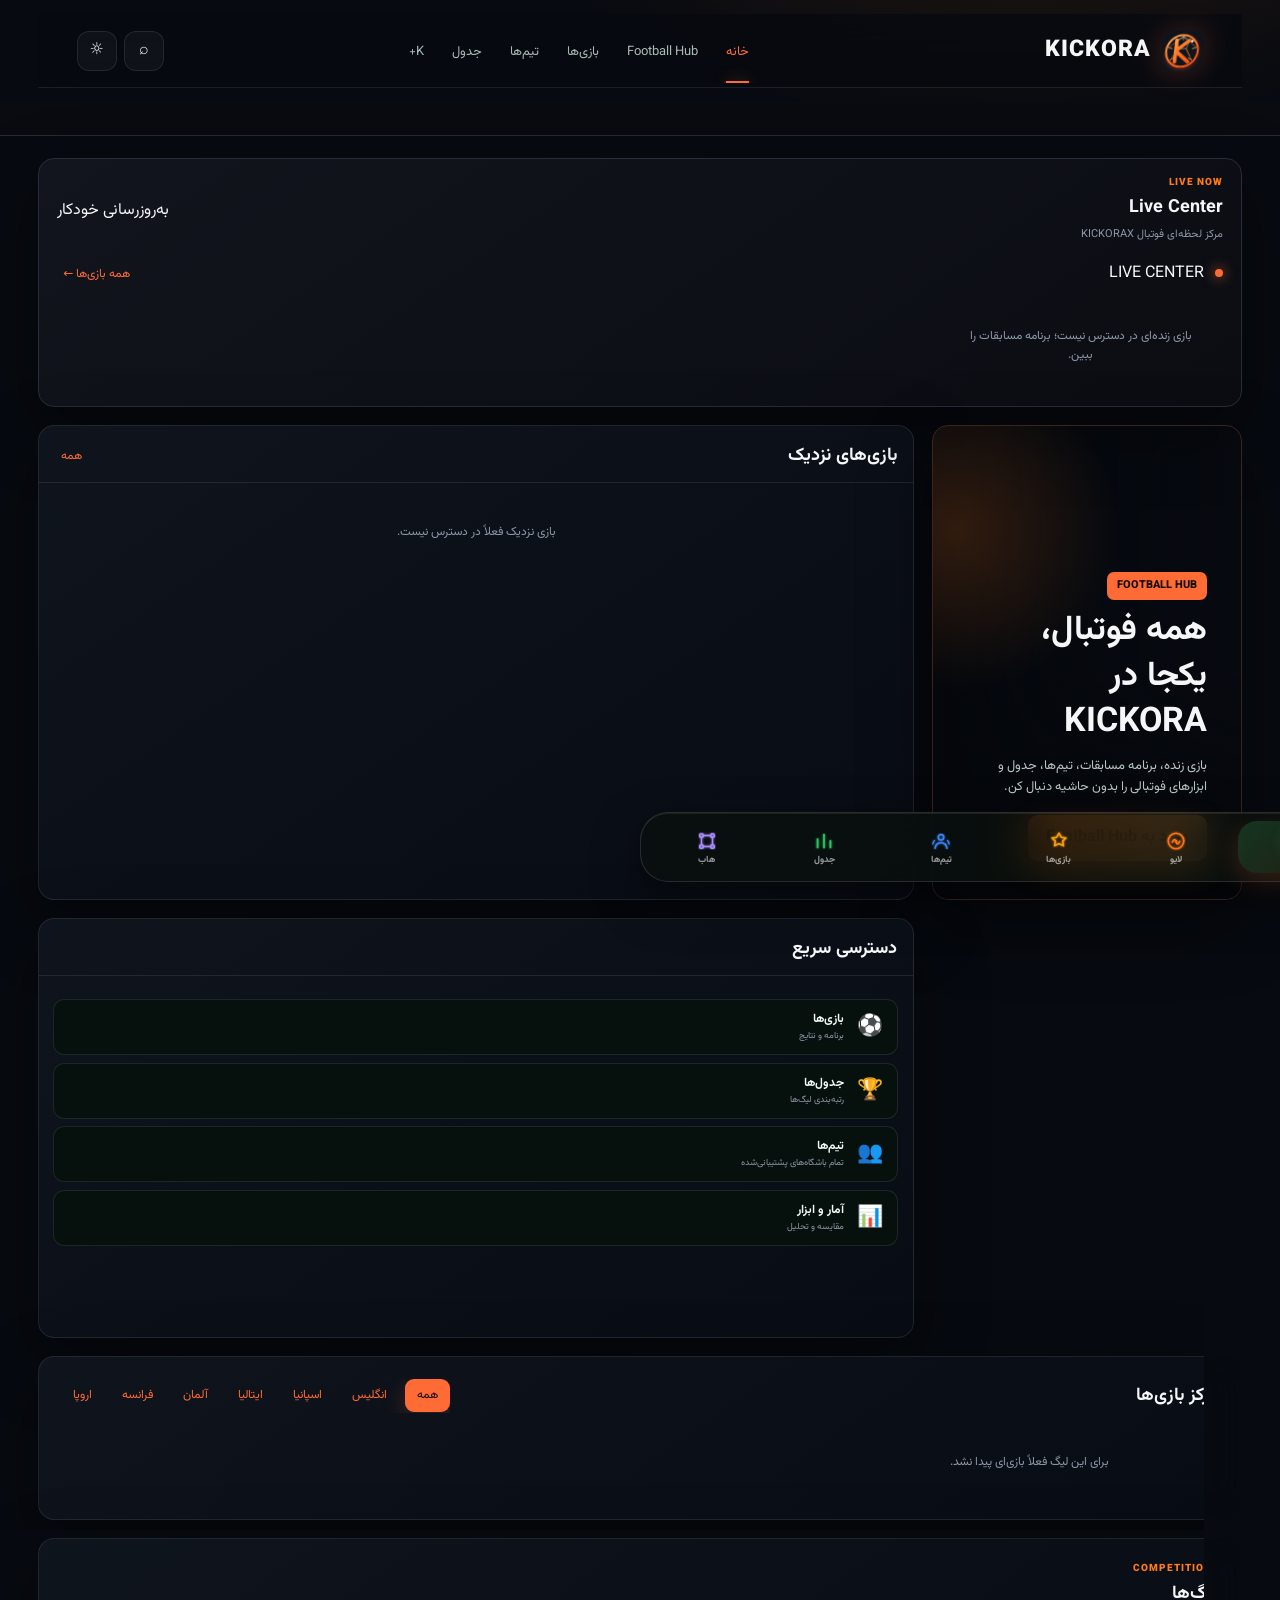
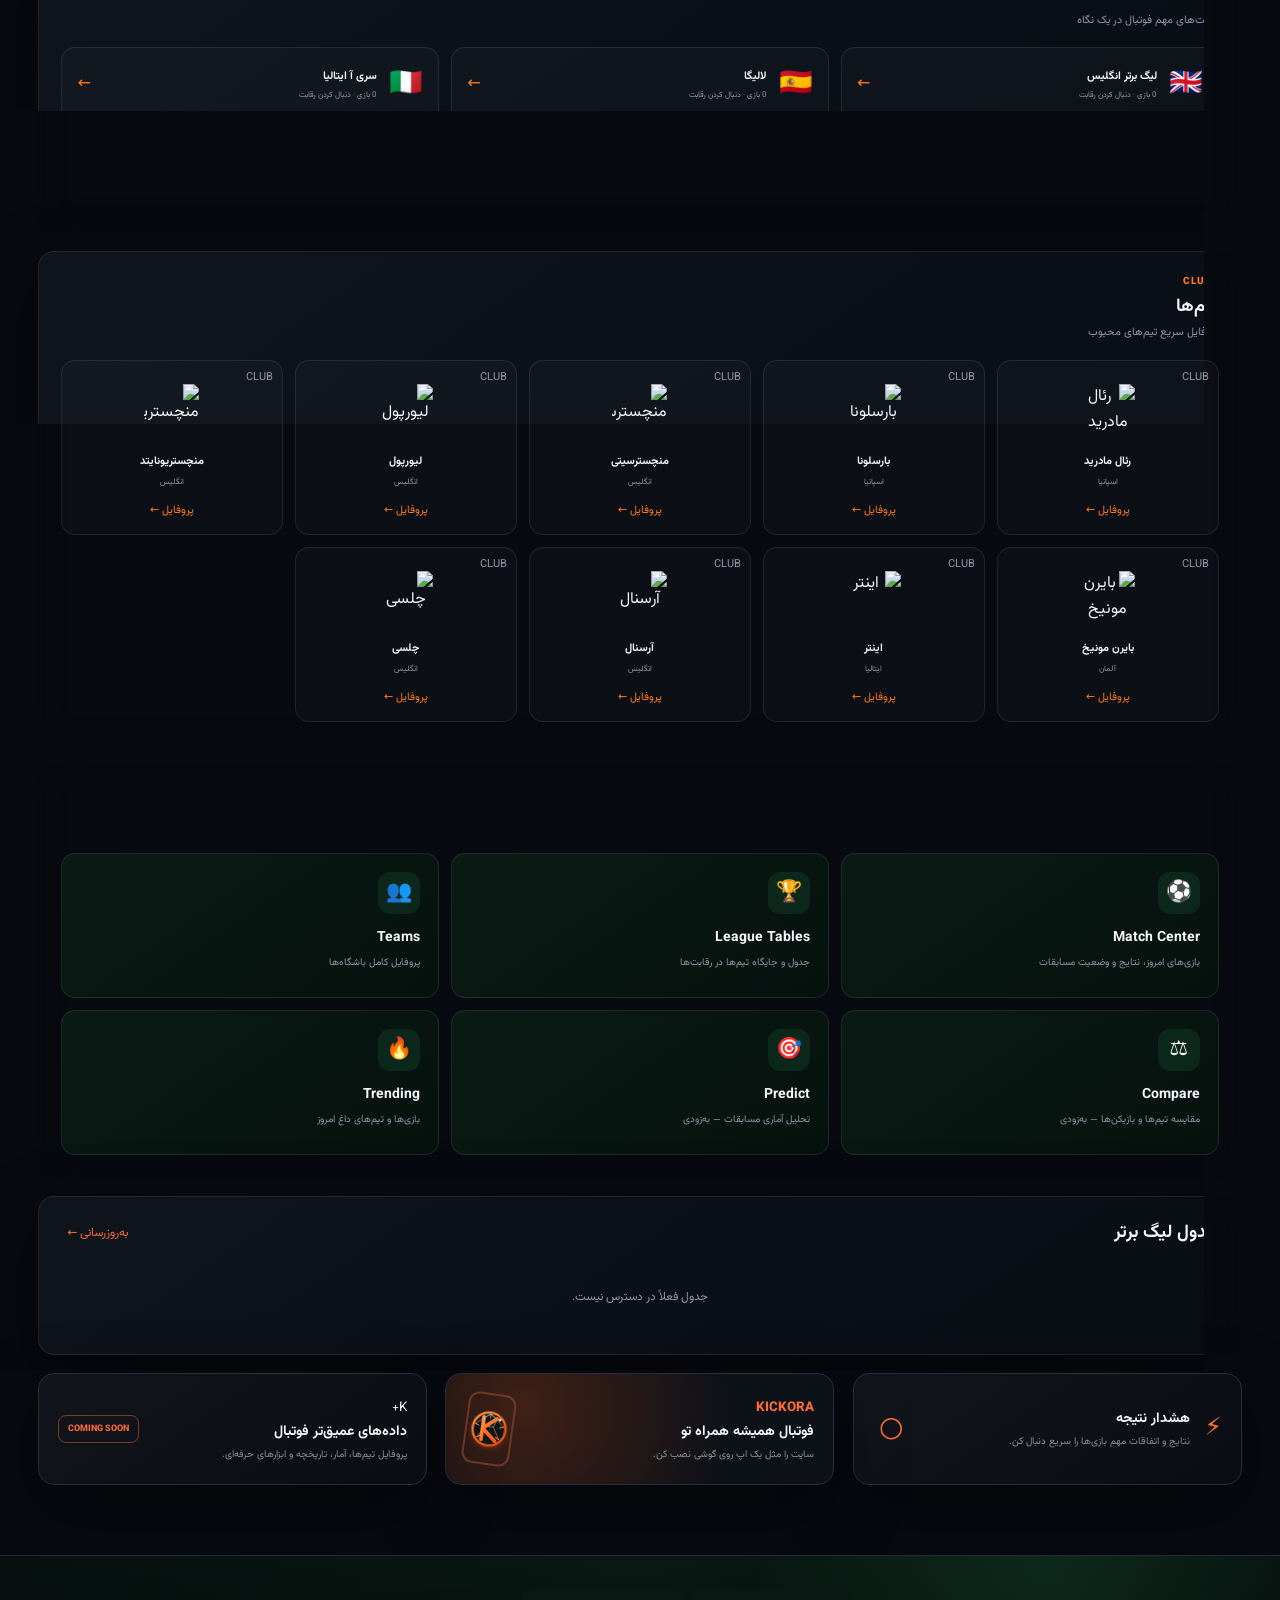
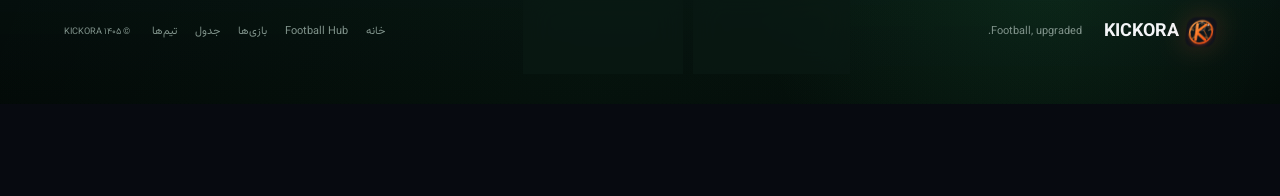
==== commit f195e774: "Add Instagram links to footer creator and manager" ====
--- a/index.html
+++ b/index.html
@@ -1 +1 @@
-<!doctype html><html lang="fa" dir="rtl"><head><meta charset="UTF-8"/><meta name="viewport" content="width=device-width,initial-scale=1.0,viewport-fit=cover"/><meta name="theme-color" content="#080a0f"/><meta name="description" content="KICKORA؛ هاب مدرن فوتبال، نتایج زنده، بازی‌ها، جدول‌ها، تیم‌ها و آمار فوتبال."/><meta name="mobile-web-app-capable" content="yes"/><meta name="apple-mobile-web-app-capable" content="yes"/><meta name="apple-mobile-web-app-status-bar-style" content="black-translucent"/><meta name="apple-mobile-web-app-title" content="KICKORA"/><title>KICKORA | Football Hub</title><link rel="icon" type="image/svg+xml" href="/assets/kickorax-logo.svg"/><link rel="apple-touch-icon" href="/assets/kickorax-logo.svg"/><link rel="manifest" href="/manifest.webmanifest"/><link rel="stylesheet" href="font.css"/><link rel="stylesheet" href="styles.css"/><link rel="stylesheet" href="mobile.css"/><link rel="stylesheet" href="desktop-bottom-nav.css"/><link rel="stylesheet" href="brand.css"/><link rel="stylesheet" href="hub.css"/><link rel="stylesheet" href="clubs/clubs.css"/><link rel="stylesheet" href="footer-credits.css"/></head><body><div class="top-ticker"><div class="ticker-track" id="tickerText">در حال دریافت آخرین رویدادهای فوتبال...</div></div><header class="site-header"><a class="brand" href="#home" aria-label="KICKORA"><span class="brand-mark" aria-hidden="true"></span><span class="brand-word">KICKORA</span></a><nav class="main-nav"><a class="active" href="#home">خانه</a><a href="#hub">Football Hub</a><a href="#matches">بازی‌ها</a><a href="#teams">تیم‌ها</a><a href="#tables">جدول</a><a href="#more">K+</a></nav><div class="header-actions"><button id="themeBtn" class="icon-btn" aria-label="تغییر تم">☼</button></div></header><main id="home" class="page-shell"><section class="live-strip"><div class="section-heading"><div><span class="live-dot"></span> LIVE CENTER</div><button data-scroll="#matches">همه بازی‌ها ←</button></div><div id="liveMatches" class="live-grid"><div class="skeleton"></div><div class="skeleton"></div><div class="skeleton"></div><div class="skeleton"></div></div></section><section class="hero-layout"><aside class="side-panel matches-panel"><div class="panel-title"><h2>بازی‌های نزدیک</h2><button data-scroll="#matches">همه</button></div><div id="scoreList" class="score-list"><div class="loading">در حال دریافت...</div></div></aside><article class="hero-card hub-hero" id="heroCard"><div class="hero-content"><span class="news-tag">FOOTBALL HUB</span><h1>همه فوتبال، یکجا در KICKORA</h1><p>بازی زنده، برنامه مسابقات، تیم‌ها، جدول و ابزارهای فوتبالی را بدون حاشیه دنبال کن.</p><button class="primary-btn" data-scroll="#hub">ورود به Football Hub</button></div></article><aside class="side-panel hub-side"><div class="panel-title"><h2>دسترسی سریع</h2></div><div class="quick-list"><button data-scroll="#matches"><span>⚽</span><b>بازی‌ها</b><small>برنامه و نتایج</small></button><button data-scroll="#tables"><span>🏆</span><b>جدول‌ها</b><small>رتبه‌بندی لیگ‌ها</small></button><button data-scroll="#teams"><span>👥</span><b>تیم‌ها</b><small>تمام باشگاه‌های پشتیبانی‌شده</small></button><button data-scroll="#hub"><span>📊</span><b>آمار و ابزار</b><small>مقایسه و تحلیل</small></button></div></aside></section><section id="matches" class="content-section"><div class="section-heading"><h2>مرکز بازی‌ها</h2><div class="filter-row"><button class="filter active" data-league="all">همه</button><button class="filter" data-league="eng.1">انگلیس</button><button class="filter" data-league="esp.1">اسپانیا</button><button class="filter" data-league="ita.1">ایتالیا</button><button class="filter" data-league="ger.1">آلمان</button><button class="filter" data-league="fra.1">فرانسه</button><button class="filter" data-league="uefa.champions">اروپا</button></div></div><div id="allMatches" class="match-center"><div class="empty-state">در حال دریافت برنامه بازی‌ها...</div></div></section><section id="teams" class="content-section"><div class="section-heading"><div><div class="section-kicker">CLUBS</div><h2>تیم‌ها</h2><p class="section-subtitle">تمام تیم‌های پشتیبانی‌شده در لیگ‌های KICKORA</p></div><a href="/clubs/" class="section-link">صفحه کامل تیم‌ها ←</a></div><div class="teams-row" id="teamsRow"></div></section><section id="hub" class="content-section football-hub"><div class="section-heading"><div><h2>Football Hub</h2><p class="section-subtitle">ابزارها و اطلاعاتی که برای دنبال‌کردن فوتبال لازم داری.</p></div></div><div class="hub-grid"><button class="hub-card" data-scroll="#matches"><span class="hub-icon">⚽</span><strong>Match Center</strong><small>بازی‌های امروز، نتایج و وضعیت مسابقات</small></button><button class="hub-card" data-scroll="#tables"><span class="hub-icon">🏆</span><strong>League Tables</strong><small>جدول و جایگاه تیم‌ها در رقابت‌ها</small></button><button class="hub-card" data-scroll="#teams"><span class="hub-icon">👥</span><strong>Teams</strong><small>پروفایل کامل باشگاه‌ها</small></button><button class="hub-card" id="compareBtn"><span class="hub-icon">⚖️</span><strong>Compare</strong><small>مقایسه تیم‌ها و بازیکن‌ها — به‌زودی</small></button><button class="hub-card" id="predictBtn"><span class="hub-icon">🎯</span><strong>Predict</strong><small>تحلیل آماری مسابقات — به‌زودی</small></button><button class="hub-card" id="trendingBtn"><span class="hub-icon">🔥</span><strong>Trending</strong><small>بازی‌ها و تیم‌های داغ امروز</small></button></div></section><section id="tables" class="content-section table-section"><div class="section-heading"><h2>جدول لیگ برتر</h2><button data-scroll="#tables">به‌روزرسانی ←</button></div><div id="standings" class="standings"></div></section><section id="more" class="more-grid"><div class="feature-card"><div class="feature-icon">⚡</div><div><h3>هشدار نتیجه</h3><p>نتایج و اتفاقات مهم بازی‌ها را سریع دنبال کن.</p></div><button class="toggle" id="alertToggle" aria-label="فعال کردن اعلان">○</button></div><div class="feature-card app-card"><div><small>KICKORA</small><h3>فوتبال همیشه همراه تو</h3><p>سایت را مثل یک اپ روی گوشی نصب کن.</p></div><div class="phone"><img src="/assets/kickorax-logo.svg" alt="KICKORA"/></div></div><div class="feature-card"><div><small>K+</small><h3>داده‌های عمیق‌تر فوتبال</h3><p>پروفایل تیم‌ها، آمار، تاریخچه و ابزارهای حرفه‌ای.</p></div><span class="plus-badge">COMING SOON</span></div></section></main><footer><div class="footer-brand"><span class="brand-mark small" aria-hidden="true"></span><strong>KICKORA</strong></div><p>Football, upgraded.</p><div class="footer-credits" aria-label="تیم KICKORA"><div class="footer-credit"><span class="footer-credit-label"><i></i> CREATOR</span><strong class="footer-credit-name">SEPEHR</strong><span class="footer-credit-role">سازنده</span></div><div class="footer-credit"><span class="footer-credit-label"><i></i> MANAGER</span><strong class="footer-credit-name">AMIR</strong><span class="footer-credit-role">مدیر</span></div></div><div class="footer-links"><a href="#home">خانه</a><a href="#hub">Football Hub</a><a href="#matches">بازی‌ها</a><a href="#tables">جدول</a><a href="/clubs/">تیم‌ها</a></div><small>© ۱۴۰۵ KICKORA</small></footer><nav class="mobile-bottom-nav" aria-label="ناوبری اصلی"><a class="mobile-nav-item active" href="#home"><img src="/assets/mobile-nav-home.svg" alt=""/><span>خانه</span></a><a class="mobile-nav-item" href="#matches"><img src="/assets/mobile-nav-live.svg" alt=""/><span>لایو</span></a><a class="mobile-nav-item" href="#matches"><img src="/assets/mobile-nav-matches.svg" alt=""/><span>بازی‌ها</span></a><a class="mobile-nav-item" href="#teams"><img src="/assets/mobile-nav-teams.svg" alt=""/><span>تیم‌ها</span></a><a class="mobile-nav-item" href="#tables"><img src="/assets/mobile-nav-tables.svg" alt=""/><span>جدول</span></a><a class="mobile-nav-item" href="#hub"><img src="/assets/mobile-nav-hub.svg" alt=""/><span>هاب</span></a></nav><script src="app-fixed.js"></script><script src="clubs.js"></script><script src="live-refresh.js"></script><script src="pwa.js"></script><script>document.querySelectorAll('.mobile-nav-item').forEach(item=>item.addEventListener('click',()=>{document.querySelectorAll('.mobile-nav-item').forEach(x=>x.classList.remove('active'));item.classList.add('active')}));</script></body></html>+<!doctype html><html lang="fa" dir="rtl"><head><meta charset="UTF-8"/><meta name="viewport" content="width=device-width,initial-scale=1.0,viewport-fit=cover"/><meta name="theme-color" content="#080a0f"/><meta name="description" content="KICKORA؛ هاب مدرن فوتبال، نتایج زنده، بازی‌ها، جدول‌ها، تیم‌ها و آمار فوتبال."/><meta name="mobile-web-app-capable" content="yes"/><meta name="apple-mobile-web-app-capable" content="yes"/><meta name="apple-mobile-web-app-status-bar-style" content="black-translucent"/><meta name="apple-mobile-web-app-title" content="KICKORA"/><title>KICKORA | Football Hub</title><link rel="icon" type="image/svg+xml" href="/assets/kickorax-logo.svg"/><link rel="apple-touch-icon" href="/assets/kickorax-logo.svg"/><link rel="manifest" href="/manifest.webmanifest"/><link rel="stylesheet" href="font.css"/><link rel="stylesheet" href="styles.css"/><link rel="stylesheet" href="mobile.css"/><link rel="stylesheet" href="desktop-bottom-nav.css"/><link rel="stylesheet" href="brand.css"/><link rel="stylesheet" href="hub.css"/><link rel="stylesheet" href="clubs/clubs.css"/><link rel="stylesheet" href="footer-credits.css"/></head><body><div class="top-ticker"><div class="ticker-track" id="tickerText">در حال دریافت آخرین رویدادهای فوتبال...</div></div><header class="site-header"><a class="brand" href="#home" aria-label="KICKORA"><span class="brand-mark" aria-hidden="true"></span><span class="brand-word">KICKORA</span></a><nav class="main-nav"><a class="active" href="#home">خانه</a><a href="#hub">Football Hub</a><a href="#matches">بازی‌ها</a><a href="#teams">تیم‌ها</a><a href="#tables">جدول</a><a href="#more">K+</a></nav><div class="header-actions"><button id="themeBtn" class="icon-btn" aria-label="تغییر تم">☼</button></div></header><main id="home" class="page-shell"><section class="live-strip"><div class="section-heading"><div><span class="live-dot"></span> LIVE CENTER</div><button data-scroll="#matches">همه بازی‌ها ←</button></div><div id="liveMatches" class="live-grid"><div class="skeleton"></div><div class="skeleton"></div><div class="skeleton"></div><div class="skeleton"></div></div></section><section class="hero-layout"><aside class="side-panel matches-panel"><div class="panel-title"><h2>بازی‌های نزدیک</h2><button data-scroll="#matches">همه</button></div><div id="scoreList" class="score-list"><div class="loading">در حال دریافت...</div></div></aside><article class="hero-card hub-hero" id="heroCard"><div class="hero-content"><span class="news-tag">FOOTBALL HUB</span><h1>همه فوتبال، یکجا در KICKORA</h1><p>بازی زنده، برنامه مسابقات، تیم‌ها، جدول و ابزارهای فوتبالی را بدون حاشیه دنبال کن.</p><button class="primary-btn" data-scroll="#hub">ورود به Football Hub</button></div></article><aside class="side-panel hub-side"><div class="panel-title"><h2>دسترسی سریع</h2></div><div class="quick-list"><button data-scroll="#matches"><span>⚽</span><b>بازی‌ها</b><small>برنامه و نتایج</small></button><button data-scroll="#tables"><span>🏆</span><b>جدول‌ها</b><small>رتبه‌بندی لیگ‌ها</small></button><button data-scroll="#teams"><span>👥</span><b>تیم‌ها</b><small>تمام باشگاه‌های پشتیبانی‌شده</small></button><button data-scroll="#hub"><span>📊</span><b>آمار و ابزار</b><small>مقایسه و تحلیل</small></button></div></aside></section><section id="matches" class="content-section"><div class="section-heading"><h2>مرکز بازی‌ها</h2><div class="filter-row"><button class="filter active" data-league="all">همه</button><button class="filter" data-league="eng.1">انگلیس</button><button class="filter" data-league="esp.1">اسپانیا</button><button class="filter" data-league="ita.1">ایتالیا</button><button class="filter" data-league="ger.1">آلمان</button><button class="filter" data-league="fra.1">فرانسه</button><button class="filter" data-league="uefa.champions">اروپا</button></div></div><div id="allMatches" class="match-center"><div class="empty-state">در حال دریافت برنامه بازی‌ها...</div></div></section><section id="teams" class="content-section"><div class="section-heading"><div><div class="section-kicker">CLUBS</div><h2>تیم‌ها</h2><p class="section-subtitle">تمام تیم‌های پشتیبانی‌شده در لیگ‌های KICKORA</p></div><a href="/clubs/" class="section-link">صفحه کامل تیم‌ها ←</a></div><div class="teams-row" id="teamsRow"></div></section><section id="hub" class="content-section football-hub"><div class="section-heading"><div><h2>Football Hub</h2><p class="section-subtitle">ابزارها و اطلاعاتی که برای دنبال‌کردن فوتبال لازم داری.</p></div></div><div class="hub-grid"><button class="hub-card" data-scroll="#matches"><span class="hub-icon">⚽</span><strong>Match Center</strong><small>بازی‌های امروز، نتایج و وضعیت مسابقات</small></button><button class="hub-card" data-scroll="#tables"><span class="hub-icon">🏆</span><strong>League Tables</strong><small>جدول و جایگاه تیم‌ها در رقابت‌ها</small></button><button class="hub-card" data-scroll="#teams"><span class="hub-icon">👥</span><strong>Teams</strong><small>پروفایل کامل باشگاه‌ها</small></button><button class="hub-card" id="compareBtn"><span class="hub-icon">⚖️</span><strong>Compare</strong><small>مقایسه تیم‌ها و بازیکن‌ها — به‌زودی</small></button><button class="hub-card" id="predictBtn"><span class="hub-icon">🎯</span><strong>Predict</strong><small>تحلیل آماری مسابقات — به‌زودی</small></button><button class="hub-card" id="trendingBtn"><span class="hub-icon">🔥</span><strong>Trending</strong><small>بازی‌ها و تیم‌های داغ امروز</small></button></div></section><section id="tables" class="content-section table-section"><div class="section-heading"><h2>جدول لیگ برتر</h2><button data-scroll="#tables">به‌روزرسانی ←</button></div><div id="standings" class="standings"></div></section><section id="more" class="more-grid"><div class="feature-card"><div class="feature-icon">⚡</div><div><h3>هشدار نتیجه</h3><p>نتایج و اتفاقات مهم بازی‌ها را سریع دنبال کن.</p></div><button class="toggle" id="alertToggle" aria-label="فعال کردن اعلان">○</button></div><div class="feature-card app-card"><div><small>KICKORA</small><h3>فوتبال همیشه همراه تو</h3><p>سایت را مثل یک اپ روی گوشی نصب کن.</p></div><div class="phone"><img src="/assets/kickorax-logo.svg" alt="KICKORA"/></div></div><div class="feature-card"><div><small>K+</small><h3>داده‌های عمیق‌تر فوتبال</h3><p>پروفایل تیم‌ها، آمار، تاریخچه و ابزارهای حرفه‌ای.</p></div><span class="plus-badge">COMING SOON</span></div></section></main><footer><div class="footer-brand"><span class="brand-mark small" aria-hidden="true"></span><strong>KICKORA</strong></div><p>Football, upgraded.</p><div class="footer-credits" aria-label="تیم KICKORA"><a class="footer-credit" href="https://www.instagram.com/am.sepehr_s/" target="_blank" rel="noopener noreferrer" aria-label="اینستاگرام سازنده KICKORA — am.sepehr_s" title="اینستاگرام سازنده: @am.sepehr_s"><span class="footer-credit-label"><i></i> CREATOR · INSTAGRAM</span><strong class="footer-credit-name">SEPEHR</strong><span class="footer-credit-role">سازنده · @am.sepehr_s</span></a><a class="footer-credit" href="https://www.instagram.com/amir10.t/" target="_blank" rel="noopener noreferrer" aria-label="اینستاگرام مدیر KICKORA — amir10.t" title="اینستاگرام مدیر: @amir10.t"><span class="footer-credit-label"><i></i> MANAGER · INSTAGRAM</span><strong class="footer-credit-name">AMIR</strong><span class="footer-credit-role">مدیر · @amir10.t</span></a></div><div class="footer-links"><a href="#home">خانه</a><a href="#hub">Football Hub</a><a href="#matches">بازی‌ها</a><a href="#tables">جدول</a><a href="/clubs/">تیم‌ها</a></div><small>© ۱۴۰۵ KICKORA</small></footer><nav class="mobile-bottom-nav" aria-label="ناوبری اصلی"><a class="mobile-nav-item active" href="#home"><img src="/assets/mobile-nav-home.svg" alt=""/><span>خانه</span></a><a class="mobile-nav-item" href="#matches"><img src="/assets/mobile-nav-live.svg" alt=""/><span>لایو</span></a><a class="mobile-nav-item" href="#matches"><img src="/assets/mobile-nav-matches.svg" alt=""/><span>بازی‌ها</span></a><a class="mobile-nav-item" href="#teams"><img src="/assets/mobile-nav-teams.svg" alt=""/><span>تیم‌ها</span></a><a class="mobile-nav-item" href="#tables"><img src="/assets/mobile-nav-tables.svg" alt=""/><span>جدول</span></a><a class="mobile-nav-item" href="#hub"><img src="/assets/mobile-nav-hub.svg" alt=""/><span>هاب</span></a></nav><script src="app-fixed.js"></script><script src="clubs.js"></script><script src="live-refresh.js"></script><script src="pwa.js"></script><script>document.querySelectorAll('.mobile-nav-item').forEach(item=>item.addEventListener('click',()=>{document.querySelectorAll('.mobile-nav-item').forEach(x=>x.classList.remove('active'));item.classList.add('active')}));</script></body></html>
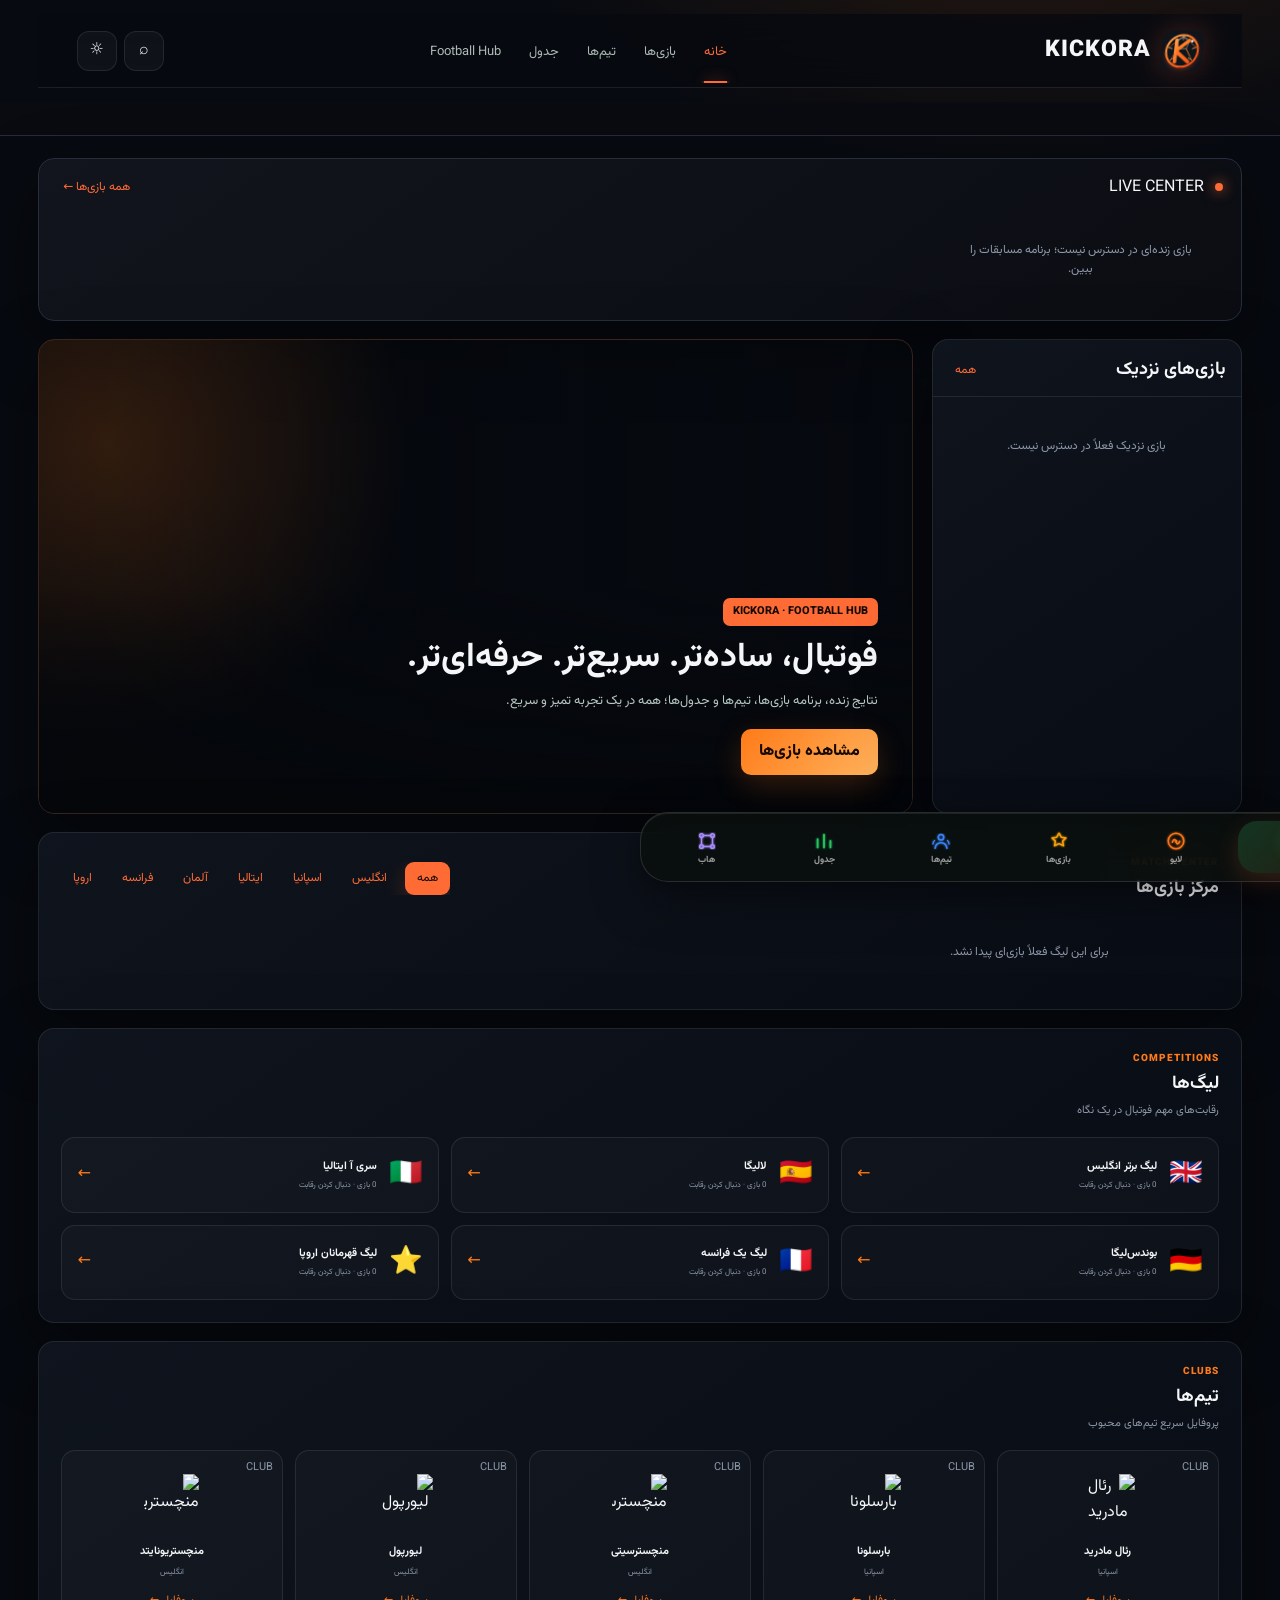
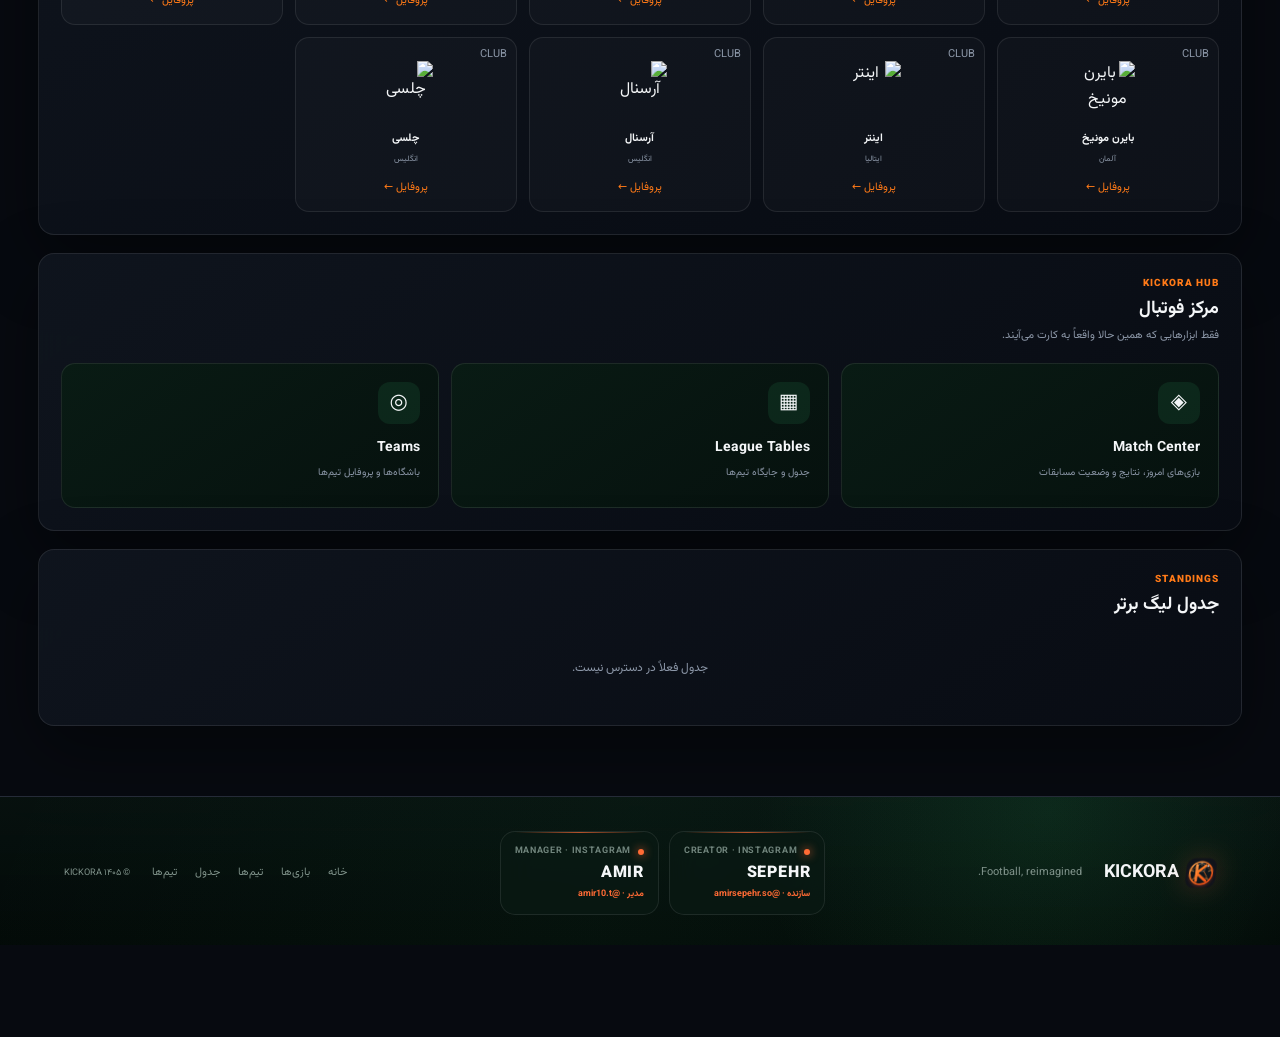
==== commit 2e98ff87: "redesign: simplify KICKORA navigation and remove dead actions" ====
--- a/index.html
+++ b/index.html
@@ -1 +1 @@
-<!doctype html><html lang="fa" dir="rtl"><head><meta charset="UTF-8"/><meta name="viewport" content="width=device-width,initial-scale=1.0,viewport-fit=cover"/><meta name="theme-color" content="#080a0f"/><meta name="description" content="KICKORA؛ هاب مدرن فوتبال، نتایج زنده، بازی‌ها، جدول‌ها، تیم‌ها و آمار فوتبال."/><meta name="mobile-web-app-capable" content="yes"/><meta name="apple-mobile-web-app-capable" content="yes"/><meta name="apple-mobile-web-app-status-bar-style" content="black-translucent"/><meta name="apple-mobile-web-app-title" content="KICKORA"/><title>KICKORA | Football Hub</title><link rel="icon" type="image/svg+xml" href="/assets/kickorax-logo.svg"/><link rel="apple-touch-icon" href="/assets/kickorax-logo.svg"/><link rel="manifest" href="/manifest.webmanifest"/><link rel="stylesheet" href="font.css"/><link rel="stylesheet" href="styles.css"/><link rel="stylesheet" href="mobile.css"/><link rel="stylesheet" href="desktop-bottom-nav.css"/><link rel="stylesheet" href="brand.css"/><link rel="stylesheet" href="hub.css"/><link rel="stylesheet" href="clubs/clubs.css"/><link rel="stylesheet" href="footer-credits.css"/></head><body><div class="top-ticker"><div class="ticker-track" id="tickerText">در حال دریافت آخرین رویدادهای فوتبال...</div></div><header class="site-header"><a class="brand" href="#home" aria-label="KICKORA"><span class="brand-mark" aria-hidden="true"></span><span class="brand-word">KICKORA</span></a><nav class="main-nav"><a class="active" href="#home">خانه</a><a href="#hub">Football Hub</a><a href="#matches">بازی‌ها</a><a href="#teams">تیم‌ها</a><a href="#tables">جدول</a><a href="#more">K+</a></nav><div class="header-actions"><button id="themeBtn" class="icon-btn" aria-label="تغییر تم">☼</button></div></header><main id="home" class="page-shell"><section class="live-strip"><div class="section-heading"><div><span class="live-dot"></span> LIVE CENTER</div><button data-scroll="#matches">همه بازی‌ها ←</button></div><div id="liveMatches" class="live-grid"><div class="skeleton"></div><div class="skeleton"></div><div class="skeleton"></div><div class="skeleton"></div></div></section><section class="hero-layout"><aside class="side-panel matches-panel"><div class="panel-title"><h2>بازی‌های نزدیک</h2><button data-scroll="#matches">همه</button></div><div id="scoreList" class="score-list"><div class="loading">در حال دریافت...</div></div></aside><article class="hero-card hub-hero" id="heroCard"><div class="hero-content"><span class="news-tag">FOOTBALL HUB</span><h1>همه فوتبال، یکجا در KICKORA</h1><p>بازی زنده، برنامه مسابقات، تیم‌ها، جدول و ابزارهای فوتبالی را بدون حاشیه دنبال کن.</p><button class="primary-btn" data-scroll="#hub">ورود به Football Hub</button></div></article><aside class="side-panel hub-side"><div class="panel-title"><h2>دسترسی سریع</h2></div><div class="quick-list"><button data-scroll="#matches"><span>⚽</span><b>بازی‌ها</b><small>برنامه و نتایج</small></button><button data-scroll="#tables"><span>🏆</span><b>جدول‌ها</b><small>رتبه‌بندی لیگ‌ها</small></button><button data-scroll="#teams"><span>👥</span><b>تیم‌ها</b><small>تمام باشگاه‌های پشتیبانی‌شده</small></button><button data-scroll="#hub"><span>📊</span><b>آمار و ابزار</b><small>مقایسه و تحلیل</small></button></div></aside></section><section id="matches" class="content-section"><div class="section-heading"><h2>مرکز بازی‌ها</h2><div class="filter-row"><button class="filter active" data-league="all">همه</button><button class="filter" data-league="eng.1">انگلیس</button><button class="filter" data-league="esp.1">اسپانیا</button><button class="filter" data-league="ita.1">ایتالیا</button><button class="filter" data-league="ger.1">آلمان</button><button class="filter" data-league="fra.1">فرانسه</button><button class="filter" data-league="uefa.champions">اروپا</button></div></div><div id="allMatches" class="match-center"><div class="empty-state">در حال دریافت برنامه بازی‌ها...</div></div></section><section id="teams" class="content-section"><div class="section-heading"><div><div class="section-kicker">CLUBS</div><h2>تیم‌ها</h2><p class="section-subtitle">تمام تیم‌های پشتیبانی‌شده در لیگ‌های KICKORA</p></div><a href="/clubs/" class="section-link">صفحه کامل تیم‌ها ←</a></div><div class="teams-row" id="teamsRow"></div></section><section id="hub" class="content-section football-hub"><div class="section-heading"><div><h2>Football Hub</h2><p class="section-subtitle">ابزارها و اطلاعاتی که برای دنبال‌کردن فوتبال لازم داری.</p></div></div><div class="hub-grid"><button class="hub-card" data-scroll="#matches"><span class="hub-icon">⚽</span><strong>Match Center</strong><small>بازی‌های امروز، نتایج و وضعیت مسابقات</small></button><button class="hub-card" data-scroll="#tables"><span class="hub-icon">🏆</span><strong>League Tables</strong><small>جدول و جایگاه تیم‌ها در رقابت‌ها</small></button><button class="hub-card" data-scroll="#teams"><span class="hub-icon">👥</span><strong>Teams</strong><small>پروفایل کامل باشگاه‌ها</small></button><button class="hub-card" id="compareBtn"><span class="hub-icon">⚖️</span><strong>Compare</strong><small>مقایسه تیم‌ها و بازیکن‌ها — به‌زودی</small></button><button class="hub-card" id="predictBtn"><span class="hub-icon">🎯</span><strong>Predict</strong><small>تحلیل آماری مسابقات — به‌زودی</small></button><button class="hub-card" id="trendingBtn"><span class="hub-icon">🔥</span><strong>Trending</strong><small>بازی‌ها و تیم‌های داغ امروز</small></button></div></section><section id="tables" class="content-section table-section"><div class="section-heading"><h2>جدول لیگ برتر</h2><button data-scroll="#tables">به‌روزرسانی ←</button></div><div id="standings" class="standings"></div></section><section id="more" class="more-grid"><div class="feature-card"><div class="feature-icon">⚡</div><div><h3>هشدار نتیجه</h3><p>نتایج و اتفاقات مهم بازی‌ها را سریع دنبال کن.</p></div><button class="toggle" id="alertToggle" aria-label="فعال کردن اعلان">○</button></div><div class="feature-card app-card"><div><small>KICKORA</small><h3>فوتبال همیشه همراه تو</h3><p>سایت را مثل یک اپ روی گوشی نصب کن.</p></div><div class="phone"><img src="/assets/kickorax-logo.svg" alt="KICKORA"/></div></div><div class="feature-card"><div><small>K+</small><h3>داده‌های عمیق‌تر فوتبال</h3><p>پروفایل تیم‌ها، آمار، تاریخچه و ابزارهای حرفه‌ای.</p></div><span class="plus-badge">COMING SOON</span></div></section></main><footer><div class="footer-brand"><span class="brand-mark small" aria-hidden="true"></span><strong>KICKORA</strong></div><p>Football, upgraded.</p><div class="footer-credits" aria-label="تیم KICKORA"><a class="footer-credit" href="https://www.instagram.com/am.sepehr_s/" target="_blank" rel="noopener noreferrer" aria-label="اینستاگرام سازنده KICKORA — am.sepehr_s" title="اینستاگرام سازنده: @am.sepehr_s"><span class="footer-credit-label"><i></i> CREATOR · INSTAGRAM</span><strong class="footer-credit-name">SEPEHR</strong><span class="footer-credit-role">سازنده · @am.sepehr_s</span></a><a class="footer-credit" href="https://www.instagram.com/amir10.t/" target="_blank" rel="noopener noreferrer" aria-label="اینستاگرام مدیر KICKORA — amir10.t" title="اینستاگرام مدیر: @amir10.t"><span class="footer-credit-label"><i></i> MANAGER · INSTAGRAM</span><strong class="footer-credit-name">AMIR</strong><span class="footer-credit-role">مدیر · @amir10.t</span></a></div><div class="footer-links"><a href="#home">خانه</a><a href="#hub">Football Hub</a><a href="#matches">بازی‌ها</a><a href="#tables">جدول</a><a href="/clubs/">تیم‌ها</a></div><small>© ۱۴۰۵ KICKORA</small></footer><nav class="mobile-bottom-nav" aria-label="ناوبری اصلی"><a class="mobile-nav-item active" href="#home"><img src="/assets/mobile-nav-home.svg" alt=""/><span>خانه</span></a><a class="mobile-nav-item" href="#matches"><img src="/assets/mobile-nav-live.svg" alt=""/><span>لایو</span></a><a class="mobile-nav-item" href="#matches"><img src="/assets/mobile-nav-matches.svg" alt=""/><span>بازی‌ها</span></a><a class="mobile-nav-item" href="#teams"><img src="/assets/mobile-nav-teams.svg" alt=""/><span>تیم‌ها</span></a><a class="mobile-nav-item" href="#tables"><img src="/assets/mobile-nav-tables.svg" alt=""/><span>جدول</span></a><a class="mobile-nav-item" href="#hub"><img src="/assets/mobile-nav-hub.svg" alt=""/><span>هاب</span></a></nav><script src="app-fixed.js"></script><script src="clubs.js"></script><script src="live-refresh.js"></script><script src="pwa.js"></script><script>document.querySelectorAll('.mobile-nav-item').forEach(item=>item.addEventListener('click',()=>{document.querySelectorAll('.mobile-nav-item').forEach(x=>x.classList.remove('active'));item.classList.add('active')}));</script></body></html>+<!doctype html><html lang="fa" dir="rtl"><head><meta charset="UTF-8"><meta name="viewport" content="width=device-width,initial-scale=1,viewport-fit=cover"><meta name="theme-color" content="#0b1020"><meta name="description" content="KICKORA؛ مرکز مدرن فوتبال برای بازی‌ها، نتایج زنده، تیم‌ها و جدول‌ها."><title>KICKORA | Football Hub</title><link rel="icon" type="image/svg+xml" href="/assets/kickora-mark.svg"><link rel="apple-touch-icon" href="/assets/kickora-mark.svg"><link rel="manifest" href="/manifest.webmanifest"><link rel="stylesheet" href="font.css"><link rel="stylesheet" href="styles.css"><link rel="stylesheet" href="mobile.css"><link rel="stylesheet" href="desktop-bottom-nav.css"><link rel="stylesheet" href="brand.css"><link rel="stylesheet" href="hub.css"><link rel="stylesheet" href="clubs/clubs.css"><link rel="stylesheet" href="footer-credits.css"></head><body><div class="top-ticker"><div class="ticker-track" id="tickerText">در حال دریافت آخرین رویدادهای فوتبال...</div></div><header class="site-header"><a class="brand" href="#home" aria-label="KICKORA"><span class="brand-mark" aria-hidden="true"></span><span class="brand-word">KICKORA</span></a><nav class="main-nav"><a class="active" href="#home">خانه</a><a href="#matches">بازی‌ها</a><a href="#teams">تیم‌ها</a><a href="#tables">جدول</a><a href="#hub">Football Hub</a></nav><div class="header-actions"><button id="themeBtn" class="icon-btn" type="button" aria-label="تغییر تم">☼</button></div></header><main id="home" class="page-shell"><section class="live-strip" id="live-center"><div class="section-heading"><div><span class="live-dot"></span> LIVE CENTER</div><button type="button" data-scroll="#matches">همه بازی‌ها ←</button></div><div id="liveMatches" class="live-grid"><div class="skeleton"></div><div class="skeleton"></div><div class="skeleton"></div><div class="skeleton"></div></div></section><section class="hero-layout"><article class="hero-card hub-hero" id="heroCard"><div class="hero-content"><span class="news-tag">KICKORA · FOOTBALL HUB</span><h1>فوتبال، ساده‌تر. سریع‌تر. حرفه‌ای‌تر.</h1><p>نتایج زنده، برنامه بازی‌ها، تیم‌ها و جدول‌ها؛ همه در یک تجربه تمیز و سریع.</p><button class="primary-btn" type="button" data-scroll="#matches">مشاهده بازی‌ها</button></div></article><aside class="side-panel matches-panel"><div class="panel-title"><h2>بازی‌های نزدیک</h2><button type="button" data-scroll="#matches">همه</button></div><div id="scoreList" class="score-list"><div class="loading">در حال دریافت...</div></div></aside></section><section id="matches" class="content-section"><div class="section-heading"><div><div class="section-kicker">MATCH CENTER</div><h2>مرکز بازی‌ها</h2></div><div class="filter-row"><button class="filter active" type="button" data-league="all">همه</button><button class="filter" type="button" data-league="eng.1">انگلیس</button><button class="filter" type="button" data-league="esp.1">اسپانیا</button><button class="filter" type="button" data-league="ita.1">ایتالیا</button><button class="filter" type="button" data-league="ger.1">آلمان</button><button class="filter" type="button" data-league="fra.1">فرانسه</button><button class="filter" type="button" data-league="uefa.champions">اروپا</button></div></div><div id="allMatches" class="match-center"><div class="empty-state">در حال دریافت برنامه بازی‌ها...</div></div></section><section id="teams" class="content-section"><div class="section-heading"><div><div class="section-kicker">CLUBS</div><h2>تیم‌ها</h2><p class="section-subtitle">باشگاه‌های محبوب در لیگ‌های KICKORA</p></div><a href="/clubs/" class="section-link">مشاهده همه ←</a></div><div class="teams-row" id="teamsRow"></div></section><section id="hub" class="content-section football-hub"><div class="section-heading"><div><div class="section-kicker">KICKORA HUB</div><h2>مرکز فوتبال</h2><p class="section-subtitle">فقط ابزارهایی که همین حالا واقعاً به کارت می‌آیند.</p></div></div><div class="hub-grid"><button class="hub-card" type="button" data-scroll="#matches"><span class="hub-icon">◈</span><strong>Match Center</strong><small>بازی‌های امروز، نتایج و وضعیت مسابقات</small></button><button class="hub-card" type="button" data-scroll="#tables"><span class="hub-icon">▦</span><strong>League Tables</strong><small>جدول و جایگاه تیم‌ها</small></button><button class="hub-card" type="button" data-scroll="#teams"><span class="hub-icon">◎</span><strong>Teams</strong><small>باشگاه‌ها و پروفایل تیم‌ها</small></button></div></section><section id="tables" class="content-section table-section"><div class="section-heading"><div><div class="section-kicker">STANDINGS</div><h2>جدول لیگ برتر</h2></div></div><div id="standings" class="standings"></div></section></main><footer><div class="footer-brand"><span class="brand-mark small" aria-hidden="true"></span><strong>KICKORA</strong></div><p>Football, reimagined.</p><div class="footer-credits" aria-label="تیم KICKORA"><a class="footer-credit" href="https://www.instagram.com/amirsepehr.so/" target="_blank" rel="noopener noreferrer" aria-label="اینستاگرام سازنده KICKORA"><span class="footer-credit-label"><i></i> CREATOR · INSTAGRAM</span><strong class="footer-credit-name">SEPEHR</strong><span class="footer-credit-role">سازنده · @amirsepehr.so</span></a><a class="footer-credit" href="https://www.instagram.com/amir10.t/" target="_blank" rel="noopener noreferrer" aria-label="اینستاگرام مدیر KICKORA"><span class="footer-credit-label"><i></i> MANAGER · INSTAGRAM</span><strong class="footer-credit-name">AMIR</strong><span class="footer-credit-role">مدیر · @amir10.t</span></a></div><div class="footer-links"><a href="#home">خانه</a><a href="#matches">بازی‌ها</a><a href="#teams">تیم‌ها</a><a href="#tables">جدول</a><a href="/clubs/">تیم‌ها</a></div><small>© ۱۴۰۵ KICKORA</small></footer><nav id="mobileNav" class="mobile-bottom-nav" aria-label="ناوبری اصلی"><a class="mobile-nav-item active" href="#home"><img src="/assets/mobile-nav-home.svg" alt=""><span>خانه</span></a><a class="mobile-nav-item" href="#live-center"><img src="/assets/mobile-nav-live.svg" alt=""><span>لایو</span></a><a class="mobile-nav-item" href="#matches"><img src="/assets/mobile-nav-matches.svg" alt=""><span>بازی‌ها</span></a><a class="mobile-nav-item" href="#teams"><img src="/assets/mobile-nav-teams.svg" alt=""><span>تیم‌ها</span></a><a class="mobile-nav-item" href="#tables"><img src="/assets/mobile-nav-tables.svg" alt=""><span>جدول</span></a><a class="mobile-nav-item" href="#hub"><img src="/assets/mobile-nav-hub.svg" alt=""><span>هاب</span></a></nav><script src="app-fixed.js"></script><script src="clubs.js"></script><script src="live-refresh.js"></script><script src="pwa.js"></script><script>document.querySelectorAll('[data-scroll]').forEach(b=>b.addEventListener('click',()=>document.querySelector(b.dataset.scroll)?.scrollIntoView({behavior:'smooth',block:'start'})));document.querySelectorAll('.filter[data-league]').forEach(b=>b.addEventListener('click',()=>{document.querySelectorAll('.filter[data-league]').forEach(x=>x.classList.remove('active'));b.classList.add('active')}));document.querySelectorAll('.mobile-nav-item').forEach(item=>item.addEventListener('click',()=>{document.querySelectorAll('.mobile-nav-item').forEach(x=>x.classList.remove('active'));item.classList.add('active')}));</script></body></html>
--- a/footer-credits.css
+++ b/footer-credits.css
@@ -2,7 +2,7 @@
 footer{position:relative;overflow:hidden;isolation:isolate;flex-wrap:wrap;gap:22px;padding:34px 5vw 30px;background:radial-gradient(circle at 82% 10%,rgba(66,230,129,.10),transparent 28%),linear-gradient(180deg,rgba(7,19,15,.82),rgba(3,10,8,.98))}
 footer:before{content:"";position:absolute;inset:0;z-index:-1;background:linear-gradient(110deg,transparent 0%,rgba(66,230,129,.035) 48%,transparent 100%);pointer-events:none}
 .footer-credits{display:flex;align-items:stretch;gap:10px;margin-right:auto}
-.footer-credit{position:relative;min-width:145px;padding:12px 14px;border:1px solid var(--line);border-radius:15px;background:rgba(10,25,20,.72);backdrop-filter:blur(14px);transition:transform .25s ease,border-color .25s ease,box-shadow .25s ease}
+.footer-credit{position:relative;display:block;min-width:145px;padding:12px 14px;border:1px solid var(--line);border-radius:15px;background:rgba(10,25,20,.72);backdrop-filter:blur(14px);transition:transform .25s ease,border-color .25s ease,box-shadow .25s ease;color:inherit;text-decoration:none}
 .footer-credit:hover{transform:translateY(-4px);border-color:rgba(66,230,129,.55);box-shadow:0 12px 30px rgba(0,0,0,.2),0 0 24px rgba(66,230,129,.07)}
 .footer-credit:after{content:"";position:absolute;top:0;right:14px;left:14px;height:1px;background:linear-gradient(90deg,transparent,var(--green),transparent);opacity:.7}
 .footer-credit-label{display:flex;align-items:center;gap:7px;color:#71857d;font-size:9px;font-weight:700;letter-spacing:.7px;text-transform:uppercase}
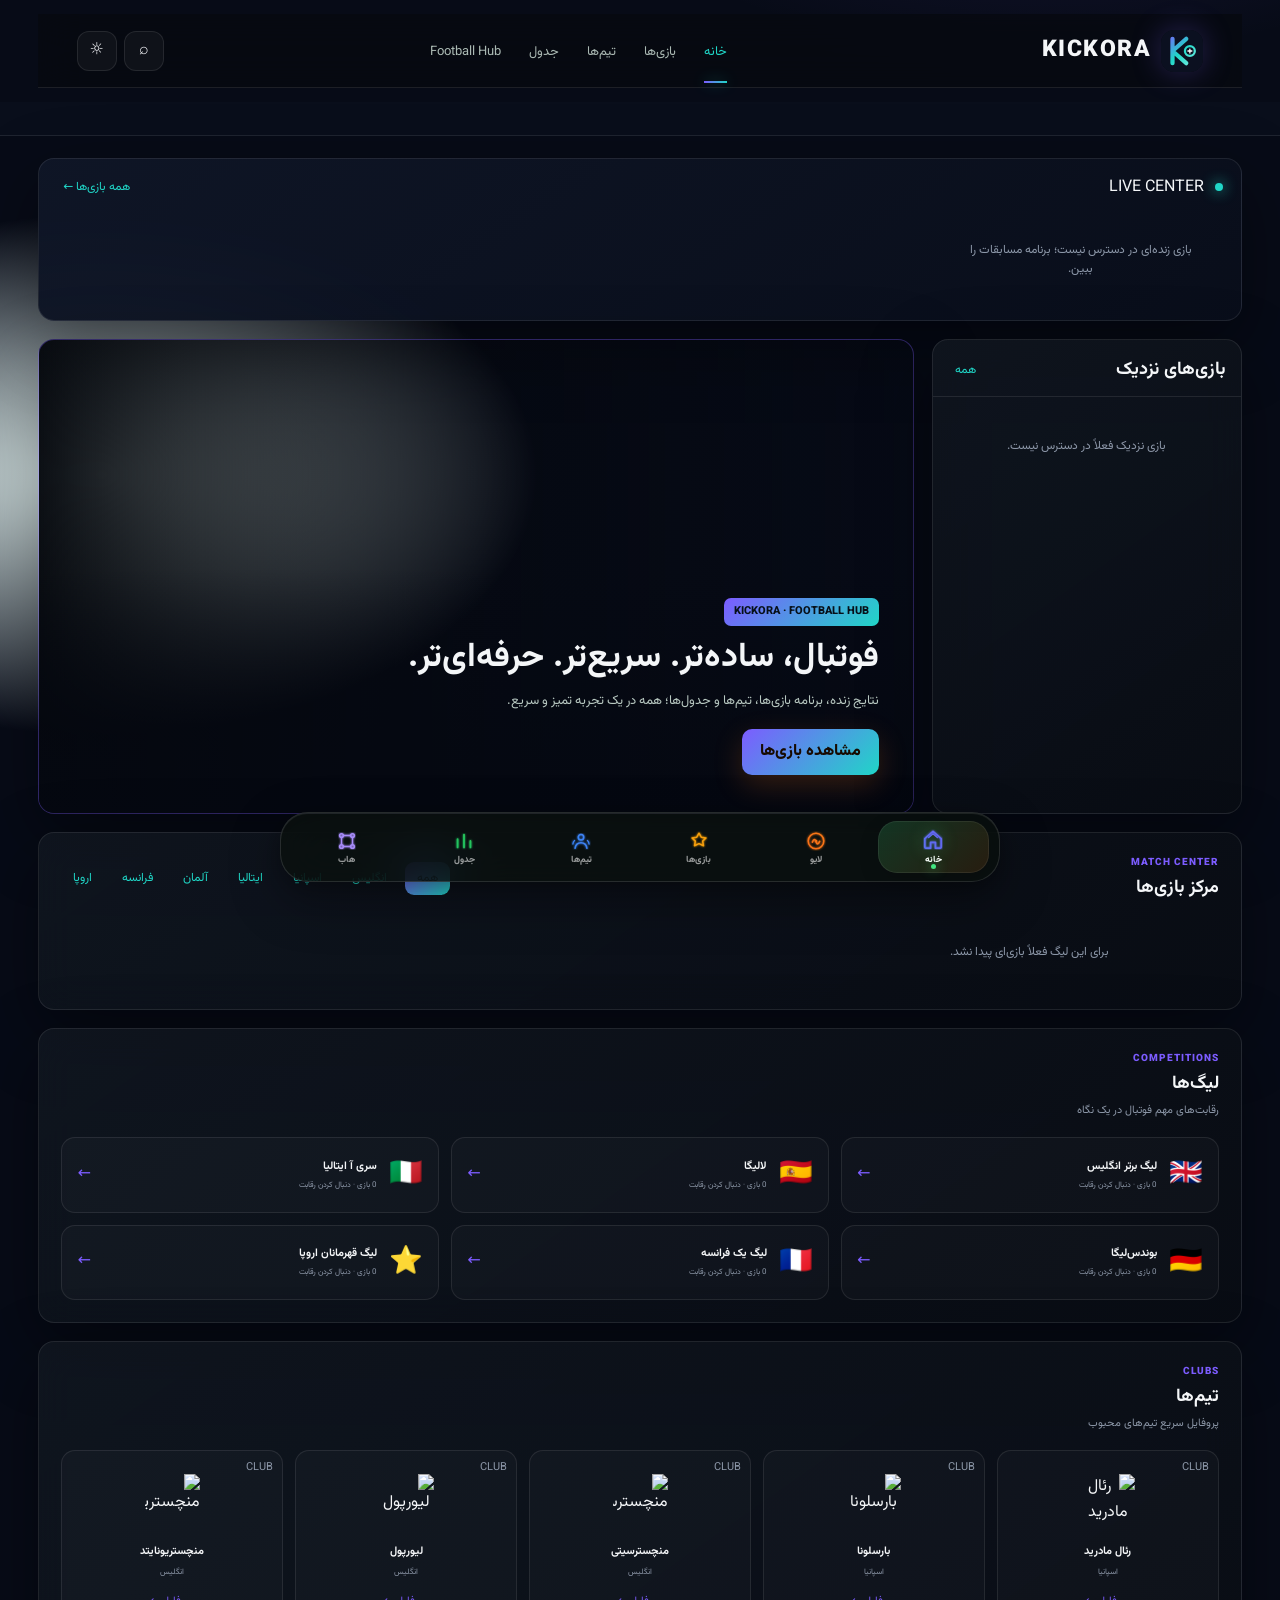
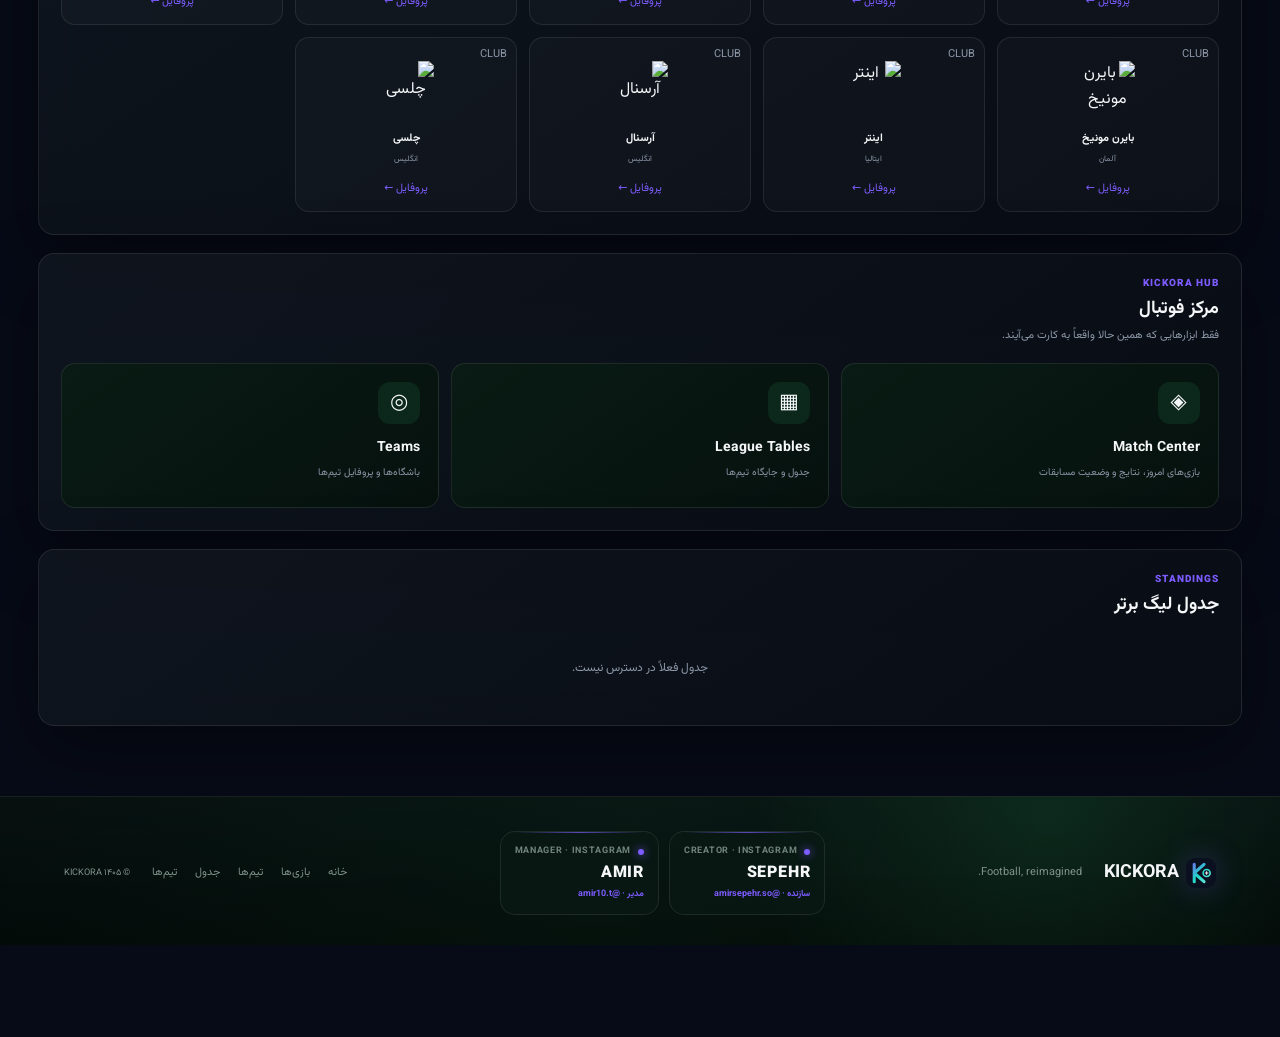
==== commit 047ef7b5: "polish: lock new brand palette after runtime styles" ====
--- a/index.html
+++ b/index.html
@@ -1 +1 @@
-<!doctype html><html lang="fa" dir="rtl"><head><meta charset="UTF-8"><meta name="viewport" content="width=device-width,initial-scale=1,viewport-fit=cover"><meta name="theme-color" content="#0b1020"><meta name="description" content="KICKORA؛ مرکز مدرن فوتبال برای بازی‌ها، نتایج زنده، تیم‌ها و جدول‌ها."><title>KICKORA | Football Hub</title><link rel="icon" type="image/svg+xml" href="/assets/kickora-mark.svg"><link rel="apple-touch-icon" href="/assets/kickora-mark.svg"><link rel="manifest" href="/manifest.webmanifest"><link rel="stylesheet" href="font.css"><link rel="stylesheet" href="styles.css"><link rel="stylesheet" href="mobile.css"><link rel="stylesheet" href="desktop-bottom-nav.css"><link rel="stylesheet" href="brand.css"><link rel="stylesheet" href="hub.css"><link rel="stylesheet" href="clubs/clubs.css"><link rel="stylesheet" href="footer-credits.css"></head><body><div class="top-ticker"><div class="ticker-track" id="tickerText">در حال دریافت آخرین رویدادهای فوتبال...</div></div><header class="site-header"><a class="brand" href="#home" aria-label="KICKORA"><span class="brand-mark" aria-hidden="true"></span><span class="brand-word">KICKORA</span></a><nav class="main-nav"><a class="active" href="#home">خانه</a><a href="#matches">بازی‌ها</a><a href="#teams">تیم‌ها</a><a href="#tables">جدول</a><a href="#hub">Football Hub</a></nav><div class="header-actions"><button id="themeBtn" class="icon-btn" type="button" aria-label="تغییر تم">☼</button></div></header><main id="home" class="page-shell"><section class="live-strip" id="live-center"><div class="section-heading"><div><span class="live-dot"></span> LIVE CENTER</div><button type="button" data-scroll="#matches">همه بازی‌ها ←</button></div><div id="liveMatches" class="live-grid"><div class="skeleton"></div><div class="skeleton"></div><div class="skeleton"></div><div class="skeleton"></div></div></section><section class="hero-layout"><article class="hero-card hub-hero" id="heroCard"><div class="hero-content"><span class="news-tag">KICKORA · FOOTBALL HUB</span><h1>فوتبال، ساده‌تر. سریع‌تر. حرفه‌ای‌تر.</h1><p>نتایج زنده، برنامه بازی‌ها، تیم‌ها و جدول‌ها؛ همه در یک تجربه تمیز و سریع.</p><button class="primary-btn" type="button" data-scroll="#matches">مشاهده بازی‌ها</button></div></article><aside class="side-panel matches-panel"><div class="panel-title"><h2>بازی‌های نزدیک</h2><button type="button" data-scroll="#matches">همه</button></div><div id="scoreList" class="score-list"><div class="loading">در حال دریافت...</div></div></aside></section><section id="matches" class="content-section"><div class="section-heading"><div><div class="section-kicker">MATCH CENTER</div><h2>مرکز بازی‌ها</h2></div><div class="filter-row"><button class="filter active" type="button" data-league="all">همه</button><button class="filter" type="button" data-league="eng.1">انگلیس</button><button class="filter" type="button" data-league="esp.1">اسپانیا</button><button class="filter" type="button" data-league="ita.1">ایتالیا</button><button class="filter" type="button" data-league="ger.1">آلمان</button><button class="filter" type="button" data-league="fra.1">فرانسه</button><button class="filter" type="button" data-league="uefa.champions">اروپا</button></div></div><div id="allMatches" class="match-center"><div class="empty-state">در حال دریافت برنامه بازی‌ها...</div></div></section><section id="teams" class="content-section"><div class="section-heading"><div><div class="section-kicker">CLUBS</div><h2>تیم‌ها</h2><p class="section-subtitle">باشگاه‌های محبوب در لیگ‌های KICKORA</p></div><a href="/clubs/" class="section-link">مشاهده همه ←</a></div><div class="teams-row" id="teamsRow"></div></section><section id="hub" class="content-section football-hub"><div class="section-heading"><div><div class="section-kicker">KICKORA HUB</div><h2>مرکز فوتبال</h2><p class="section-subtitle">فقط ابزارهایی که همین حالا واقعاً به کارت می‌آیند.</p></div></div><div class="hub-grid"><button class="hub-card" type="button" data-scroll="#matches"><span class="hub-icon">◈</span><strong>Match Center</strong><small>بازی‌های امروز، نتایج و وضعیت مسابقات</small></button><button class="hub-card" type="button" data-scroll="#tables"><span class="hub-icon">▦</span><strong>League Tables</strong><small>جدول و جایگاه تیم‌ها</small></button><button class="hub-card" type="button" data-scroll="#teams"><span class="hub-icon">◎</span><strong>Teams</strong><small>باشگاه‌ها و پروفایل تیم‌ها</small></button></div></section><section id="tables" class="content-section table-section"><div class="section-heading"><div><div class="section-kicker">STANDINGS</div><h2>جدول لیگ برتر</h2></div></div><div id="standings" class="standings"></div></section></main><footer><div class="footer-brand"><span class="brand-mark small" aria-hidden="true"></span><strong>KICKORA</strong></div><p>Football, reimagined.</p><div class="footer-credits" aria-label="تیم KICKORA"><a class="footer-credit" href="https://www.instagram.com/amirsepehr.so/" target="_blank" rel="noopener noreferrer" aria-label="اینستاگرام سازنده KICKORA"><span class="footer-credit-label"><i></i> CREATOR · INSTAGRAM</span><strong class="footer-credit-name">SEPEHR</strong><span class="footer-credit-role">سازنده · @amirsepehr.so</span></a><a class="footer-credit" href="https://www.instagram.com/amir10.t/" target="_blank" rel="noopener noreferrer" aria-label="اینستاگرام مدیر KICKORA"><span class="footer-credit-label"><i></i> MANAGER · INSTAGRAM</span><strong class="footer-credit-name">AMIR</strong><span class="footer-credit-role">مدیر · @amir10.t</span></a></div><div class="footer-links"><a href="#home">خانه</a><a href="#matches">بازی‌ها</a><a href="#teams">تیم‌ها</a><a href="#tables">جدول</a><a href="/clubs/">تیم‌ها</a></div><small>© ۱۴۰۵ KICKORA</small></footer><nav id="mobileNav" class="mobile-bottom-nav" aria-label="ناوبری اصلی"><a class="mobile-nav-item active" href="#home"><img src="/assets/mobile-nav-home.svg" alt=""><span>خانه</span></a><a class="mobile-nav-item" href="#live-center"><img src="/assets/mobile-nav-live.svg" alt=""><span>لایو</span></a><a class="mobile-nav-item" href="#matches"><img src="/assets/mobile-nav-matches.svg" alt=""><span>بازی‌ها</span></a><a class="mobile-nav-item" href="#teams"><img src="/assets/mobile-nav-teams.svg" alt=""><span>تیم‌ها</span></a><a class="mobile-nav-item" href="#tables"><img src="/assets/mobile-nav-tables.svg" alt=""><span>جدول</span></a><a class="mobile-nav-item" href="#hub"><img src="/assets/mobile-nav-hub.svg" alt=""><span>هاب</span></a></nav><script src="app-fixed.js"></script><script src="clubs.js"></script><script src="live-refresh.js"></script><script src="pwa.js"></script><script>document.querySelectorAll('[data-scroll]').forEach(b=>b.addEventListener('click',()=>document.querySelector(b.dataset.scroll)?.scrollIntoView({behavior:'smooth',block:'start'})));document.querySelectorAll('.filter[data-league]').forEach(b=>b.addEventListener('click',()=>{document.querySelectorAll('.filter[data-league]').forEach(x=>x.classList.remove('active'));b.classList.add('active')}));document.querySelectorAll('.mobile-nav-item').forEach(item=>item.addEventListener('click',()=>{document.querySelectorAll('.mobile-nav-item').forEach(x=>x.classList.remove('active'));item.classList.add('active')}));</script></body></html>+<!doctype html><html lang="fa" dir="rtl"><head><meta charset="UTF-8"><meta name="viewport" content="width=device-width,initial-scale=1,viewport-fit=cover"><meta name="theme-color" content="#0b1020"><meta name="description" content="KICKORA؛ مرکز مدرن فوتبال برای بازی‌ها، نتایج زنده، تیم‌ها و جدول‌ها."><title>KICKORA | Football Hub</title><link rel="icon" type="image/svg+xml" href="/assets/kickora-mark.svg"><link rel="apple-touch-icon" href="/assets/kickora-mark.svg"><link rel="manifest" href="/manifest.webmanifest"><link rel="stylesheet" href="font.css"><link rel="stylesheet" href="styles.css"><link rel="stylesheet" href="mobile.css"><link rel="stylesheet" href="desktop-bottom-nav.css"><link rel="stylesheet" href="brand.css"><link rel="stylesheet" href="hub.css"><link rel="stylesheet" href="clubs/clubs.css"><link rel="stylesheet" href="footer-credits.css"></head><body><div class="top-ticker"><div class="ticker-track" id="tickerText">در حال دریافت آخرین رویدادهای فوتبال...</div></div><header class="site-header"><a class="brand" href="#home" aria-label="KICKORA"><span class="brand-mark" aria-hidden="true"></span><span class="brand-word">KICKORA</span></a><nav class="main-nav"><a class="active" href="#home">خانه</a><a href="#matches">بازی‌ها</a><a href="#teams">تیم‌ها</a><a href="#tables">جدول</a><a href="#hub">Football Hub</a></nav><div class="header-actions"><button id="themeBtn" class="icon-btn" type="button" aria-label="تغییر تم">☼</button></div></header><main id="home" class="page-shell"><section class="live-strip" id="live-center"><div class="section-heading"><div><span class="live-dot"></span> LIVE CENTER</div><button type="button" data-scroll="#matches">همه بازی‌ها ←</button></div><div id="liveMatches" class="live-grid"><div class="skeleton"></div><div class="skeleton"></div><div class="skeleton"></div><div class="skeleton"></div></div></section><section class="hero-layout"><article class="hero-card hub-hero" id="heroCard"><div class="hero-content"><span class="news-tag">KICKORA · FOOTBALL HUB</span><h1>فوتبال، ساده‌تر. سریع‌تر. حرفه‌ای‌تر.</h1><p>نتایج زنده، برنامه بازی‌ها، تیم‌ها و جدول‌ها؛ همه در یک تجربه تمیز و سریع.</p><button class="primary-btn" type="button" data-scroll="#matches">مشاهده بازی‌ها</button></div></article><aside class="side-panel matches-panel"><div class="panel-title"><h2>بازی‌های نزدیک</h2><button type="button" data-scroll="#matches">همه</button></div><div id="scoreList" class="score-list"><div class="loading">در حال دریافت...</div></div></aside></section><section id="matches" class="content-section"><div class="section-heading"><div><div class="section-kicker">MATCH CENTER</div><h2>مرکز بازی‌ها</h2></div><div class="filter-row"><button class="filter active" type="button" data-league="all">همه</button><button class="filter" type="button" data-league="eng.1">انگلیس</button><button class="filter" type="button" data-league="esp.1">اسپانیا</button><button class="filter" type="button" data-league="ita.1">ایتالیا</button><button class="filter" type="button" data-league="ger.1">آلمان</button><button class="filter" type="button" data-league="fra.1">فرانسه</button><button class="filter" type="button" data-league="uefa.champions">اروپا</button></div></div><div id="allMatches" class="match-center"><div class="empty-state">در حال دریافت برنامه بازی‌ها...</div></div></section><section id="teams" class="content-section"><div class="section-heading"><div><div class="section-kicker">CLUBS</div><h2>تیم‌ها</h2><p class="section-subtitle">باشگاه‌های محبوب در لیگ‌های KICKORA</p></div><a href="/clubs/" class="section-link">مشاهده همه ←</a></div><div class="teams-row" id="teamsRow"></div></section><section id="hub" class="content-section football-hub"><div class="section-heading"><div><div class="section-kicker">KICKORA HUB</div><h2>مرکز فوتبال</h2><p class="section-subtitle">فقط ابزارهایی که همین حالا واقعاً به کارت می‌آیند.</p></div></div><div class="hub-grid"><button class="hub-card" type="button" data-scroll="#matches"><span class="hub-icon">◈</span><strong>Match Center</strong><small>بازی‌های امروز، نتایج و وضعیت مسابقات</small></button><button class="hub-card" type="button" data-scroll="#tables"><span class="hub-icon">▦</span><strong>League Tables</strong><small>جدول و جایگاه تیم‌ها</small></button><button class="hub-card" type="button" data-scroll="#teams"><span class="hub-icon">◎</span><strong>Teams</strong><small>باشگاه‌ها و پروفایل تیم‌ها</small></button></div></section><section id="tables" class="content-section table-section"><div class="section-heading"><div><div class="section-kicker">STANDINGS</div><h2>جدول لیگ برتر</h2></div></div><div id="standings" class="standings"></div></section></main><footer><div class="footer-brand"><span class="brand-mark small" aria-hidden="true"></span><strong>KICKORA</strong></div><p>Football, reimagined.</p><div class="footer-credits" aria-label="تیم KICKORA"><a class="footer-credit" href="https://www.instagram.com/amirsepehr.so/" target="_blank" rel="noopener noreferrer" aria-label="اینستاگرام سازنده KICKORA"><span class="footer-credit-label"><i></i> CREATOR · INSTAGRAM</span><strong class="footer-credit-name">SEPEHR</strong><span class="footer-credit-role">سازنده · @amirsepehr.so</span></a><a class="footer-credit" href="https://www.instagram.com/amir10.t/" target="_blank" rel="noopener noreferrer" aria-label="اینستاگرام مدیر KICKORA"><span class="footer-credit-label"><i></i> MANAGER · INSTAGRAM</span><strong class="footer-credit-name">AMIR</strong><span class="footer-credit-role">مدیر · @amir10.t</span></a></div><div class="footer-links"><a href="#home">خانه</a><a href="#matches">بازی‌ها</a><a href="#teams">تیم‌ها</a><a href="#tables">جدول</a><a href="/clubs/">تیم‌ها</a></div><small>© ۱۴۰۵ KICKORA</small></footer><nav id="mobileNav" class="mobile-bottom-nav" aria-label="ناوبری اصلی"><a class="mobile-nav-item active" href="#home"><img src="/assets/mobile-nav-home.svg" alt=""><span>خانه</span></a><a class="mobile-nav-item" href="#live-center"><img src="/assets/mobile-nav-live.svg" alt=""><span>لایو</span></a><a class="mobile-nav-item" href="#matches"><img src="/assets/mobile-nav-matches.svg" alt=""><span>بازی‌ها</span></a><a class="mobile-nav-item" href="#teams"><img src="/assets/mobile-nav-teams.svg" alt=""><span>تیم‌ها</span></a><a class="mobile-nav-item" href="#tables"><img src="/assets/mobile-nav-tables.svg" alt=""><span>جدول</span></a><a class="mobile-nav-item" href="#hub"><img src="/assets/mobile-nav-hub.svg" alt=""><span>هاب</span></a></nav><script src="app-fixed.js"></script><script src="clubs.js"></script><script src="live-refresh.js"></script><script src="pwa.js"></script><script>document.querySelectorAll('[data-scroll]').forEach(b=>b.addEventListener('click',()=>document.querySelector(b.dataset.scroll)?.scrollIntoView({behavior:'smooth',block:'start'})));document.querySelectorAll('.filter[data-league]').forEach(b=>b.addEventListener('click',()=>{document.querySelectorAll('.filter[data-league]').forEach(x=>x.classList.remove('active'));b.classList.add('active')}));document.querySelectorAll('.mobile-nav-item').forEach(item=>item.addEventListener('click',()=>{document.querySelectorAll('.mobile-nav-item').forEach(x=>x.classList.remove('active'));item.classList.add('active')}));document.addEventListener('DOMContentLoaded',()=>setTimeout(()=>{const s=document.createElement('style');s.textContent=':root{--accent:#7c5cff!important;--accent2:#20d6c7!important}body{background:radial-gradient(900px 520px at 82% -10%,rgba(124,92,255,.20),transparent 62%),radial-gradient(700px 420px at 8% 18%,rgba(32,214,199,.09),#070b17 62%)!important}.primary-btn{background:linear-gradient(135deg,#7c5cff,#20d6c7)!important}.news-tag{background:linear-gradient(135deg,#7c5cff,#20d6c7)!important}.live-dot{background:#20d6c7!important}.live-label{color:#20d6c7!important}';document.head.appendChild(s)},0));</script></body></html>
--- a/brand.css
+++ b/brand.css
@@ -1,15 +1 @@
-:root{--bg:#080a0f;--surface:#10131a;--surface2:#151923;--line:#252b38;--text:#f5f7fb;--muted:#8d96a8;--green:#ff6b35;--green2:#ff8a5b;--shadow:0 22px 60px rgba(0,0,0,.34)}body{background:radial-gradient(circle at 72% -10%,#3a1a12 0,#11141c 28%,#080a0f 70%)}.top-ticker{background:#090b10;border-color:#252b38;color:#9ea7b8}.ticker-track b,.section-heading button,.panel-title button,.main-nav a:hover,.main-nav a.active{color:var(--green)}.site-header{background:rgba(8,10,15,.86);border-color:#252b38}.brand{min-width:210px;gap:10px}.brand-word{font-weight:950;letter-spacing:1px}.brand-mark{display:grid;place-items:center;width:42px;height:42px;border-radius:12px;background-image:url('/assets/kickorax-logo.svg');background-repeat:no-repeat;background-position:left center;background-size:auto 100%;background-color:#10131a;color:transparent;font-size:0;box-shadow:0 0 28px rgba(255,107,53,.22);transform:skew(-7deg);overflow:hidden}.brand-mark.small{width:30px;height:30px;border-radius:9px;font-size:0}.main-nav a.active:after{background:var(--green);box-shadow:0 0 14px rgba(255,107,53,.65)}.icon-btn{background:#11151d;border-color:#2a3040;color:#dbe1eb}.live-strip,.side-panel,.content-section,.feature-card{background:linear-gradient(145deg,rgba(18,21,29,.98),rgba(11,13,19,.98));border-color:#272d3a}.live-item,.match-card,.team-card,.news-card{background:#0d1017;border-color:#252b38}.live-dot{background:var(--green);box-shadow:0 0 13px var(--green)}.filter,.tab{background:#11151d;border-color:#2a3040;color:#9da7b8}.filter.active,.tab.active,.primary-btn{background:var(--green);border-color:var(--green);color:#160a05}.news-tag{background:var(--green);color:#160a05}.match-score small,.score small,.score-num small,.rank,.feature-icon,.app-card small,.plus-badge{color:var(--green)}.plus-badge{border-color:rgba(255,107,53,.45)}.app-card{background:radial-gradient(circle at 20% 30%,#402015,#0d1118 65%)}.phone{border-color:#6e3a28;color:var(--green)}.hero-card{border-color:#3a241c}.hero-card:after{background:linear-gradient(0deg,rgba(5,7,11,.94),transparent 48%)}.toast{background:#1c100b;color:#fff1ea;border-color:#8c4026}.skeleton{background:linear-gradient(90deg,#10131a,#1a1e28,#10131a);background-size:200% 100%}footer{border-color:#252b38}footer .footer-brand{color:var(--text)}.is-live{border-color:rgba(255,107,53,.55);box-shadow:0 0 0 1px rgba(255,107,53,.08),0 10px 35px rgba(255,107,53,.08)}
-body.light{--bg:#f5f8f6;--surface:#fff;--surface2:#f8fbf9;--line:#dbe6e0;--text:#14231d;--muted:#64766e;--green:#16a85a;--green2:#0f8e4c;--shadow:0 14px 38px rgba(27,55,43,.10);background:radial-gradient(circle at 50% -18%,rgba(66,230,129,.14),transparent 36%),linear-gradient(180deg,#f8fbf9 0%,#f1f6f3 100%);color:var(--text)}
-body.light .top-ticker{background:rgba(255,255,255,.82);color:#64766e;border-color:#dce7e1}body.light .site-header{background:rgba(255,255,255,.84);border-color:#dce7e1;box-shadow:0 8px 28px rgba(30,60,46,.06)}body.light .main-nav a{color:#667970}body.light .main-nav a:hover,body.light .main-nav a.active{color:#129852}body.light .icon-btn{background:#f4f8f6;border-color:#d7e3dd;color:#263a31}body.light .live-strip,body.light .side-panel,body.light .content-section,body.light .feature-card{background:rgba(255,255,255,.94);border-color:#dce7e1;box-shadow:var(--shadow)}body.light .live-item,body.light .match-card,body.light .team-card,body.light .news-card{background:#f8fbf9;border-color:#dce7e1}body.light .score-row,body.light .latest-item,body.light .table-row{border-color:#e5ede9}body.light .filter,body.light .tab{background:#f4f8f6;border-color:#d9e5df;color:#60736a}body.light .filter.active,body.light .tab.active{background:#16a85a;border-color:#16a85a;color:#fff}body.light .hero-card{border-color:#c9ddd2}body.light .hero-content p{color:#dbe9e2}body.light .news-card p{color:#6c7f76}body.light .news-meta,body.light .latest-item small,body.light .match-meta{color:#71847b}body.light .section-heading button,body.light .panel-title button{color:#129852}body.light .search-modal{background:rgba(25,42,34,.28)}body.light .search-box{background:rgba(255,255,255,.97);border-color:#d5e3dc;box-shadow:0 24px 70px rgba(27,55,43,.18)}body.light .search-box input{background:#f5f8f6;border-color:#d7e3dd;color:#16251f}body.light .search-box>button{color:#64776e}body.light .toast{background:#effaf3;color:#145c36;border-color:#a9d9bc;box-shadow:0 12px 30px rgba(25,100,57,.12)}body.light .skeleton{background:linear-gradient(90deg,#edf3f0,#f8fbf9,#edf3f0)}body.light footer{border-color:#dce7e1;color:#6b7e75}body.light footer .footer-brand{color:#14231d}body.light .feature-card p{color:#687b72}body.light .app-card{background:radial-gradient(circle at 18% 25%,#dff7e8,#f8fbf9 68%)}body.light .phone{border-color:#9fcfb3;color:#129852}body.light .plus-badge{border-color:#a7d5ba;color:#129852}body.light .content-section:hover,body.light .feature-card:hover,body.light .side-panel:hover{border-color:#c7dcd1;box-shadow:0 18px 44px rgba(27,55,43,.13)}body.light .primary-btn{background:#16a85a;color:#fff;box-shadow:0 8px 22px rgba(22,168,90,.20)}body.light .live-dot{background:#16a85a;box-shadow:0 0 12px rgba(22,168,90,.45)}@media(max-width:820px){body.light .site-header{box-shadow:0 5px 20px rgba(30,60,46,.07)}}
-
-/* KICKORA premium motion system */
-html{scroll-behavior:smooth}body,body *{transition:background-color .32s ease,border-color .32s ease,color .24s ease,box-shadow .32s ease,opacity .28s ease,transform .32s cubic-bezier(.2,.8,.2,1)}body{overflow-x:hidden}.site-header{backdrop-filter:blur(18px);-webkit-backdrop-filter:blur(18px);animation:kx-header-in .75s cubic-bezier(.2,.8,.2,1) both}.top-ticker{animation:kx-ticker-in .9s ease both}.brand{transition:transform .35s cubic-bezier(.2,.8,.2,1),gap .35s ease}.brand:hover{transform:translateY(-2px)}.brand-mark{animation:kx-logo-in 1s .12s cubic-bezier(.16,1,.3,1) both}.brand:hover .brand-mark{transform:skew(-7deg) rotate(-4deg) scale(1.06);box-shadow:0 0 38px rgba(255,107,53,.42)}.brand-word{transition:letter-spacing .35s ease}.brand:hover .brand-word{letter-spacing:2.5px}.main-nav a{position:relative;overflow:hidden}.main-nav a:before{content:'';position:absolute;inset:auto 20% 0;height:2px;border-radius:999px;background:linear-gradient(90deg,transparent,var(--green),transparent);transform:scaleX(0);transition:transform .35s ease}.main-nav a:hover:before,.main-nav a.active:before{transform:scaleX(1)}.icon-btn{position:relative;overflow:hidden;transition:transform .3s ease,box-shadow .3s ease,background-color .3s ease!important}.icon-btn:hover{transform:translateY(-2px) rotate(4deg);box-shadow:0 10px 26px rgba(255,107,53,.2)}.icon-btn:active{transform:scale(.9)}
-.live-strip,.side-panel,.content-section,.feature-card{animation:kx-section-in .7s cubic-bezier(.2,.8,.2,1) both;transform-origin:center}.hero-card{animation:kx-hero-in 1s .15s cubic-bezier(.16,1,.3,1) both;overflow:hidden}.hero-card:before{content:'';position:absolute;inset:-20%;background:radial-gradient(circle at 20% 30%,rgba(255,122,24,.18),transparent 28%);animation:kx-glow-drift 7s ease-in-out infinite alternate;pointer-events:none}.hero-card:after{transition:opacity .45s ease}.hero-card:hover:after{opacity:.78}.hero-card:hover{transform:translateY(-5px) scale(1.006);box-shadow:0 30px 80px rgba(0,0,0,.42)}.hero-content h1{animation:kx-text-in .8s .42s both}.hero-content p{animation:kx-text-in .8s .52s both}.hero-content .primary-btn{animation:kx-text-in .8s .62s both}
-.live-item,.match-card,.team-card,.news-card,.hub-card,.quick-list button,.filter,.tab,.feature-card{will-change:transform}.live-item:hover,.match-card:hover,.team-card:hover,.news-card:hover,.hub-card:hover,.quick-list button:hover{transform:translateY(-5px) scale(1.012);box-shadow:0 18px 42px rgba(0,0,0,.2)}.live-item:active,.match-card:active,.team-card:active,.hub-card:active,.quick-list button:active,.filter:active,.tab:active{transform:translateY(-1px) scale(.985)}.filter,.tab{transition:transform .22s ease,background-color .25s ease,box-shadow .25s ease!important}.filter:hover,.tab:hover{transform:translateY(-2px)}.filter.active,.tab.active{box-shadow:0 8px 24px rgba(255,107,53,.22)}
-.live-dot{animation:kx-live-pulse 1.7s ease-in-out infinite}.is-live{animation:kx-live-border 2.4s ease-in-out infinite}.live-now .live-score,.live-label{animation:kx-live-text 1.5s ease-in-out infinite}.premium-live{position:relative;overflow:hidden}.premium-live:after{content:'';position:absolute;inset:0;background:linear-gradient(110deg,transparent 20%,rgba(255,255,255,.08) 48%,transparent 72%);transform:translateX(-120%);animation:kx-shine 4.5s 1s ease-in-out infinite}.skeleton{animation:kx-skeleton 1.35s linear infinite}.section-heading h2,.panel-title h2{transition:transform .35s ease}.section-heading:hover h2,.panel-title:hover h2{transform:translateX(-4px)}
-.primary-btn,.news-tag,.plus-badge{transition:transform .28s ease,box-shadow .28s ease!important}.primary-btn:hover{transform:translateY(-3px) scale(1.025);box-shadow:0 14px 32px rgba(255,107,53,.28)}.primary-btn:active{transform:scale(.96)}.news-tag{animation:kx-tag-in .65s .35s both}.plus-badge{animation:kx-badge-pulse 2.8s ease-in-out infinite}.phone{animation:kx-phone-float 4s ease-in-out infinite}.feature-icon{animation:kx-icon-float 3.5s ease-in-out infinite}.footer-brand .brand-mark{animation:kx-logo-in 1s .3s both}.mobile-bottom-nav{animation:kx-mobile-nav-in .8s .2s cubic-bezier(.16,1,.3,1) both}.mobile-nav-item{transition:transform .3s cubic-bezier(.2,.8,.2,1),background-color .3s ease,box-shadow .3s ease!important}.mobile-nav-item:hover{transform:translateY(-4px)}.mobile-nav-item.active{box-shadow:0 8px 24px rgba(255,107,53,.18)}.mobile-nav-item.active img{animation:kx-nav-icon .7s cubic-bezier(.16,1,.3,1)}
-.search-modal,.modal{transition:opacity .3s ease,backdrop-filter .35s ease!important}.search-box,.team-detail{animation:kx-modal-in .45s cubic-bezier(.16,1,.3,1) both}.toast{animation:kx-toast-in .45s cubic-bezier(.16,1,.3,1) both}.table-row{transition:transform .25s ease,background-color .25s ease!important}.table-row:not(.head):hover{transform:translateX(-4px);background:rgba(255,107,53,.045)}footer{animation:kx-footer-in .9s both}
-@keyframes kx-header-in{from{opacity:0;transform:translateY(-18px)}to{opacity:1;transform:none}}@keyframes kx-ticker-in{from{opacity:0;transform:translateY(-8px)}to{opacity:1;transform:none}}@keyframes kx-logo-in{from{opacity:0;transform:skew(-7deg) scale(.65) rotate(-12deg)}to{opacity:1;transform:skew(-7deg) scale(1) rotate(0)}}@keyframes kx-section-in{from{opacity:0;transform:translateY(18px)}to{opacity:1;transform:none}}@keyframes kx-hero-in{from{opacity:0;transform:scale(.965) translateY(22px)}to{opacity:1;transform:none}}@keyframes kx-text-in{from{opacity:0;transform:translateY(14px)}to{opacity:1;transform:none}}@keyframes kx-glow-drift{from{transform:translate3d(-3%,0,0) scale(.9)}to{transform:translate3d(7%,5%,0) scale(1.12)}}@keyframes kx-live-pulse{0%,100%{transform:scale(1);box-shadow:0 0 0 0 rgba(255,107,53,.35)}50%{transform:scale(1.16);box-shadow:0 0 0 8px rgba(255,107,53,0)}}@keyframes kx-live-border{0%,100%{box-shadow:0 0 0 1px rgba(255,107,53,.08),0 10px 35px rgba(255,107,53,.08)}50%{box-shadow:0 0 0 2px rgba(255,107,53,.18),0 14px 45px rgba(255,107,53,.18)}}@keyframes kx-live-text{0%,100%{opacity:1}50%{opacity:.55}}@keyframes kx-shine{0%,58%{transform:translateX(-120%)}72%,100%{transform:translateX(120%)}}@keyframes kx-skeleton{to{background-position:-200% 0}}@keyframes kx-tag-in{from{opacity:0;transform:translateY(-8px) scale(.92)}to{opacity:1;transform:none}}@keyframes kx-badge-pulse{0%,100%{transform:scale(1);box-shadow:none}50%{transform:scale(1.035);box-shadow:0 0 24px rgba(255,107,53,.13)}}@keyframes kx-phone-float{0%,100%{transform:translateY(0) rotate(0)}50%{transform:translateY(-7px) rotate(1deg)}}@keyframes kx-icon-float{0%,100%{transform:translateY(0)}50%{transform:translateY(-5px)}}@keyframes kx-mobile-nav-in{from{opacity:0;transform:translateY(24px) scale(.97)}to{opacity:1;transform:none}}@keyframes kx-nav-icon{from{transform:scale(.7) rotate(-12deg);opacity:.4}to{transform:none;opacity:1}}@keyframes kx-modal-in{from{opacity:0;transform:translateY(16px) scale(.96)}to{opacity:1;transform:none}}@keyframes kx-toast-in{from{opacity:0;transform:translateY(12px) scale(.96)}to{opacity:1;transform:none}}@keyframes kx-footer-in{from{opacity:0;transform:translateY(12px)}to{opacity:1;transform:none}}
-body.light .live-item:hover,body.light .match-card:hover,body.light .team-card:hover,body.light .news-card:hover,body.light .hub-card:hover,body.light .quick-list button:hover{box-shadow:0 18px 42px rgba(27,55,43,.13)}body.light .hero-card:hover{box-shadow:0 28px 70px rgba(27,55,43,.18)}body.light .icon-btn:hover{box-shadow:0 10px 26px rgba(22,168,90,.16)}
-@media(max-width:820px){.hero-card:hover,.live-item:hover,.match-card:hover,.team-card:hover,.news-card:hover,.hub-card:hover,.quick-list button:hover{transform:translateY(-2px)}.content-section,.feature-card{animation-duration:.55s}.site-header{backdrop-filter:blur(16px);-webkit-backdrop-filter:blur(16px)}}
-@media(prefers-reduced-motion:reduce){html{scroll-behavior:auto}*,*::before,*::after{animation-duration:.001ms!important;animation-iteration-count:1!important;transition-duration:.001ms!important;scroll-behavior:auto!important}.hero-card,.live-item,.match-card,.team-card,.news-card,.hub-card,.quick-list button{transform:none!important}}
+:root{--bg:#070b17;--surface:#0d1424;--surface2:#111a2d;--line:rgba(150,175,220,.14);--text:#f5f7ff;--muted:#8e9ab2;--green:#7c5cff;--green2:#20d6c7;--accent:#8af3e8;--shadow:0 24px 70px rgba(0,0,0,.42)}body{background:radial-gradient(900px 520px at 82% -10%,rgba(124,92,255,.20),transparent 62%),radial-gradient(700px 420px at 8% 18%,rgba(32,214,199,.09),transparent 62%),var(--bg);color:var(--text)}.top-ticker{background:#090e1b;border-color:var(--line);color:#aab5c9}.ticker-track b,.section-heading button,.panel-title button,.main-nav a:hover,.main-nav a.active{color:var(--green2)}.site-header{background:rgba(7,11,23,.78);border-color:var(--line);backdrop-filter:blur(22px);-webkit-backdrop-filter:blur(22px)}.brand{min-width:210px;gap:10px}.brand-word{font-weight:950;letter-spacing:1.5px}.brand-mark{display:block;width:42px;height:42px;border-radius:13px;background:url('/assets/kickora-mark.svg') center/cover no-repeat;box-shadow:0 0 30px rgba(124,92,255,.28);transition:.3s}.brand-mark.small{width:30px;height:30px;border-radius:9px}.brand:hover .brand-mark{transform:rotate(-4deg) scale(1.06);box-shadow:0 0 42px rgba(32,214,199,.28)}.main-nav a.active:after{background:linear-gradient(90deg,var(--green),var(--green2));box-shadow:0 0 14px rgba(32,214,199,.45)}.icon-btn{background:rgba(255,255,255,.045);border-color:var(--line);color:var(--text)}.live-strip,.side-panel,.content-section,.feature-card{background:linear-gradient(145deg,rgba(15,22,39,.97),rgba(9,14,27,.97));border-color:var(--line);box-shadow:var(--shadow)}.live-item,.match-card,.team-card,.news-card{background:#0b1322;border-color:var(--line)}.live-dot{background:var(--green2);box-shadow:0 0 14px var(--green2)}.filter,.tab{background:#10192b;border-color:var(--line);color:#a9b4c8}.filter.active,.tab.active,.primary-btn{background:linear-gradient(135deg,var(--green),var(--green2));border-color:transparent;color:#071019}.news-tag{background:linear-gradient(135deg,var(--green),var(--green2));color:#071019}.match-score small,.score small,.score-num small,.rank,.feature-icon,.app-card small,.plus-badge{color:var(--green2)}.plus-badge{border-color:rgba(32,214,199,.35)}.app-card{background:radial-gradient(circle at 20% 25%,rgba(124,92,255,.22),#0b1322 68%)}.phone{border-color:rgba(32,214,199,.45);color:var(--green2)}.hero-card{border-color:rgba(124,92,255,.35);box-shadow:0 30px 90px rgba(0,0,0,.48)}.hero-card:after{background:linear-gradient(0deg,rgba(5,8,17,.94),transparent 52%)}.is-live{border-color:rgba(32,214,199,.55);box-shadow:0 0 0 1px rgba(32,214,199,.08),0 12px 38px rgba(32,214,199,.10)}footer{border-color:var(--line)}body.light{--bg:#f5f7fc;--surface:#fff;--surface2:#f8faff;--line:#dce3ef;--text:#162033;--muted:#68758b;--green:#654cff;--green2:#159f9a;--accent:#159f9a;background:radial-gradient(circle at 75% -15%,rgba(124,92,255,.12),transparent 38%),linear-gradient(180deg,#fbfcff,#f1f5fb);color:var(--text)}body.light .site-header,body.light .top-ticker{background:rgba(255,255,255,.86);border-color:#dce3ef}body.light .live-strip,body.light .side-panel,body.light .content-section,body.light .feature-card{background:rgba(255,255,255,.96);border-color:#dce3ef;box-shadow:0 14px 38px rgba(43,62,95,.09)}body.light .live-item,body.light .match-card,body.light .team-card,body.light .news-card{background:#f8faff;border-color:#dce3ef}body.light .filter{background:#f2f5fa;border-color:#dce3ef;color:#637088}body.light .filter.active{color:#fff}body.light .hero-card:after{background:linear-gradient(0deg,rgba(9,16,30,.78),transparent 55%)}body.light footer{border-color:#dce3ef;color:#68758b}html{scroll-behavior:smooth}body,body *{transition:background-color .3s ease,border-color .3s ease,color .2s ease,box-shadow .3s ease,transform .3s ease}.live-item:hover,.match-card:hover,.team-card:hover,.hub-card:hover{transform:translateY(-4px);box-shadow:0 18px 44px rgba(0,0,0,.24)}.primary-btn:hover{transform:translateY(-2px);box-shadow:0 14px 32px rgba(32,214,199,.2)}.filter:hover{transform:translateY(-2px)}.hero-card:hover{transform:translateY(-4px)}.live-dot{animation:kickora-pulse 1.7s infinite}.skeleton{background:linear-gradient(90deg,#0d1424,#18233a,#0d1424);background-size:200% 100%;animation:kickora-shimmer 1.3s linear infinite}@keyframes kickora-pulse{50%{box-shadow:0 0 0 8px rgba(32,214,199,0)}}@keyframes kickora-shimmer{to{background-position:-200% 0}}
